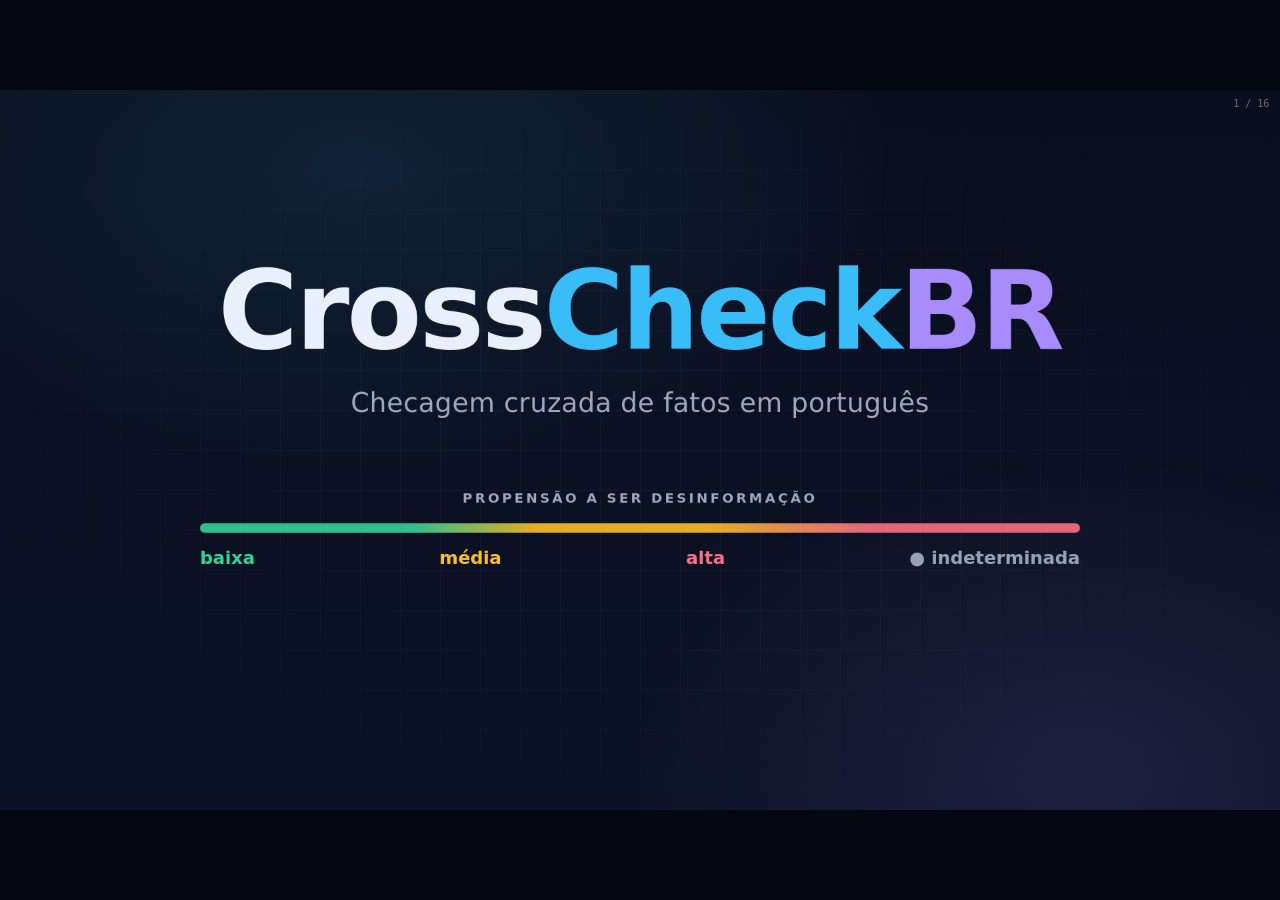
==== brag-output/slides/index.html @ 26b92b14 "feat: apresentação em slides reutilizando as cenas do vídeo brag-output/slides/ abre direto no naveg" ====
<!doctype html>
<html lang="pt-BR">
<head>
<meta charset="utf-8">
<title>CrossCheckBR — apresentação</title>
<meta name="viewport" content="width=1920">
<link rel="stylesheet" href="style.css">
<link rel="stylesheet" href="deck.css">
<style>
/* ===== utilidades locais ===== */
.gl{position:relative}
.gl::after{content:"";position:absolute;inset:0;border-radius:inherit;box-shadow:0 0 46px 6px var(--gc,#a78bfa);opacity:var(--glow,0);pointer-events:none}
.big{font-size:44px;font-weight:700;letter-spacing:-.01em}
.lab{font-size:20px;color:var(--mute);font-weight:600}
.row{display:flex;align-items:center}
.node{position:absolute;border-radius:20px;border:1.8px solid var(--line);background:var(--panel2);padding:18px 20px}
.node .nn{font-size:19px;letter-spacing:.14em;color:var(--mute);font-weight:700}
.node .nt{font-size:30px;font-weight:700;margin-top:6px;line-height:1.1}
.node .nd{font-size:20px;color:var(--mute);margin-top:8px;line-height:1.25}
.node.llm{border-color:rgba(167,139,250,.65);background:linear-gradient(160deg,rgba(167,139,250,.20),rgba(26,38,72,.92))}
.node.code{border-color:rgba(56,189,248,.5);background:linear-gradient(160deg,rgba(56,189,248,.13),rgba(26,38,72,.92))}
.node.llm .nn{color:var(--llm)} .node.code .nn{color:var(--code)}
.arrow-t{font-size:20px;font-weight:650}
.ok{color:var(--baixa)} .warn{color:var(--media)} .bad{color:var(--alta)}
.check{display:inline-block;width:30px;height:30px;border-radius:50%;text-align:center;line-height:30px;font-size:19px;font-weight:800}
.check.y{background:rgba(52,211,153,.18);color:var(--baixa);border:1.5px solid rgba(52,211,153,.6)}
.check.n{background:rgba(251,113,133,.16);color:var(--alta);border:1.5px solid rgba(251,113,133,.55)}
.check.s{background:rgba(148,163,184,.12);color:var(--dim);border:1.5px solid rgba(148,163,184,.3)}
</style>
</head>
<body>
<div id="stage">
<div id="bg"></div><div id="grid"></div>

<svg width="0" height="0" style="position:absolute"><defs>
 <marker id="ah" viewBox="0 0 10 10" refX="8" refY="5" markerWidth="7" markerHeight="7" orient="auto-start-reverse"><path d="M0 0L10 5L0 10z" fill="#9aa8c2"/></marker>
 <marker id="ahv" viewBox="0 0 10 10" refX="8" refY="5" markerWidth="7" markerHeight="7" orient="auto-start-reverse"><path d="M0 0L10 5L0 10z" fill="#a78bfa"/></marker>
 <marker id="ahc" viewBox="0 0 10 10" refX="8" refY="5" markerWidth="7" markerHeight="7" orient="auto-start-reverse"><path d="M0 0L10 5L0 10z" fill="#38bdf8"/></marker>
 <marker id="aha" viewBox="0 0 10 10" refX="8" refY="5" markerWidth="7" markerHeight="7" orient="auto-start-reverse"><path d="M0 0L10 5L0 10z" fill="#fbbf24"/></marker>
</defs></svg>

<!-- ================= 0. HOOK ================= -->
<section class="scene" id="sc-hook">
  <div class="abs rv panel" data-at="0.35" data-d="0.8" data-dy="30" data-out="s3-0.15" data-od="0.45" style="left:560px;top:200px;width:800px;height:420px">
    <div class="row" style="padding:26px 34px;border-bottom:1.5px solid var(--line);gap:18px">
      <div style="width:58px;height:58px;border-radius:50%;background:linear-gradient(135deg,#38bdf8,#a78bfa);display:flex;align-items:center;justify-content:center;font-size:28px;font-weight:700">G</div>
      <div><div style="font-size:28px;font-weight:650">Grupo da família</div><div class="lab" style="font-size:19px">mensagem encaminhada</div></div>
    </div>
    <div style="padding:46px 40px">
      <div class="rv" data-at="1.3" data-d="0.7" data-dy="22" style="display:inline-block;background:rgba(56,189,248,.14);border:1.5px solid rgba(56,189,248,.4);border-radius:22px 22px 22px 6px;padding:26px 38px">
        <div style="font-size:19px;color:var(--mute);margin-bottom:8px;font-style:italic">↪ Encaminhada</div>
        <div style="font-size:64px;font-weight:700;letter-spacing:-.01em">Café cura câncer</div>
      </div>
    </div>
  </div>
  <div class="abs rv" data-at="s2" data-d="0.7" data-out="s3-0.15" data-od="0.45" style="left:0;right:0;top:716px;text-align:center;font-size:68px;font-weight:300;letter-spacing:.01em;color:var(--tx)">Verdade ou mentira<span style="color:var(--media);font-weight:700">?</span></div>

  <div class="abs rv" data-at="s3+0.3" data-d="1.0" data-dy="18" data-s="0.97" style="left:0;right:0;top:250px;text-align:center;font-size:164px;font-weight:700;letter-spacing:-.025em;line-height:1">Cross<span style="color:var(--code)">Check</span><span style="color:var(--llm)">BR</span></div>
  <div class="abs rv" data-at="s3+1.1" data-d="0.9" style="left:0;right:0;top:446px;text-align:center;font-size:40px;color:var(--mute);font-weight:400;letter-spacing:.01em">Checagem cruzada de fatos em português</div>

  <div class="abs rv" data-at="s4" data-d="0.8" style="left:300px;right:300px;top:600px">
    <div class="lab" style="text-align:center;letter-spacing:.2em;text-transform:uppercase;font-size:20px;margin-bottom:26px">propensão a ser desinformação</div>
    <div style="position:relative;height:14px;border-radius:7px;background:linear-gradient(90deg,#34d399 0%,#34d399 24%,#fbbf24 38%,#fbbf24 58%,#fb7185 76%,#fb7185 100%);opacity:.9"></div>
    <div class="row" style="justify-content:space-between;margin-top:22px;font-size:27px;font-weight:650">
      <span class="rv" data-at="s4+0.6" style="color:var(--baixa)">baixa</span>
      <span class="rv" data-at="s4+1.4" style="color:var(--media)">média</span>
      <span class="rv" data-at="s4+2.2" style="color:var(--alta)">alta</span>
      <span class="rv" data-at="s4+3.0" style="color:var(--ind)">● indeterminada</span>
    </div>
  </div>
</section>

<!-- ================= 1. PRINCÍPIO ================= -->
<section class="scene" id="sc-principio">
  <div class="hdr rv" data-at="0.15" data-d="0.8">
    <div class="eyebrow"><span class="n">Princípio de projeto</span><span class="bar"></span><span>saída</span></div>
    <h1>Propensão, não veredito</h1>
  </div>
  <div class="body">
    <div class="row" style="gap:32px;align-items:stretch" id="lvl-cards">
      <div class="panel rv" data-at="s1+0.4" style="width:396px;height:300px;padding:30px;border-color:rgba(52,211,153,.5)">
        <div class="row" style="gap:14px"><span class="dotc" style="background:var(--baixa)"></span><span class="big" style="color:var(--baixa)">Baixa</span></div>
        <div class="mono" style="margin-top:20px;font-size:25px;color:var(--mute)">L ≤ −1,10</div>
        <div style="margin-top:16px;font-size:24px;line-height:1.3">Fontes independentes <b>sustentam</b> a afirmação.</div>
      </div>
      <div class="panel rv" data-at="s1+1.0" style="width:396px;height:300px;padding:30px;border-color:rgba(251,191,36,.5)">
        <div class="row" style="gap:14px"><span class="dotc" style="background:var(--media)"></span><span class="big" style="color:var(--media)">Média</span></div>
        <div class="mono" style="margin-top:20px;font-size:25px;color:var(--mute)">|L| &lt; 1,10</div>
        <div style="margin-top:16px;font-size:24px;line-height:1.3">Evidência insuficiente ou <b>em conflito</b>.</div>
      </div>
      <div class="panel rv" data-at="s1+1.6" style="width:396px;height:300px;padding:30px;border-color:rgba(251,113,133,.5)">
        <div class="row" style="gap:14px"><span class="dotc" style="background:var(--alta)"></span><span class="big" style="color:var(--alta)">Alta</span></div>
        <div class="mono" style="margin-top:20px;font-size:25px;color:var(--mute)">L ≥ +1,10</div>
        <div style="margin-top:16px;font-size:24px;line-height:1.3">Fontes independentes <b>contestam</b> a afirmação.</div>
      </div>
      <div class="panel rv pl gl" data-at="s1+2.4" data-pat="s2" style="width:396px;height:300px;padding:30px;border-color:rgba(148,163,184,.5);--gc:rgba(148,163,184,.55)" id="card-ind">
        <div class="row" style="gap:14px"><span class="dotc" style="background:var(--ind)"></span><span class="big" style="color:var(--ind)">Indeterminada</span></div>
        <div class="mono" style="margin-top:20px;font-size:25px;color:var(--mute)">nenhum voto</div>
        <div style="margin-top:16px;font-size:24px;line-height:1.3">Nenhuma fonte <b>trata do assunto</b>.</div>
      </div>
    </div>
    <div class="panel rv" data-at="s2" style="position:absolute;left:0;top:336px;width:1680px;height:120px;padding:0 44px;display:flex;align-items:center;gap:36px;border-color:rgba(148,163,184,.35)">
      <div style="font-size:50px;font-weight:700;letter-spacing:-.01em;white-space:nowrap">ausência de evidência <span style="color:var(--ind)">≠</span> evidência</div>
      <div style="font-size:24px;color:var(--mute);line-height:1.3">Nada empurra o nível sem uma fonte que tenha tomado posição sobre a afirmação.</div>
    </div>
    <div class="row rv" data-at="s3" style="position:absolute;left:0;top:486px;width:1680px;gap:30px;align-items:stretch">
      <div class="panel llm" style="flex:1;height:196px;padding:26px 32px">
        <span class="tag llm">O modelo de linguagem</span>
        <div style="margin-top:18px;font-size:30px;font-weight:600">extrai · reescreve · classifica</div>
        <div class="mute" style="margin-top:8px;font-size:22px">propõe — mas é sempre conferido pelo código</div>
      </div>
      <div class="panel code" style="flex:1;height:196px;padding:26px 32px">
        <span class="tag code">O código determinístico</span>
        <div style="margin-top:18px;font-size:30px;font-weight:600">pesa · soma · decide · redige</div>
        <div class="mute" style="margin-top:8px;font-size:22px">o nível e o texto final nunca vêm do LLM</div>
      </div>
    </div>
  </div>
</section>

<!-- ================= 2. VISÃO GERAL ================= -->
<section class="scene" id="sc-visao">
  <div class="hdr rv" data-at="0.15" data-d="0.8">
    <div class="eyebrow"><span class="n">Visão geral</span><span class="bar"></span><span>pipeline</span></div>
    <h1>Dez etapas, cada uma com recibo</h1>
  </div>
  <div class="body" id="visao-body"></div>
</section>

<!-- ================= 3. RECEBIMENTO ================= -->
<section class="scene" id="sc-recebimento">
  <div class="hdr rv" data-at="0.15" data-d="0.8">
    <div class="eyebrow"><span class="n">Etapa 1</span><span class="bar"></span><span>recebimento</span></div>
    <h1>Ler o texto antes de buscar</h1>
    <div class="tags"><span class="tag code">código determinístico</span></div>
  </div>
  <div class="body">
    <div class="row rv" data-at="s1" style="gap:16px">
      <span class="chip" style="border-color:rgba(56,189,248,.5);color:#bfe9fd">texto</span>
      <span class="chip" style="border-color:rgba(56,189,248,.5);color:#bfe9fd">título</span>
      <span class="chip" style="border-color:rgba(56,189,248,.5);color:#bfe9fd">link</span>
      <span class="chip" style="border-style:dashed;color:var(--dim)">foto / vídeo → só orientação</span>
    </div>
    <div class="panel rv" data-at="s1+0.8" style="position:absolute;left:0;top:86px;width:1090px;height:190px;padding:26px 34px">
      <div class="ptitle">entrada · exemplo ilustrativo</div>
      <div class="ty" data-at="s1+1.5" data-cps="26" style="margin-top:20px;font-size:35px;line-height:1.35;font-weight:500"><span class="ul" data-at="s2+0.2" style="--ulc:var(--media)">Me passaram que</span> o governo vai bloquear as contas de todo mundo <span class="ul" data-at="s2@3/4" style="--ulc:var(--code)">hoje</span>.</div>
    </div>
    <div class="panel rv" data-at="s2" style="position:absolute;left:1130px;top:0;width:550px;height:360px;padding:24px 30px">
      <div class="ptitle">detectores</div>
      <div class="row rv" data-at="s2@0/4+0.2" style="margin-top:20px;gap:16px"><span class="check y">✓</span><div><div style="font-size:25px;font-weight:600">marcador de tempo</div><div class="mono" style="font-size:19px;color:var(--code)">“hoje” → janela de 2 dias</div></div></div>
      <div class="row rv" data-at="s2@1/4+0.2" style="margin-top:20px;gap:16px"><span class="check y" style="background:rgba(251,191,36,.16);color:var(--media);border-color:rgba(251,191,36,.6)">✓</span><div><div style="font-size:25px;font-weight:600">relato de segunda mão</div><div class="mono" style="font-size:19px;color:var(--media)">“Me passaram que…”</div></div></div>
      <div class="row rv" data-at="s2@2/4+0.2" style="margin-top:20px;gap:16px"><span class="check s">–</span><div style="font-size:25px;color:var(--dim)">opinião ou sátira</div></div>
      <div class="row rv" data-at="s2@3/4+0.2" style="margin-top:20px;gap:16px"><span class="check s">–</span><div style="font-size:25px;color:var(--dim)">afirmação vaga</div></div>
    </div>
    <div class="panel code rv" data-at="s3" style="position:absolute;left:0;top:306px;width:1090px;height:300px;padding:26px 34px">
      <div class="ptitle">janela temporal (regra de data)</div>
      <div style="position:relative;margin-top:14px;height:200px">
        <div style="position:absolute;left:0;right:0;top:110px;height:3px;background:var(--line)"></div>
        <div class="rv" data-at="s3+0.6" style="position:absolute;right:60px;top:64px;width:170px;height:92px;border-radius:12px;background:rgba(56,189,248,.18);border:1.5px solid rgba(56,189,248,.6)"></div>
        <div class="rv" data-at="s3+0.9" style="position:absolute;right:60px;top:20px;width:170px;text-align:center;font-size:22px;color:var(--code);font-weight:700">janela: 2 dias</div>
        <div class="rv" data-at="s3+0.6" style="position:absolute;right:40px;top:100px;width:22px;height:22px;border-radius:50%;background:var(--code);box-shadow:0 0 18px var(--code)"></div>
        <div class="rv" data-at="s3+0.9" style="position:absolute;right:20px;top:136px;font-size:24px;font-weight:700;color:var(--code)">hoje</div>
        <div class="rv" data-at="s3+1.6" style="position:absolute;left:90px;top:100px;width:22px;height:22px;border-radius:50%;background:var(--ind)"></div>
        <div class="rv" data-at="s3+1.9" style="position:absolute;left:36px;top:140px;width:230px;font-size:21px;color:var(--mute);line-height:1.25">fonte de outro período</div>
        <div class="rv" data-at="s3+2.4" style="position:absolute;left:300px;top:86px;width:520px;font-size:23px;line-height:1.35;color:var(--tx)">Fora da janela, o peso da fonte cai: ela provavelmente fala de <b>outro episódio</b>.</div>
      </div>
    </div>
  </div>
</section>

<!-- ================= 4. AFIRMAÇÕES ================= -->
<section class="scene" id="sc-afirmacoes">
  <div class="hdr rv" data-at="0.15" data-d="0.8">
    <div class="eyebrow"><span class="n">Etapa 2</span><span class="bar"></span><span>afirmações</span></div>
    <h1>Quebrar o texto em afirmações atômicas</h1>
    <div class="tags"><span class="tag llm">usa LLM</span></div>
  </div>
  <div class="body">
    <div class="panel rv" data-at="s1" style="position:absolute;left:0;top:0;width:500px;height:210px;padding:24px 28px">
      <div class="ptitle">entrada do usuário</div>
      <div style="margin-top:18px;font-size:34px;line-height:1.28;font-weight:500">“É falso que a vacina altera o DNA.”</div>
    </div>
    <svg class="abs rv" data-at="s1+0.8" width="170" height="120" style="left:510px;top:60px"><path class="dr" data-at="s1+0.8" data-d="0.8" d="M10 60 H150" stroke="#a78bfa" stroke-width="3" fill="none" marker-end="url(#ahv)"/></svg>
    <span class="tag llm abs rv" data-at="s1+1.2" style="left:560px;top:16px">LLM</span>
    <div class="panel llm rv" data-at="s1+1.0" style="position:absolute;left:690px;top:0;width:990px;height:384px;padding:24px 34px">
      <div class="ptitle">saída validada (JSON) · até 3 afirmações</div>
      <div class="ty mono" data-at="s2" data-cps="52" style="margin-top:14px;font-size:29px;line-height:1.5;white-space:pre"><span class="v">{</span>
  <span class="k">"afirmacao"</span>: <span class="s">"A vacina não altera o DNA"</span>,
  <span class="k">"nucleo"</span>: <span class="s">"A vacina altera o DNA"</span>,
  <span class="k">"polaridade"</span>: <span class="s">"nega"</span>,
  <span class="k">"consulta"</span>: <span class="s">"vacina covid altera DNA"</span>,
  <span class="k">"marcadores_tempo"</span>: []
<span class="v">}</span></div>
    </div>
    <div class="row rv" data-at="s3" style="position:absolute;left:0;top:414px;width:1680px;gap:18px;align-items:stretch">
      <div class="panel" style="flex:1.25;height:150px;padding:20px 24px"><div class="ptitle">núcleo avaliado</div><div style="margin-top:12px;font-size:27px;font-weight:600">“A vacina altera o DNA”</div></div>
      <div class="abs" style="position:relative;align-self:center;font-size:36px;color:var(--mute)">→</div>
      <div class="panel llm rv" data-at="s3@1/4" style="flex:1;height:150px;padding:20px 24px"><div class="ptitle">juiz diz</div><div style="margin-top:12px;font-size:27px;font-weight:700"><span class="refuta">REFUTA</span> o núcleo <span class="mono" style="color:var(--mute)">(+1)</span></div></div>
      <div style="align-self:center;font-size:36px;color:var(--mute)">×</div>
      <div class="panel rv" data-at="s3@2/4" style="flex:1;height:150px;padding:20px 24px"><div class="ptitle">polaridade do usuário</div><div style="margin-top:12px;font-size:27px;font-weight:700">nega <span class="mono" style="color:var(--mute)">(−1)</span></div></div>
      <div style="align-self:center;font-size:36px;color:var(--mute)">=</div>
      <div class="panel code rv" data-at="s3@3/4" style="flex:1.25;height:150px;padding:20px 24px"><div class="ptitle">direção do voto</div><div style="margin-top:12px;font-size:27px;font-weight:700"><span class="mono" style="color:var(--baixa)">−1</span> <span class="mute" style="font-size:22px;font-weight:500">a favor do usuário</span></div></div>
    </div>
    <div class="row rv" data-at="s4" style="position:absolute;left:0;top:602px;width:1680px;gap:14px;align-items:center">
      <div class="panel llm" style="padding:16px 22px;font-size:23px;font-weight:600">LLM gera JSON</div>
      <span style="color:var(--mute);font-size:28px">→</span>
      <div class="panel code" style="padding:16px 22px;font-size:23px;font-weight:600">Pydantic valida <span class="ok">✓</span></div>
      <span style="color:var(--mute);font-size:28px">→</span>
      <div class="panel rv" data-at="s4@1/3" style="padding:16px 22px;font-size:23px;font-weight:600"><span class="bad">✗</span> 1 nova tentativa com correção</div>
      <span style="color:var(--mute);font-size:28px">→</span>
      <div class="panel rv" data-at="s4@2/3" style="padding:16px 22px;font-size:23px;font-weight:600;border-color:rgba(251,191,36,.5)"><span class="warn">⚑</span> fallback regex · marcado no recibo</div>
    </div>
  </div>
</section>

<!-- ================= 5. BUSCA ================= -->
<section class="scene" id="sc-busca">
  <div class="hdr rv" data-at="0.15" data-d="0.8">
    <div class="eyebrow"><span class="n">Etapa 3</span><span class="bar"></span><span>busca aberta</span></div>
    <h1>Duas consultas por afirmação</h1>
    <div class="tags"><span class="tag code">SerpAPI · código</span></div>
  </div>
  <div class="body">
    <div class="panel rv" data-at="s1" style="position:absolute;left:0;top:104px;width:330px;height:130px;padding:18px 22px">
      <div class="ptitle">afirmação</div>
      <div class="mono" style="margin-top:12px;font-size:22px;color:#fcd34d;line-height:1.3">vacina covid<br>altera DNA</div>
    </div>
    <svg class="abs" width="80" height="340" style="left:335px;top:0">
      <path class="dr" data-at="s1+0.6" data-d="0.7" d="M6 169 C40 169,40 70,74 70" stroke="#38bdf8" stroke-width="3" fill="none" marker-end="url(#ahc)"/>
      <path class="dr" data-at="s1+0.9" data-d="0.7" d="M6 169 C40 169,40 255,74 255" stroke="#38bdf8" stroke-width="3" fill="none" marker-end="url(#ahc)"/>
    </svg>
    <div class="panel code rv" data-at="s1+0.9" style="position:absolute;left:420px;top:0;width:620px;height:150px;padding:20px 26px">
      <div class="row" style="justify-content:space-between"><span class="ptitle">① consulta pura</span><span class="chip" style="font-size:18px;padding:3px 12px">Google News</span></div>
      <div class="mono" style="margin-top:20px;font-size:25px;color:#e8edf7">vacina covid altera DNA</div>
    </div>
    <div class="panel code rv" data-at="s2" style="position:absolute;left:420px;top:176px;width:620px;height:170px;padding:20px 26px">
      <div class="row" style="justify-content:space-between"><span class="ptitle">② dirigida às agências</span><span class="chip" style="font-size:18px;padding:3px 12px">Google orgânico</span></div>
      <div class="mono" style="margin-top:18px;font-size:23px;line-height:1.35;color:#e8edf7">vacina covid altera DNA <span style="color:var(--media)">(site:agência-1 OR site:agência-2 OR …)</span></div>
    </div>
    <svg class="abs" width="60" height="340" style="left:1046px;top:0">
      <path class="dr" data-at="s2+0.9" data-d="0.6" d="M4 75 H52" stroke="#9aa8c2" stroke-width="3" fill="none" marker-end="url(#ah)"/>
      <path class="dr" data-at="s2+1.1" data-d="0.6" d="M4 262 C28 262,28 200,52 200" stroke="#9aa8c2" stroke-width="3" fill="none" marker-end="url(#ah)"/>
    </svg>
    <div class="panel rv" data-at="s2+0.8" style="position:absolute;left:1110px;top:0;width:570px;height:346px;padding:20px 24px" id="cand-panel">
      <div class="row" style="justify-content:space-between"><span class="ptitle">candidatos</span><span class="mono" style="font-size:19px;color:var(--code)" id="cand-n">0 URLs</span></div>
      <div id="cand-list" style="margin-top:14px"></div>
    </div>
    <div class="row rv" data-at="s2+1.4" style="position:absolute;left:0;top:372px;gap:14px">
      <span class="lab">catálogo curado:</span>
      <span class="chip" style="color:#cbd5e1">23 veículos</span>
      <span class="chip" style="border-color:rgba(94,234,212,.55);color:var(--sustenta)">13 agências de checagem</span>
    </div>
    <div class="row" style="position:absolute;left:0;top:446px;width:1680px;gap:24px;align-items:stretch">
      <div class="panel rv" data-at="s3" style="flex:1;height:226px;padding:22px 26px">
        <div class="ptitle">rodízio de chaves</div>
        <div class="row" style="margin-top:22px;gap:12px">
          <span class="chip mono" style="font-size:19px;border-color:rgba(251,113,133,.5);color:var(--alta);text-decoration:line-through">chave 1 · 429</span>
          <span style="color:var(--mute);font-size:24px" class="rv" data-at="s3+0.8">→</span>
          <span class="chip mono rv" data-at="s3+0.8" style="font-size:19px;border-color:rgba(52,211,153,.55);color:var(--baixa)">chave 2 ✓</span>
        </div>
        <div class="mute" style="margin-top:20px;font-size:21px;line-height:1.3">HTTP 401/403/429: a mesma busca segue na próxima chave.</div>
      </div>
      <div class="panel rv" data-at="s3+1.6" style="flex:1;height:226px;padding:22px 26px">
        <div class="ptitle">planejador de busca</div>
        <div class="mono" style="margin-top:20px;font-size:19px;color:var(--alta);text-decoration:line-through;line-height:1.3">"vacina" covid DNA site:… 0 resultados</div>
        <div class="rv" data-at="s3+2.4" style="margin-top:6px;font-size:22px;color:var(--mute)">↓ relaxa</div>
        <div class="mono rv" data-at="s3+2.4" style="font-size:19px;color:var(--baixa)">vacina covid DNA → 8 resultados</div>
        <div class="mute" style="margin-top:12px;font-size:20px;line-height:1.3">sem operadores, aspas ou ruído</div>
      </div>
      <div class="panel rv" data-at="s4" style="flex:1;height:226px;padding:22px 26px">
        <div class="ptitle">atalho</div>
        <div class="row" style="margin-top:18px;gap:16px"><div style="width:74px;height:38px;border-radius:19px;background:rgba(148,163,184,.25);position:relative"><div style="position:absolute;left:4px;top:4px;width:30px;height:30px;border-radius:50%;background:#64748b"></div></div><span style="font-size:23px;font-weight:700;color:var(--ind)">desligado nas avaliações</span></div>
        <div style="margin-top:16px;font-size:23px;font-weight:600">índice local · BM25</div>
        <div class="mute" style="margin-top:6px;font-size:21px;line-height:1.3">≈ 22 mil checagens históricas · desligado só para medir a busca aberta</div>
      </div>
    </div>
  </div>
</section>

<!-- ================= 6. LEITURA ================= -->
<section class="scene" id="sc-leitura">
  <div class="hdr rv" data-at="0.15" data-d="0.8">
    <div class="eyebrow"><span class="n">Etapa 4</span><span class="bar"></span><span>leitura das páginas</span></div>
    <h1>Provar que o corpo foi lido</h1>
    <div class="tags"><span class="tag code">código determinístico</span></div>
  </div>
  <div class="body">
    <div class="panel rv" data-at="s2" style="position:absolute;left:0;top:0;width:800px;height:300px;padding:22px 28px">
      <div class="ptitle">① deduplicação por URL canônica</div>
      <div class="mono" style="margin-top:22px;font-size:21px;line-height:1.6;word-break:break-all"><span class="rv" data-at="s2+0.4" style="color:var(--dim);text-decoration:line-through;text-decoration-color:rgba(251,113,133,.9)">https://www.</span><span style="color:#e8edf7">exemplo.com.br/noticia/cafe-cura</span><span class="rv" data-at="s2+0.4" style="color:var(--dim);text-decoration:line-through;text-decoration-color:rgba(251,113,133,.9)">?utm_source=zap&amp;amp#fim</span></div>
      <div class="rv" data-at="s2+1.4" style="margin-top:12px;font-size:21px;color:var(--mute)">↓ a mesma peça vinda de dois buscadores vira uma só</div>
      <div class="mono rv" data-at="s2+1.8" style="margin-top:10px;font-size:23px;color:var(--baixa)">exemplo.com.br/noticia/cafe-cura</div>
      <div class="row rv" data-at="s2+2.8" style="margin-top:18px;gap:12px"><span class="chip" style="font-size:19px;color:var(--alta);border-color:rgba(251,113,133,.45)">✗ homepage</span><span class="chip" style="font-size:19px;color:var(--alta);border-color:rgba(251,113,133,.45)">✗ listagem /tag/</span></div>
    </div>
    <div class="panel rv" data-at="s3" style="position:absolute;left:0;top:326px;width:800px;height:230px;padding:22px 28px">
      <div class="ptitle">② download seguro</div>
      <div style="display:grid;grid-template-columns:1fr 1fr;gap:14px;margin-top:20px">
        <span class="chip rv" data-at="s3+0.2" style="font-size:20px">só http/https · 80/443</span>
        <span class="chip rv" data-at="s3+0.5" style="font-size:20px">bloqueia IP privado</span>
        <span class="chip rv" data-at="s3+0.8" style="font-size:20px">redirect revalidado</span>
        <span class="chip rv" data-at="s3+1.1" style="font-size:20px">teto 5 MB · 15 s</span>
      </div>
      <div class="mute rv" data-at="s3+1.6" style="margin-top:16px;font-size:21px;line-height:1.3">Proteção anti-SSRF: a URL nunca leva o servidor à rede interna.</div>
    </div>
    <div class="panel code rv" data-at="s1+0.6" style="position:absolute;left:840px;top:0;width:840px;height:556px;padding:22px 30px">
      <div class="ptitle">③ cascata de extração do texto</div>
      <div class="rv" data-at="s4@0/5" style="margin-top:24px;display:flex;align-items:center;gap:16px"><span class="check n">✗</span><div><div style="font-size:26px;font-weight:600">JSON-LD · articleBody</div><div class="lab" style="font-size:19px">texto do próprio editor — ausente nesta página</div></div></div>
      <div class="rv" data-at="s4@1/5" style="margin-top:22px;display:flex;align-items:center;gap:16px"><span class="check y">✓</span><div><div style="font-size:26px;font-weight:600">trafilatura <span class="ok" style="font-size:20px">≥ 500 caracteres</span></div><div class="lab" style="font-size:19px">primeiro nível que vence encerra a cascata</div></div></div>
      <div class="rv" data-at="s4@2/5" style="margin-top:22px;display:flex;align-items:center;gap:16px;opacity:.6"><span class="check s">–</span><div style="font-size:24px;color:var(--mute)">seletor do catálogo <span class="lab" style="font-size:18px">(não precisou)</span></div></div>
      <div class="rv" data-at="s4@2/5+0.2" style="margin-top:18px;display:flex;align-items:center;gap:16px;opacity:.6"><span class="check s">–</span><div style="font-size:24px;color:var(--mute)">regex de &lt;p&gt; <span class="lab" style="font-size:18px">(não precisou)</span></div></div>
      <div class="rv" data-at="s4@3/5" style="margin-top:34px;padding:18px 22px;border-radius:14px;background:rgba(52,211,153,.12);border:1.5px solid rgba(52,211,153,.5);font-size:26px"><span class="mono ok" style="font-weight:700">corpo_lido = true</span> <span class="mute" style="font-size:21px">→ pode votar</span></div>
      <div class="rv" data-at="s4@4/5" style="margin-top:16px;padding:18px 22px;border-radius:14px;background:rgba(251,191,36,.10);border:1.5px dashed rgba(251,191,36,.55);font-size:23px;line-height:1.3"><span class="warn" style="font-weight:700">Só o título/snippet?</span> <span class="mute">A peça é listada, mas <b style="color:var(--tx)">não vota</b>.</span></div>
    </div>
    <div class="rv" data-at="s1+0.4" style="position:absolute;left:0;top:586px;width:1680px;font-size:25px;color:var(--mute)">Falha na extração é <b style="color:var(--tx)">explícita</b>: nenhum texto parcial finge ser corpo lido.</div>
  </div>
</section>

<!-- ================= 7. CLUSTERS ================= -->
<section class="scene" id="sc-clusters">
  <div class="hdr rv" data-at="0.15" data-d="0.8">
    <div class="eyebrow"><span class="n">Etapa 5</span><span class="bar"></span><span>independência</span></div>
    <h1>Um cluster, um voto</h1>
    <div class="tags"><span class="tag code">código determinístico</span></div>
  </div>
  <div class="body" id="cl-body">
    <div class="rv" data-at="s1" style="position:absolute;left:0;top:0;font-size:30px;font-weight:600"><span class="mute">matérias encontradas:</span> <span class="mono" style="color:var(--tx)">10</span></div>
    <div class="rv" data-at="s3+0.4" style="position:absolute;left:0;top:500px;width:1680px;text-align:center;font-size:58px;font-weight:300"><span class="mute">10 matérias</span> <span style="color:var(--mute)">→</span> <span class="mono cnt" data-at="s3+0.8" data-d="1.2" data-from="10" data-to="4" data-dec="0" data-suf=" votos" style="color:var(--code);font-weight:700">10 votos</span></div>
  </div>
</section>

<!-- ================= 8. JUIZ ================= -->
<section class="scene" id="sc-juiz">
  <div class="hdr rv" data-at="0.15" data-d="0.8">
    <div class="eyebrow"><span class="n">Etapa 6</span><span class="bar"></span><span>juiz de quatro classes</span></div>
    <h1>O LLM classifica — o código confere</h1>
    <div class="tags"><span class="tag llm">usa LLM</span><span class="tag code">+ verificação em código</span></div>
  </div>
  <div class="body">
    <div class="row rv" data-at="s1" style="position:absolute;left:0;top:0;gap:14px"><span class="lab">núcleo da afirmação:</span><span class="chip mono" style="color:#fcd34d;font-size:22px">A vacina altera o DNA</span></div>
    <div class="panel rv" data-at="s1+0.5" style="position:absolute;left:0;top:64px;width:640px;height:450px;padding:22px 28px">
      <div class="ptitle">trecho enviado (≤ 2.500 caracteres)</div>
      <div style="margin-top:16px;font-size:26px;font-weight:700;line-height:1.2">Vacina não altera o DNA, dizem especialistas</div>
      <div style="margin-top:14px;font-size:23px;line-height:1.45;color:#cbd5e6">A vacina de RNA mensageiro entrega instruções temporárias às células. <span class="rv" data-at="s2@3/4" data-dy="0" style="background:rgba(251,113,133,.26);color:#fff;font-weight:600;padding:1px 4px;border-radius:5px;-webkit-box-decoration-break:clone;box-decoration-break:clone">O RNA não entra no núcleo da célula e, portanto, não modifica o DNA.</span> A molécula é degradada em poucos dias.</div>
      <div class="row" style="margin-top:20px;gap:8px;flex-wrap:wrap"><span class="chip rv" data-at="s1+1.3" style="font-size:17px;padding:3px 10px">título</span><span class="chip rv" data-at="s1+1.7" style="font-size:17px;padding:3px 10px">lide</span><span class="chip rv" data-at="s1+2.1" style="font-size:17px;padding:3px 10px">frases de conclusão</span><span class="chip rv" data-at="s1+2.5" style="font-size:17px;padding:3px 10px">frases com os termos</span></div>
    </div>
    <svg class="abs rv" data-at="s1+1.4" width="120" height="60" style="left:650px;top:230px"><path class="dr" data-at="s1+1.4" data-d="0.7" d="M6 30 H104" stroke="#a78bfa" stroke-width="3" fill="none" marker-end="url(#ahv)"/></svg>
    <div class="abs rv panel llm" data-at="s1+1.6" style="left:770px;top:0;width:910px;height:90px;display:flex;align-items:center;justify-content:space-between;padding:0 24px">
      <span class="pill sustenta rv" data-at="s2@0/4">SUSTENTA</span><span class="pill refuta rv gl pl" data-pat="s2@2/4" data-at="s2@1/4" style="--gc:rgba(251,113,133,.6)">REFUTA</span><span class="pill relata rv" data-at="s2@2/4">RELATA_SEM_ENDOSSO</span><span class="pill naotrata rv" data-at="s2@3/4">NAO_TRATA</span>
    </div>
    <div class="panel llm rv" data-at="s2@3/4" style="position:absolute;left:770px;top:112px;width:910px;height:186px;padding:20px 30px">
      <div class="ptitle">saída do juiz</div>
      <div class="mono" style="margin-top:12px;font-size:23px;line-height:1.5;white-space:pre-wrap"><span class="k">"classe"</span>: <span class="s">"REFUTA"</span>,
<span class="k">"citacao"</span>: <span class="s">"não entra no núcleo da célula e, portanto, não modifica o DNA"</span></div>
    </div>
    <div class="panel code rv" data-at="s3" style="position:absolute;left:770px;top:318px;width:910px;height:196px;padding:18px 30px">
      <div class="ptitle">verificação em código · citação ∈ texto visto pelo juiz (≥ 0,90)</div>
      <div class="row rv" data-at="s3+0.5" style="margin-top:18px;gap:18px"><span class="lab" style="width:170px;font-size:19px">citação literal</span><div style="flex:1;height:18px;border-radius:9px;background:rgba(148,163,184,.15);position:relative"><div style="position:absolute;left:0;top:0;bottom:0;width:100%;border-radius:9px;background:var(--baixa)"></div><div style="position:absolute;left:90%;top:-6px;bottom:-6px;width:3px;background:#fff"></div></div><span class="ok" style="font-size:24px;font-weight:700;width:300px">✓ classe mantida</span></div>
      <div class="row rv" data-at="s3+1.8" style="margin-top:20px;gap:18px"><span class="lab" style="width:170px;font-size:19px">citação inventada</span><div style="flex:1;height:18px;border-radius:9px;background:rgba(148,163,184,.15);position:relative"><div style="position:absolute;left:0;top:0;bottom:0;width:34%;border-radius:9px;background:var(--alta)"></div><div style="position:absolute;left:90%;top:-6px;bottom:-6px;width:3px;background:#fff"></div></div><span class="bad" style="font-size:22px;font-weight:700;width:300px">✗ rebaixada → NAO_TRATA</span></div>
    </div>
    <div class="rv" data-at="s4" style="position:absolute;left:0;top:560px;width:1680px;text-align:center;font-size:52px;font-weight:300;letter-spacing:-.005em">O modelo pode <b style="font-weight:700">errar</b>. Não pode <b style="font-weight:700;color:var(--llm)">inventar</b>.</div>
  </div>
</section>

<!-- ================= 9. AGENTE ================= -->
<section class="scene" id="sc-agente">
  <div class="hdr rv" data-at="0.15" data-d="0.8">
    <div class="eyebrow"><span class="n">Etapa 7</span><span class="bar"></span><span>agente crítico</span></div>
    <h1>Parar ou buscar mais?</h1>
    <div class="tags"><span class="tag llm">reescreve com LLM</span><span class="tag code">decide por regras</span></div>
  </div>
  <div class="body">
    <svg class="abs" width="900" height="470" style="left:0;top:0">
      <path class="dr" data-at="s1@0/4+0.9" data-d="0.5" d="M178 150 H214" stroke="#9aa8c2" stroke-width="3" fill="none" marker-end="url(#ah)"/>
      <path class="dr" data-at="s1@1/4+0.9" data-d="0.5" d="M392 150 H428" stroke="#9aa8c2" stroke-width="3" fill="none" marker-end="url(#ah)"/>
      <path class="dr" data-at="s1@2/4+0.9" data-d="0.5" d="M606 150 H642" stroke="#9aa8c2" stroke-width="3" fill="none" marker-end="url(#ah)"/>
      <path class="dr" data-at="s2" data-d="0.7" d="M742 214 V330" stroke="#38bdf8" stroke-width="3" fill="none" marker-end="url(#ahc)"/>
      <path class="dr" data-at="s3" data-d="1.1" d="M742 60 C742 -20, 88 -20, 88 98" stroke="#a78bfa" stroke-width="3" stroke-dasharray="8 8" fill="none" marker-end="url(#ahv)"/>
    </svg>
    <div class="node code rv" data-at="s1@0/4" style="left:0;top:100px;width:170px;height:100px;padding:14px 16px"><div class="nt" style="font-size:26px;margin:0">Busca</div></div>
    <div class="node code rv" data-at="s1@1/4" style="left:218px;top:100px;width:170px;height:100px;padding:14px 16px"><div class="nt" style="font-size:26px;margin:0">Leitura</div></div>
    <div class="node llm rv" data-at="s1@2/4" style="left:436px;top:100px;width:170px;height:100px;padding:14px 16px"><div class="nt" style="font-size:26px;margin:0">Juiz</div></div>
    <div class="node llm rv" data-at="s1@3/4" style="left:654px;top:62px;width:180px;height:152px;padding:14px 16px;border-width:2.5px"><div class="nn">CRÍTICO</div><div class="nt" style="font-size:24px;margin-top:8px">Já basta?</div></div>
    <div class="node code rv" data-at="s2+0.5" style="left:654px;top:340px;width:180px;height:90px;padding:14px 16px"><div class="nt" style="font-size:26px;margin:0">Decisão</div></div>
    <div class="abs rv" data-at="s2+0.3" style="left:764px;top:252px;font-size:22px;font-weight:700;color:var(--code)">parar</div>
    <div class="abs rv" data-at="s3+0.6" style="left:224px;top:18px;font-size:22px;font-weight:700;color:var(--llm);width:420px;text-align:center">nova onda: consulta reescrita</div>

    <div class="panel rv" data-at="s2" style="position:absolute;left:940px;top:0;width:740px;height:226px;padding:20px 28px">
      <div class="ptitle" style="color:var(--code)">para se…</div>
      <div style="margin-top:14px;font-size:23px;line-height:1.5">
        <div class="rv" data-at="s2@0/4+0.3">• há selo de checagem aplicável</div>
        <div class="rv" data-at="s2@1/4+0.3">• ≥ 2 clusters independentes tomaram posição</div>
        <div class="rv" data-at="s2@2/4+0.3">• o juiz está indisponível</div>
        <div class="rv" data-at="s2@3/4+0.3">• o orçamento de buscas acabou <span class="mono mute" style="font-size:19px">(9 por consulta)</span></div>
      </div>
    </div>
    <div class="panel llm rv" data-at="s3" style="position:absolute;left:940px;top:248px;width:740px;height:218px;padding:20px 28px">
      <div class="ptitle" style="color:var(--llm)">senão: o LLM reescreve a consulta</div>
      <div class="mono" style="margin-top:14px;font-size:20px;color:var(--mute)">antes:</div>
      <div class="mono" style="font-size:23px;color:#e8edf7">vacina covid altera DNA</div>
      <div class="mono rv" data-at="s3+1.4" style="margin-top:10px;font-size:20px;color:var(--mute)">depois (sabendo o que foi <span class="naotrata">NAO_TRATA</span>):</div>
      <div class="mono rv" data-at="s3+1.8" style="font-size:23px;color:var(--baixa)">vacina RNA mensageiro material genético</div>
    </div>
    <div class="panel rv" data-at="s4" style="position:absolute;left:0;top:498px;width:1680px;height:190px;padding:18px 32px">
      <div class="ptitle">autoconsistência · se um único julgamento decide, repete 3×</div>
      <div class="row" style="margin-top:18px;gap:40px">
        <div class="row" style="gap:12px;flex:1">
          <span class="pill refuta">REFUTA</span><span class="pill refuta">REFUTA</span><span class="pill refuta">REFUTA</span>
          <span style="font-size:26px;color:var(--mute)">→</span>
          <span class="ok" style="font-size:25px;font-weight:700">unânime · mantém</span>
        </div>
        <div class="row rv" data-at="s4@2/4" style="gap:12px;flex:1.2">
          <span class="pill refuta">REFUTA</span><span class="pill sustenta">SUSTENTA</span><span class="pill refuta">REFUTA</span>
          <span style="font-size:26px;color:var(--mute)">→</span>
          <span class="warn" style="font-size:23px;font-weight:700;line-height:1.2">instável · <span class="pill relata" style="font-size:16px">RELATA_SEM_ENDOSSO</span></span>
        </div>
      </div>
      <div class="mute rv" data-at="s4@3/4" style="margin-top:14px;font-size:21px">Falha segura: a repetição nunca inverte a direção — só perde a posição.</div>
    </div>
  </div>
</section>

<!-- ================= 10. DECISÃO ================= -->
<section class="scene" id="sc-decisao">
  <div class="hdr rv" data-at="0.15" data-d="0.8">
    <div class="eyebrow"><span class="n">Etapa 8</span><span class="bar"></span><span>decisão</span></div>
    <h1>Uma função pura calcula o nível</h1>
    <div class="tags"><span class="tag code">sem LLM · sem rede</span></div>
  </div>
  <div class="body">
    <div class="panel code rv" data-at="s1" style="position:absolute;left:0;top:0;width:790px;height:70px;display:flex;align-items:center;padding:0 26px">
      <span class="mono" style="font-size:25px">decidir(<span style="color:#fcd34d">evidências</span>) → <span style="color:var(--code)">Decisão</span></span>
    </div>
    <div class="rv" data-at="s2" style="position:absolute;left:0;top:92px;width:790px;font-size:23px;line-height:1.5">
      <span class="mono" style="color:var(--refuta)">REFUTA</span> → voto <b>+ peso</b> &nbsp;·&nbsp; <span class="mono" style="color:var(--sustenta)">SUSTENTA</span> → voto <b>− peso</b>
    </div>
    <div class="panel rv" data-at="s3" style="position:absolute;left:0;top:152px;width:790px;height:342px;padding:18px 26px">
      <div class="ptitle">peso do voto por fonte</div>
      <div id="wt-rows" style="margin-top:12px"></div>
    </div>
    <div class="panel rv" data-at="s4" style="position:absolute;left:0;top:512px;width:790px;height:176px;padding:14px 28px">
      <div class="mono" style="font-size:27px;line-height:1.75"><span class="rv" data-at="s4+0.2">L = Σ votos<span style="color:var(--mute);font-size:20px"> (um por cluster)</span></span><br>
      <span class="rv" data-at="s4+1.4">p = σ(L) = 1 / (1 + e<sup>−L</sup>)</span><br>
      <span class="rv" data-at="s5" style="color:#fcd34d">τ = ln 3 ≈ 1,10 <span style="color:var(--mute);font-size:20px">(p = 0,25 / 0,75)</span></span></div>
    </div>

    <!-- eixo -->
    <div class="panel rv" data-at="s2+0.8" style="position:absolute;left:830px;top:0;width:850px;height:430px">
      <div class="ptitle abs" style="left:28px;top:20px">log-odds L</div>
      <div id="axis" class="abs" style="left:45px;top:110px;width:760px;height:200px">
        <div id="band-b" class="abs rv" data-at="s5" style="left:0;top:50px;width:241px;height:70px;background:rgba(52,211,153,.18);border:1.5px solid rgba(52,211,153,.5);border-radius:14px 0 0 14px"></div>
        <div id="band-m" class="abs rv" data-at="s5+0.5" style="left:241px;top:50px;width:278px;height:70px;background:rgba(251,191,36,.12);border-top:1.5px solid rgba(251,191,36,.45);border-bottom:1.5px solid rgba(251,191,36,.45)"></div>
        <div id="band-a" class="abs rv" data-at="s5+1.0" style="left:519px;top:50px;width:241px;height:70px;background:rgba(251,113,133,.18);border:1.5px solid rgba(251,113,133,.5);border-radius:0 14px 14px 0"></div>
        <div class="abs rv" data-at="s5+0.2" style="left:0;top:150px;width:241px;text-align:center;font-size:24px;font-weight:700;color:var(--baixa)">BAIXA</div>
        <div class="abs rv" data-at="s5+0.7" style="left:241px;top:150px;width:278px;text-align:center;font-size:24px;font-weight:700;color:var(--media)">MÉDIA</div>
        <div class="abs rv" data-at="s5+1.2" style="left:519px;top:150px;width:241px;text-align:center;font-size:24px;font-weight:700;color:var(--alta)">ALTA</div>
        <div class="abs" style="left:0;right:0;top:84px;height:3px;background:rgba(148,163,184,.5)"></div>
        <div id="ticks"></div>
        <div class="abs rv" data-at="s5+1.4" style="left:221px;top:188px;width:40px;text-align:center;font-size:22px;font-weight:700;color:#fcd34d">−τ</div>
        <div class="abs rv" data-at="s5+1.4" style="left:499px;top:188px;width:40px;text-align:center;font-size:22px;font-weight:700;color:#fcd34d">+τ</div>
        <div class="abs rv" data-at="s2+1.2" style="left:0;top:6px;font-size:20px;color:var(--sustenta)">← sustenta</div>
        <div class="abs rv" data-at="s2+1.2" style="right:0;top:6px;font-size:20px;color:var(--refuta)">refuta →</div>
        <div id="marker" class="abs" style="left:380px;top:62px;width:0;height:0;opacity:0">
          <div style="position:absolute;left:-18px;top:-52px;width:36px;height:36px;border-radius:50%;background:#fff;box-shadow:0 0 24px rgba(255,255,255,.8)"></div>
          <div style="position:absolute;left:-2px;top:-20px;width:4px;height:78px;background:#fff"></div>
        </div>
      </div>
      <div id="readout" class="abs mono" style="left:28px;right:28px;top:350px;font-size:28px;text-align:center;opacity:0"></div>
    </div>
    <div class="abs" style="left:830px;top:452px;width:850px">
      <div class="panel rv" data-at="s6@1/10" style="padding:14px 24px;display:flex;align-items:center;justify-content:space-between"><span style="font-size:23px">Cluster 1 · agência curada · <span class="refuta" style="font-weight:700">REFUTA</span></span><span class="mono" style="font-size:26px;color:var(--refuta)">+1,0</span></div>
      <div class="panel rv" data-at="s6@5/10" style="padding:14px 24px;margin-top:14px;display:flex;align-items:center;justify-content:space-between"><span style="font-size:23px">Cluster 2 · outra fonte independente · <span class="refuta" style="font-weight:700">REFUTA</span></span><span class="mono" style="font-size:26px;color:var(--refuta)">+1,0</span></div>
    </div>
  </div>
</section>

<!-- ================= 11. TRAVAS ================= -->
<section class="scene" id="sc-travas">
  <div class="hdr rv" data-at="0.15" data-d="0.8">
    <div class="eyebrow"><span class="n">Etapa 9</span><span class="bar"></span><span>travas de segurança</span></div>
    <h1>Só podem deixar o sistema mais cauteloso</h1>
    <div class="tags"><span class="tag code">código determinístico</span></div>
  </div>
  <div class="body">
    <div class="row" style="gap:20px;align-items:stretch">
      <div class="panel rv" data-at="s2" style="width:316px;height:410px;padding:24px 22px">
        <div class="ptitle" style="color:var(--code)">confiabilidade</div>
        <div style="margin-top:14px;font-size:25px;line-height:1.28;font-weight:650">Rede social ou site pouco acessado não crava sozinho</div>
        <div style="margin-top:34px;position:relative;height:86px">
          <div class="abs" style="left:0;top:34px;width:100%;height:18px;border-radius:9px;background:rgba(148,163,184,.15)"></div>
          <div class="abs" style="left:0;top:34px;width:30%;height:18px;border-radius:9px;background:var(--media)"></div>
          <div class="abs" style="left:73%;top:22px;width:3px;height:42px;background:#fff"></div>
          <div class="abs" style="left:58%;top:70px;font-size:18px;color:#fcd34d;font-weight:700">τ = 1,10</div>
          <div class="abs mono" style="left:0;top:0;font-size:18px;color:var(--media)">0,45</div>
        </div>
        <div class="mute" style="margin-top:18px;font-size:20px;line-height:1.3">|L| fica abaixo de τ sem uma fonte confiável atual → <b style="color:var(--media)">média</b></div>
      </div>
      <div class="panel rv" data-at="s3" style="width:316px;height:410px;padding:24px 22px">
        <div class="ptitle" style="color:var(--code)">tempo</div>
        <div style="margin-top:14px;font-size:25px;line-height:1.28;font-weight:650">Fonte de outro período perde peso</div>
        <div style="margin-top:34px;position:relative;height:90px">
          <div class="abs" style="left:0;right:0;top:44px;height:3px;background:var(--line)"></div>
          <div class="abs" style="right:14px;top:30px;width:88px;height:30px;border-radius:8px;background:rgba(56,189,248,.2);border:1.5px solid rgba(56,189,248,.6)"></div>
          <div class="abs" style="right:36px;top:38px;width:14px;height:14px;border-radius:50%;background:var(--code)"></div>
          <div class="abs" style="left:18px;top:38px;width:14px;height:14px;border-radius:50%;background:var(--ind);opacity:.55"></div>
          <div class="abs" style="left:0;top:62px;font-size:18px;color:var(--mute)">peso × r</div>
          <div class="abs" style="right:6px;top:62px;font-size:18px;color:var(--code);font-weight:700">hoje</div>
        </div>
        <div class="mute" style="margin-top:18px;font-size:20px;line-height:1.3">Nunca sustenta sozinha um nível extremo.</div>
      </div>
      <div class="panel rv" data-at="s4" style="width:316px;height:410px;padding:24px 22px">
        <div class="ptitle" style="color:var(--code)">conjunção</div>
        <div style="margin-top:14px;font-size:25px;line-height:1.28;font-weight:650">Parte confirmada não apaga parte contestada</div>
        <div style="margin-top:26px;font-size:20px;line-height:1.4">
          <div class="row" style="gap:10px"><span class="pill refuta" style="font-size:15px">parte A</span><span class="mono refuta">contestada</span></div>
          <div class="row" style="gap:10px;margin-top:10px"><span class="pill sustenta" style="font-size:15px">parte B</span><span class="mono sustenta">confirmada</span></div>
          <div style="margin-top:16px;font-size:22px;font-weight:700">→ <span class="refuta">ALTA</span></div>
        </div>
        <div class="mute" style="margin-top:12px;font-size:20px;line-height:1.3">p = 1 − Π(1 − σ(L<sub>a</sub>)) só das partes contestadas.</div>
      </div>
      <div class="panel rv" data-at="s5" style="width:316px;height:410px;padding:24px 22px">
        <div class="ptitle" style="color:var(--code)">similaridade</div>
        <div style="margin-top:14px;font-size:25px;line-height:1.28;font-weight:650">Selo do índice precisa checar a mesma alegação</div>
        <div style="margin-top:34px;position:relative;height:86px">
          <div class="abs" style="left:0;top:34px;width:100%;height:18px;border-radius:9px;background:rgba(148,163,184,.15)"></div>
          <div class="abs" style="left:0;top:34px;width:35%;height:18px;border-radius:9px;background:var(--alta)"></div>
          <div class="abs" style="left:60%;top:22px;width:3px;height:42px;background:#fff"></div>
          <div class="abs" style="left:45%;top:70px;font-size:18px;color:#fcd34d;font-weight:700">Dice ≥ 0,6</div>
        </div>
        <div class="mute" style="margin-top:18px;font-size:20px;line-height:1.3">Abaixo do limiar o selo não crava: teto <b style="color:var(--media)">média</b>.</div>
      </div>
      <div class="panel llm rv" data-at="s6" style="width:316px;height:410px;padding:24px 22px">
        <div class="ptitle" style="color:var(--llm)">sintetizador</div>
        <div style="margin-top:14px;font-size:25px;line-height:1.28;font-weight:650">Relê o conjunto e só pode rebaixar</div>
        <div style="margin-top:22px;text-align:center;font-size:21px;font-weight:700;line-height:1">
          <div class="pill pillx" style="background:rgba(251,113,133,.14);border:1.5px solid rgba(251,113,133,.5);color:var(--alta)">ALTA / BAIXA</div>
          <div style="margin:8px 0;color:var(--mute)">↓</div>
          <div class="pill" style="background:rgba(251,191,36,.14);border:1.5px solid rgba(251,191,36,.5);color:var(--media)">MÉDIA</div>
          <div style="margin:8px 0;color:var(--mute)">↓</div>
          <div class="pill" style="background:rgba(148,163,184,.14);border:1.5px solid rgba(148,163,184,.5);color:var(--ind)">INDETERMINADA</div>
        </div>
        <div class="bad" style="margin-top:14px;font-size:20px;font-weight:700;text-align:center">↑ nunca sobe</div>
      </div>
    </div>
    <div class="rv" data-at="s6+1.2" style="position:absolute;left:0;top:470px;width:1680px;text-align:center;font-size:44px;font-weight:300">Cada trava só <b style="font-weight:700;color:var(--code)">corta</b> — nenhuma aumenta a certeza.</div>
  </div>
</section>

<!-- ================= 12. RELATÓRIO ================= -->
<section class="scene" id="sc-relatorio">
  <div class="hdr rv" data-at="0.15" data-d="0.8">
    <div class="eyebrow"><span class="n">Etapa 10</span><span class="bar"></span><span>relatório</span></div>
    <h1>A resposta mostra o caminho</h1>
    <div class="tags"><span class="tag code">templates neutros</span></div>
  </div>
  <div class="body">
    <div class="panel rv" data-at="s1" style="position:absolute;left:0;top:0;width:960px;height:530px;padding:24px 32px">
      <div class="ptitle">exemplo ilustrativo de resposta</div>
      <div class="row" style="margin-top:16px;gap:16px"><span class="dotc" style="background:var(--media);width:24px;height:24px"></span><span style="font-size:36px;font-weight:700">Propensão média de ser fake news</span></div>
      <div style="margin-top:14px;font-size:22px;line-height:1.4;color:#cbd5e6">1 fonte independente contesta o que o texto afirma e 1 a confirma. <b style="color:var(--tx)">Isso não é um veredito:</b> compare as fontes abaixo e tire sua própria conclusão.</div>
      <div class="rv" data-at="s2" style="margin-top:18px">
        <div class="row" style="gap:12px;padding:10px 0;border-top:1.5px solid var(--line)"><span class="pill refuta" style="font-size:15px;width:106px;text-align:center">REFUTA</span><div style="font-size:21px;flex:1">Agência de checagem <span class="mute">(curada)</span> · corpo lido · <span class="mono mute" style="font-size:18px">12/10</span></div><span class="mono" style="color:var(--mute);font-size:18px">“…citação verificada…”</span></div>
        <div class="row" style="gap:12px;padding:10px 0;border-top:1.5px solid var(--line)"><span class="pill sustenta" style="font-size:15px;width:106px;text-align:center">SUSTENTA</span><div style="font-size:21px;flex:1">Portal de notícias · corpo lido · <span class="mono mute" style="font-size:18px">11/10</span></div><span class="mono" style="color:var(--mute);font-size:18px">“…citação verificada…”</span></div>
        <div class="row" style="gap:12px;padding:10px 0;border-top:1.5px solid var(--line)"><span class="pill naotrata" style="font-size:15px;width:106px;text-align:center">NAO_TRATA</span><div style="font-size:21px;flex:1;color:var(--dim)">Resto auditável · não decide</div></div>
      </div>
      <div class="rv" data-at="s2@2/3" style="margin-top:14px;padding:12px 16px;border-radius:12px;border:1.5px dashed rgba(148,163,184,.4);font-size:20px;color:var(--mute)">Sinais de estilo do texto <span class="mono" style="font-size:17px">(modelo · padrões)</span> — exibidos, <b style="color:var(--tx)">fora do nível</b></div>
      <div class="rv" data-at="s2@2/3+1" style="margin-top:12px;font-size:19px;color:var(--mute)">Para avaliar você mesmo: ① compare datas ② quem assina? ③ aparece em +1 veículo independente?</div>
    </div>
    <div class="panel rv" data-at="s3" style="position:absolute;left:1000px;top:0;width:680px;height:530px;padding:22px 30px">
      <div class="ptitle">recibo por etapa</div>
      <div id="rec-rows" style="margin-top:10px"></div>
    </div>
    <div class="rv" data-at="s1+1.5" style="position:absolute;left:0;top:560px;width:960px">
      <div class="lab" style="font-size:17px;letter-spacing:.14em;text-transform:uppercase">varredura bloqueia na saída</div>
      <div class="row" style="gap:12px;margin-top:10px;flex-wrap:wrap">
        <span class="chip mono" style="font-size:19px;color:var(--alta);border-color:rgba(251,113,133,.45);text-decoration:line-through">“é falso”</span>
        <span class="chip mono" style="font-size:19px;color:var(--alta);border-color:rgba(251,113,133,.45);text-decoration:line-through">“fake news confirmada”</span>
        <span class="chip mono" style="font-size:19px;color:var(--alta);border-color:rgba(251,113,133,.45);text-decoration:line-through">“sem dúvida”</span>
        <span class="chip mono" style="font-size:19px;color:var(--alta);border-color:rgba(251,113,133,.45);text-decoration:line-through">“com certeza”</span>
      </div>
    </div>
  </div>
</section>

<!-- ================= 13. REPRODUTIBILIDADE ================= -->
<section class="scene" id="sc-repro">
  <div class="hdr rv" data-at="0.15" data-d="0.8">
    <div class="eyebrow"><span class="n">Método</span><span class="bar"></span><span>telemetria · replay · avaliação</span></div>
    <h1>Para ser ciência, precisa ser reproduzível</h1>
  </div>
  <div class="body">
    <div class="panel rv" data-at="s1" style="position:absolute;left:0;top:0;width:900px;height:340px;padding:18px 26px;background:rgba(7,11,24,.9)">
      <div class="row" style="justify-content:space-between"><span class="ptitle" style="text-transform:none;letter-spacing:.04em;font-family:var(--mono);font-size:17px">runs/&lt;run_id&gt;/trace.jsonl</span><span class="lab" style="font-size:16px">resumo ilustrativo do formato</span></div>
      <div class="ty mono" data-at="s1+0.5" data-cps="95" style="margin-top:12px;font-size:19px;line-height:1.68;white-space:pre;color:#cbd5e6"><span class="mute">    12 ms</span>  <span class="v">run_inicio</span>  entrada="Café cura câncer"
<span class="mute">   131 ms</span>  <span class="k">etapa     </span>  recebimento · <span class="ok">ok</span>
<span class="mute">  6491 ms</span>  <span class="v">llm       </span>  finalidade=afirmacoes · 2,2 s
<span class="mute">  6524 ms</span>  <span class="k">http      </span>  200 · cache=hit
<span class="mute">  9012 ms</span>  <span class="k">fonte     </span>  descartada · motivo=homepage
<span class="mute">  9400 ms</span>  <span class="warn">fallback  </span>  onde=juiz · motivo=…
<span class="mute">  9812 ms</span>  <span class="k">decisao   </span>  nivel=media</div>
    </div>
    <div class="panel rv" data-at="s2" style="position:absolute;left:940px;top:0;width:740px;height:340px;padding:20px 28px">
      <div class="ptitle">camada de cassetes · todo I/O externo</div>
      <div style="margin-top:16px">
        <div class="row rv" data-at="s2@0/3" style="gap:16px;padding:10px 0"><span class="chip mono" style="width:150px;justify-content:center;color:var(--mute);white-space:nowrap">live</span><span style="font-size:22px">rede de verdade, nada gravado</span></div>
        <div class="row rv" data-at="s2@1/3" style="gap:16px;padding:10px 0"><span class="chip mono" style="width:150px;justify-content:center;color:var(--alta);border-color:rgba(251,113,133,.5);white-space:nowrap">● record</span><span style="font-size:22px">rede + grava web e LLM em cassete</span></div>
        <div class="row rv" data-at="s2@2/3" style="gap:16px;padding:10px 0"><span class="chip mono" style="width:150px;justify-content:center;color:var(--baixa);border-color:rgba(52,211,153,.5);white-space:nowrap">▶ replay</span><span style="font-size:22px">só lê cassetes · determinístico · sem rede</span></div>
      </div>
      <div class="mute rv" data-at="s2@2/3+0.8" style="margin-top:10px;font-size:19px;line-height:1.3">Prompt novo = cassete novo. Faltou gravar? <span class="mono" style="color:var(--media)">ReplayMiss</span>.</div>
    </div>
    <div class="row rv" data-at="s3" style="position:absolute;left:0;top:372px;width:900px;gap:12px;align-items:stretch">
      <div class="panel" style="flex:1.1;padding:14px 16px;height:150px"><div class="ptitle" style="font-size:15px">casos rotulados</div><div style="margin-top:10px;font-size:21px;font-weight:600;line-height:1.25">dev <span class="mute">·</span> holdout</div></div>
      <span style="align-self:center;color:var(--mute);font-size:26px">→</span>
      <div class="panel" style="flex:1;padding:14px 16px;height:150px"><div class="ptitle" style="font-size:15px">pipeline</div><div style="margin-top:10px;font-size:21px;font-weight:600;line-height:1.25">em replay</div></div>
      <span style="align-self:center;color:var(--mute);font-size:26px">→</span>
      <div class="panel" style="flex:1.2;padding:14px 16px;height:150px"><div class="ptitle" style="font-size:15px">métricas</div><div style="margin-top:10px;font-size:19px;font-weight:600;line-height:1.3">acerto · <span class="bad">erro grave</span> · indeterminada</div></div>
      <span style="align-self:center;color:var(--mute);font-size:26px">→</span>
      <div class="panel" style="flex:1;padding:14px 16px;height:150px"><div class="ptitle" style="font-size:15px">linha de base</div><div style="margin-top:10px;font-size:21px;font-weight:600;line-height:1.25">delta + gate</div></div>
    </div>
    <div class="panel rv" data-at="s4" style="position:absolute;left:940px;top:372px;width:740px;height:300px;padding:20px 28px">
      <div class="ptitle">erro grave</div>
      <div class="row" style="margin-top:18px;gap:14px;font-size:22px;font-weight:600"><span class="pill refuta">falso</span><span class="mute">esperado</span><span style="color:var(--alta)">ALTA</span><span class="bad rv" data-at="s4+1.0" style="margin-left:auto">grave: <b>BAIXA</b></span></div>
      <div class="row" style="margin-top:20px;gap:14px;font-size:22px;font-weight:600"><span class="pill sustenta">verdadeiro</span><span class="mute">esperado</span><span style="color:var(--baixa)">BAIXA</span><span class="bad rv" data-at="s4+1.6" style="margin-left:auto">grave: <b>ALTA</b></span></div>
      <div class="row rv" data-at="s4+2.2" style="margin-top:20px;gap:14px;font-size:22px;font-weight:600"><span class="pill naotrata">sem evidência</span><span class="mute">esperado</span><span style="color:var(--ind)">INDETERMINADA</span></div>
      <div class="mute rv" data-at="s4+2.8" style="margin-top:20px;font-size:20px;line-height:1.3">Erro grave pesa mais do que acerto.</div>
    </div>
    <div class="rv" data-at="s3+1.2" style="position:absolute;left:0;top:546px;width:900px;font-size:21px;line-height:1.35;color:var(--mute)">Itera-se só no <b style="color:var(--tx)">dev</b>; o <b style="color:var(--tx)">holdout</b> só é aberto no fim de cada rodada. Rótulos e baseline nunca são editados para “passar”.</div>
  </div>
</section>

<!-- ================= 14. RESULTADOS ================= -->
<section class="scene" id="sc-resultados">
  <div class="hdr rv" data-at="0.15" data-d="0.8">
    <div class="eyebrow"><span class="n">Resultados</span><span class="bar"></span><span>simulação · 50 frases</span></div>
    <h1>E funciona? Com cautela — e sem erro grave</h1>
  </div>
  <div class="body">
    <div class="panel rv" data-at="s1" style="position:absolute;left:0;top:0;width:1000px;height:470px;padding:22px 32px">
      <div class="ptitle">acerto · variantes do sistema</div>
      <div id="bars" style="margin-top:18px"></div>
    </div>
    <div class="panel rv" data-at="s2" style="position:absolute;left:1040px;top:0;width:640px;height:470px;padding:22px 32px">
      <div class="ptitle">os 18 erros do controle</div>
      <div style="margin-top:26px;height:54px;border-radius:12px;overflow:hidden;display:flex">
        <div class="abs" id="seg-i" style="position:relative;height:100%;background:var(--ind);width:0"></div>
        <div id="seg-m" style="position:relative;height:100%;background:var(--media);width:0"></div>
      </div>
      <div style="margin-top:22px;font-size:25px;line-height:1.5">
        <div class="rv" data-at="s2+0.8"><span class="dotc" style="background:var(--ind)"></span>&nbsp; <b>15</b> indeterminada</div>
        <div class="rv" data-at="s2+1.2"><span class="dotc" style="background:var(--media)"></span>&nbsp; <b>3</b> média</div>
        <div class="rv" data-at="s2+1.6"><span class="dotc" style="background:var(--alta)"></span>&nbsp; <b class="bad">0</b> na direção errada</div>
      </div>
      <div class="rv" data-at="s2+2.4" style="margin-top:22px;font-size:22px;line-height:1.35;color:var(--mute)">O sistema prefere dizer <b style="color:var(--tx)">“não sei”</b> a errar de lado.</div>
    </div>
    <div class="rv" data-at="s3" style="position:absolute;left:0;top:498px;width:1680px;text-align:center;font-size:44px;font-weight:300">O gargalo não é <b style="font-weight:700">julgar</b> — é <b style="font-weight:700;color:var(--code)">recuperar evidência</b>.</div>
    <div class="rv" data-at="s3+0.8" style="position:absolute;left:0;top:586px;width:1680px;text-align:center;font-size:20px;line-height:1.4;color:var(--mute)">n ≈ 44–45 casos avaliáveis · IC 95% do controle 44–72% · diferenças entre variantes não são estatisticamente comprovadas (McNemar, p = 1,0) · 1.226 testes automatizados</div>
  </div>
</section>

<!-- ================= 15. FIM ================= -->
<section class="scene" id="sc-fim">
  <div class="abs rv" data-at="0.5" data-d="1.0" data-dy="20" data-s="0.97" style="left:0;right:0;top:170px;text-align:center;font-size:150px;font-weight:700;letter-spacing:-.025em;line-height:1">Cross<span style="color:var(--code)">Check</span><span style="color:var(--llm)">BR</span></div>
  <div class="abs rv" data-at="s1+0.4" style="left:0;right:0;top:350px;text-align:center;font-size:44px;font-weight:300;color:var(--tx)">não decide por você.</div>
  <div class="row abs" style="left:200px;right:200px;top:470px;justify-content:space-between">
    <div class="panel rv" data-at="s2@0/3" style="width:480px;padding:26px 30px;text-align:center"><div class="big" style="font-size:36px;color:var(--code)">as fontes</div><div class="mute" style="margin-top:8px;font-size:22px">com postura e citação</div></div>
    <div class="panel rv" data-at="s2@1/3" style="width:480px;padding:26px 30px;text-align:center"><div class="big" style="font-size:36px;color:var(--media)">os pesos</div><div class="mute" style="margin-top:8px;font-size:22px">cada voto, cada trava</div></div>
    <div class="panel rv" data-at="s2@2/3" style="width:480px;padding:26px 30px;text-align:center"><div class="big" style="font-size:36px;color:var(--llm)">o caminho</div><div class="mute" style="margin-top:8px;font-size:22px">recibo de cada etapa</div></div>
  </div>
  <div class="abs rv" data-at="s3" style="left:0;right:0;top:668px;text-align:center;font-size:34px;font-weight:600;letter-spacing:.01em">Checagem cruzada, auditável, em português.</div>
  <div class="abs rv" data-at="s3+0.8" style="left:0;right:0;top:742px;text-align:center"><span class="chip mono" style="font-size:20px;color:var(--mute)">Python</span> <span class="chip mono" style="font-size:20px;color:var(--mute)">FastAPI</span> <span class="chip mono" style="font-size:20px;color:var(--mute)">Telegram</span> <span class="chip mono" style="font-size:20px;color:var(--mute)">Pydantic</span> <span class="chip mono" style="font-size:20px;color:var(--mute)">BM25</span> <span class="chip mono" style="font-size:20px;color:var(--mute)">SerpAPI</span> <span class="chip mono" style="font-size:20px;color:var(--mute)">trafilatura</span></div>
  <div class="abs rv mono" data-at="s3+1.4" style="left:0;right:0;top:812px;text-align:center;font-size:24px;color:var(--dim)">mariadenis.github.io/crosscheckbr-site</div>
</section>

<div id="sub"><div id="subtxt"></div></div>
<div id="barwrap"><div id="bar"></div></div>
<div id="notes"></div>
<div id="hud"><span id="count"></span></div>
</div>
<script src="timing.js"></script>
<script src="build.js"></script>
<script src="engine.js"></script>
<script src="scenes.js"></script>
<script src="notes.js"></script>
<script src="deck.js"></script>
</body>
</html>
---- brag-output/slides/style.css ----
:root{
  --bg:#0a0f1e; --panel:rgba(18,27,52,.78); --panel2:rgba(26,38,72,.9); --line:rgba(148,163,184,.22);
  --tx:#eaf0fb; --mute:#9aa8c2; --dim:#6b7a97;
  --code:#38bdf8; --llm:#a78bfa;
  --baixa:#34d399; --media:#fbbf24; --alta:#fb7185; --ind:#94a3b8;
  --sustenta:#5eead4; --refuta:#fb7185; --relata:#fbbf24; --naotrata:#94a3b8;
  --mono:'Cascadia Mono','Cascadia Code',Consolas,monospace;
}
*{box-sizing:border-box;margin:0;padding:0}
html,body{width:1920px;height:1080px;overflow:hidden;background:var(--bg);color:var(--tx);
  font-family:'Segoe UI Variable Display','Segoe UI',system-ui,sans-serif;-webkit-font-smoothing:antialiased}
#stage{position:relative;width:1920px;height:1080px;overflow:hidden}
#bg{position:absolute;inset:0;background:
  radial-gradient(1300px 760px at var(--bx1,20%) var(--by1,10%),rgba(56,189,248,.11),transparent 62%),
  radial-gradient(1100px 760px at var(--bx2,85%) var(--by2,90%),rgba(167,139,250,.12),transparent 62%),
  linear-gradient(180deg,#0a0f1e,#0b1226)}
#grid{position:absolute;inset:0;background-image:linear-gradient(rgba(148,163,184,.05) 1px,transparent 1px),linear-gradient(90deg,rgba(148,163,184,.05) 1px,transparent 1px);
  background-size:60px 60px;-webkit-mask-image:radial-gradient(ellipse at center,#000 28%,transparent 78%);mask-image:radial-gradient(ellipse at center,#000 28%,transparent 78%)}
.scene{position:absolute;inset:0;display:none}
.rv{opacity:0;will-change:opacity,transform}
.abs{position:absolute}

/* cabeçalho de etapa */
.hdr{position:absolute;left:120px;right:120px;top:54px}
.eyebrow{display:flex;gap:16px;align-items:center;font-size:21px;letter-spacing:.2em;text-transform:uppercase;color:var(--mute);font-weight:650}
.eyebrow .n{color:var(--code);font-variant-numeric:tabular-nums}
.eyebrow .bar{width:44px;height:2px;background:var(--line)}
h1{font-size:58px;line-height:1.1;font-weight:680;letter-spacing:-.012em;margin-top:12px;max-width:1500px}
.hdr .tags{position:absolute;right:0;top:4px;display:flex;gap:12px}
.tag{display:inline-flex;align-items:center;gap:9px;padding:7px 16px;border-radius:999px;font-size:19px;font-weight:650;border:1.5px solid;letter-spacing:.02em}
.tag::before{content:"";width:10px;height:10px;border-radius:50%;background:currentColor}
.tag.llm{color:var(--llm);border-color:rgba(167,139,250,.55);background:rgba(167,139,250,.11)}
.tag.code{color:var(--code);border-color:rgba(56,189,248,.55);background:rgba(56,189,248,.10)}
.body{position:absolute;left:120px;right:120px;top:222px;height:690px}

/* painéis */
.panel{background:var(--panel);border:1.5px solid var(--line);border-radius:22px;box-shadow:0 18px 50px rgba(0,0,0,.28)}
.panel.llm{border-color:rgba(167,139,250,.5)}
.panel.code{border-color:rgba(56,189,248,.45)}
.ptitle{font-size:18px;letter-spacing:.16em;text-transform:uppercase;color:var(--mute);font-weight:650}
.mono{font-family:var(--mono)}
.mute{color:var(--mute)}
.chip{display:inline-flex;align-items:center;gap:8px;padding:6px 14px;border-radius:10px;font-size:21px;font-weight:600;border:1.5px solid var(--line);background:rgba(148,163,184,.08)}
.pill{display:inline-block;padding:4px 12px;border-radius:999px;font-size:18px;font-weight:700;letter-spacing:.04em}
.sustenta{color:var(--sustenta)} .refuta{color:var(--refuta)} .relata{color:var(--relata)} .naotrata{color:var(--naotrata)}
.pill.sustenta{background:rgba(94,234,212,.14);border:1.5px solid rgba(94,234,212,.5)}
.pill.refuta{background:rgba(251,113,133,.14);border:1.5px solid rgba(251,113,133,.5)}
.pill.relata{background:rgba(251,191,36,.14);border:1.5px solid rgba(251,191,36,.5)}
.pill.naotrata{background:rgba(148,163,184,.14);border:1.5px solid rgba(148,163,184,.5)}
.dotc{display:inline-block;width:16px;height:16px;border-radius:50%}
.c.cur{box-shadow:-2px 0 0 var(--tx)}
.c{white-space:pre-wrap}
.glowbox{box-shadow:0 0 calc(40px*var(--glow,0)) rgba(167,139,250,calc(.65*var(--glow,0))),0 18px 50px rgba(0,0,0,.28)}
.ul{position:relative;--p:0}
.ul::after{content:"";position:absolute;left:0;bottom:-5px;height:4px;border-radius:2px;width:calc(100%*var(--p));background:var(--ulc,var(--warn))}
.k{color:#7dd3fc}.s{color:#fcd34d}.v{color:#c4b5fd}.n_{color:#86efac}

/* legenda e progresso */
#sub{position:absolute;left:0;right:0;bottom:46px;display:flex;justify-content:center;pointer-events:none;transition:none}
#subtxt{max-width:1620px;text-align:center;font-size:33px;line-height:1.3;font-weight:520;padding:14px 30px;border-radius:16px;
  background:rgba(6,10,22,.78);border:1px solid rgba(148,163,184,.18);color:#f3f6fd;text-wrap:balance}
#subtxt:empty{display:none}
#barwrap{position:absolute;left:0;right:0;bottom:0;height:5px;background:rgba(148,163,184,.10)}
#bar{height:100%;background:linear-gradient(90deg,var(--code),var(--llm))}
.brandmark{position:absolute;left:120px;bottom:104px;font-size:17px;letter-spacing:.2em;color:var(--dim);font-weight:650;text-transform:uppercase}
---- brag-output/slides/deck.css ----
/* Apresentação: sobrepõe o style.css do vídeo para caber em qualquer tela 16:9 (ou letterbox). */
html,body{width:100%;height:100%;overflow:hidden;background:#04070f}
#stage{position:absolute;left:0;top:0;transform-origin:0 0}
#sub,#barwrap{display:none}

#notes{position:fixed;left:0;right:0;bottom:0;z-index:1;display:none;padding:22px 64px 26px;
  background:rgba(6,10,22,.94);border-top:1.5px solid rgba(148,163,184,.25);
  font-size:25px;line-height:1.4;font-weight:500;color:#e6ecf8;text-wrap:pretty}
#notes.on{display:block}
#notes::before{content:"notas do apresentador · N oculta";display:block;margin-bottom:8px;
  font-size:15px;letter-spacing:.16em;text-transform:uppercase;color:var(--mute);font-weight:650}

#hud{position:fixed;top:12px;right:16px;z-index:2;font-family:var(--mono);font-size:15px;
  color:var(--mute);opacity:.6;pointer-events:none}
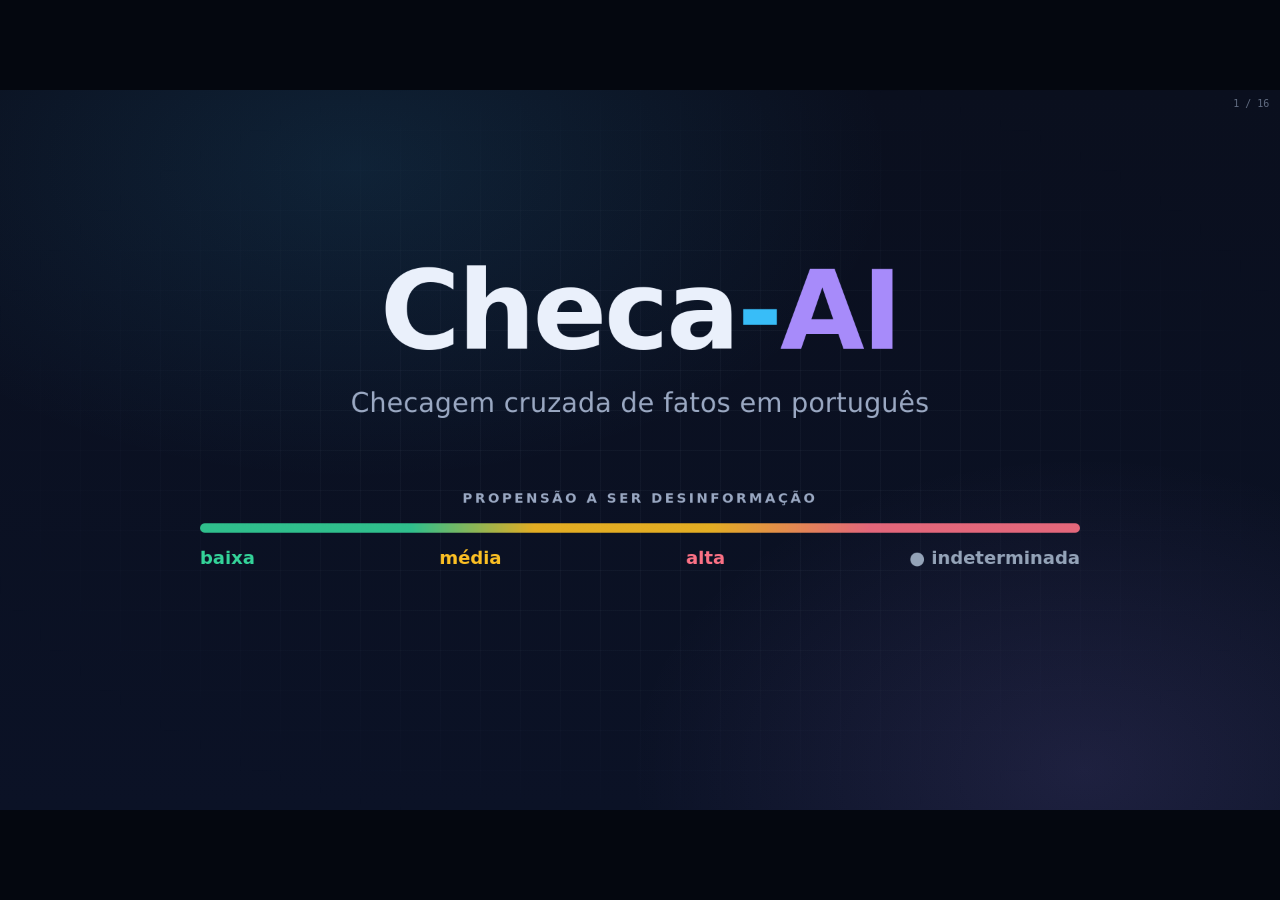
==== commit 5d3e76f6: "chore: renomear referências ao projeto de CrossCheckBR para Checa-AI e atualizar o layout dos slides" ====
--- a/brag-output/slides/index.html
+++ b/brag-output/slides/index.html
@@ -1,685 +1,1250 @@
 <!doctype html>
 <html lang="pt-BR">
+
 <head>
-<meta charset="utf-8">
-<title>CrossCheckBR — apresentação</title>
-<meta name="viewport" content="width=1920">
-<link rel="stylesheet" href="style.css">
-<link rel="stylesheet" href="deck.css">
-<style>
-/* ===== utilidades locais ===== */
-.gl{position:relative}
-.gl::after{content:"";position:absolute;inset:0;border-radius:inherit;box-shadow:0 0 46px 6px var(--gc,#a78bfa);opacity:var(--glow,0);pointer-events:none}
-.big{font-size:44px;font-weight:700;letter-spacing:-.01em}
-.lab{font-size:20px;color:var(--mute);font-weight:600}
-.row{display:flex;align-items:center}
-.node{position:absolute;border-radius:20px;border:1.8px solid var(--line);background:var(--panel2);padding:18px 20px}
-.node .nn{font-size:19px;letter-spacing:.14em;color:var(--mute);font-weight:700}
-.node .nt{font-size:30px;font-weight:700;margin-top:6px;line-height:1.1}
-.node .nd{font-size:20px;color:var(--mute);margin-top:8px;line-height:1.25}
-.node.llm{border-color:rgba(167,139,250,.65);background:linear-gradient(160deg,rgba(167,139,250,.20),rgba(26,38,72,.92))}
-.node.code{border-color:rgba(56,189,248,.5);background:linear-gradient(160deg,rgba(56,189,248,.13),rgba(26,38,72,.92))}
-.node.llm .nn{color:var(--llm)} .node.code .nn{color:var(--code)}
-.arrow-t{font-size:20px;font-weight:650}
-.ok{color:var(--baixa)} .warn{color:var(--media)} .bad{color:var(--alta)}
-.check{display:inline-block;width:30px;height:30px;border-radius:50%;text-align:center;line-height:30px;font-size:19px;font-weight:800}
-.check.y{background:rgba(52,211,153,.18);color:var(--baixa);border:1.5px solid rgba(52,211,153,.6)}
-.check.n{background:rgba(251,113,133,.16);color:var(--alta);border:1.5px solid rgba(251,113,133,.55)}
-.check.s{background:rgba(148,163,184,.12);color:var(--dim);border:1.5px solid rgba(148,163,184,.3)}
-</style>
+  <meta charset="utf-8">
+  <title>Checa-AI — apresentação</title>
+  <meta name="viewport" content="width=1920">
+  <link rel="stylesheet" href="style.css">
+  <link rel="stylesheet" href="deck.css">
+  <style>
+    /* ===== utilidades locais ===== */
+    .gl {
+      position: relative
+    }
+
+    .gl::after {
+      content: "";
+      position: absolute;
+      inset: 0;
+      border-radius: inherit;
+      box-shadow: 0 0 46px 6px var(--gc, #a78bfa);
+      opacity: var(--glow, 0);
+      pointer-events: none
+    }
+
+    .big {
+      font-size: 44px;
+      font-weight: 700;
+      letter-spacing: -.01em
+    }
+
+    .lab {
+      font-size: 20px;
+      color: var(--mute);
+      font-weight: 600
+    }
+
+    .row {
+      display: flex;
+      align-items: center
+    }
+
+    .node {
+      position: absolute;
+      border-radius: 20px;
+      border: 1.8px solid var(--line);
+      background: var(--panel2);
+      padding: 18px 20px
+    }
+
+    .node .nn {
+      font-size: 19px;
+      letter-spacing: .14em;
+      color: var(--mute);
+      font-weight: 700
+    }
+
+    .node .nt {
+      font-size: 30px;
+      font-weight: 700;
+      margin-top: 6px;
+      line-height: 1.1
+    }
+
+    .node .nd {
+      font-size: 20px;
+      color: var(--mute);
+      margin-top: 8px;
+      line-height: 1.25
+    }
+
+    .node.llm {
+      border-color: rgba(167, 139, 250, .65);
+      background: linear-gradient(160deg, rgba(167, 139, 250, .20), rgba(26, 38, 72, .92))
+    }
+
+    .node.code {
+      border-color: rgba(56, 189, 248, .5);
+      background: linear-gradient(160deg, rgba(56, 189, 248, .13), rgba(26, 38, 72, .92))
+    }
+
+    .node.llm .nn {
+      color: var(--llm)
+    }
+
+    .node.code .nn {
+      color: var(--code)
+    }
+
+    .arrow-t {
+      font-size: 20px;
+      font-weight: 650
+    }
+
+    .ok {
+      color: var(--baixa)
+    }
+
+    .warn {
+      color: var(--media)
+    }
+
+    .bad {
+      color: var(--alta)
+    }
+
+    .check {
+      display: inline-block;
+      width: 30px;
+      height: 30px;
+      border-radius: 50%;
+      text-align: center;
+      line-height: 30px;
+      font-size: 19px;
+      font-weight: 800
+    }
+
+    .check.y {
+      background: rgba(52, 211, 153, .18);
+      color: var(--baixa);
+      border: 1.5px solid rgba(52, 211, 153, .6)
+    }
+
+    .check.n {
+      background: rgba(251, 113, 133, .16);
+      color: var(--alta);
+      border: 1.5px solid rgba(251, 113, 133, .55)
+    }
+
+    .check.s {
+      background: rgba(148, 163, 184, .12);
+      color: var(--dim);
+      border: 1.5px solid rgba(148, 163, 184, .3)
+    }
+  </style>
 </head>
+
 <body>
-<div id="stage">
-<div id="bg"></div><div id="grid"></div>
-
-<svg width="0" height="0" style="position:absolute"><defs>
- <marker id="ah" viewBox="0 0 10 10" refX="8" refY="5" markerWidth="7" markerHeight="7" orient="auto-start-reverse"><path d="M0 0L10 5L0 10z" fill="#9aa8c2"/></marker>
- <marker id="ahv" viewBox="0 0 10 10" refX="8" refY="5" markerWidth="7" markerHeight="7" orient="auto-start-reverse"><path d="M0 0L10 5L0 10z" fill="#a78bfa"/></marker>
- <marker id="ahc" viewBox="0 0 10 10" refX="8" refY="5" markerWidth="7" markerHeight="7" orient="auto-start-reverse"><path d="M0 0L10 5L0 10z" fill="#38bdf8"/></marker>
- <marker id="aha" viewBox="0 0 10 10" refX="8" refY="5" markerWidth="7" markerHeight="7" orient="auto-start-reverse"><path d="M0 0L10 5L0 10z" fill="#fbbf24"/></marker>
-</defs></svg>
-
-<!-- ================= 0. HOOK ================= -->
-<section class="scene" id="sc-hook">
-  <div class="abs rv panel" data-at="0.35" data-d="0.8" data-dy="30" data-out="s3-0.15" data-od="0.45" style="left:560px;top:200px;width:800px;height:420px">
-    <div class="row" style="padding:26px 34px;border-bottom:1.5px solid var(--line);gap:18px">
-      <div style="width:58px;height:58px;border-radius:50%;background:linear-gradient(135deg,#38bdf8,#a78bfa);display:flex;align-items:center;justify-content:center;font-size:28px;font-weight:700">G</div>
-      <div><div style="font-size:28px;font-weight:650">Grupo da família</div><div class="lab" style="font-size:19px">mensagem encaminhada</div></div>
+  <div id="stage">
+    <div id="bg"></div>
+    <div id="grid"></div>
+
+    <svg width="0" height="0" style="position:absolute">
+      <defs>
+        <marker id="ah" viewBox="0 0 10 10" refX="8" refY="5" markerWidth="7" markerHeight="7"
+          orient="auto-start-reverse">
+          <path d="M0 0L10 5L0 10z" fill="#9aa8c2" />
+        </marker>
+        <marker id="ahv" viewBox="0 0 10 10" refX="8" refY="5" markerWidth="7" markerHeight="7"
+          orient="auto-start-reverse">
+          <path d="M0 0L10 5L0 10z" fill="#a78bfa" />
+        </marker>
+        <marker id="ahc" viewBox="0 0 10 10" refX="8" refY="5" markerWidth="7" markerHeight="7"
+          orient="auto-start-reverse">
+          <path d="M0 0L10 5L0 10z" fill="#38bdf8" />
+        </marker>
+        <marker id="aha" viewBox="0 0 10 10" refX="8" refY="5" markerWidth="7" markerHeight="7"
+          orient="auto-start-reverse">
+          <path d="M0 0L10 5L0 10z" fill="#fbbf24" />
+        </marker>
+      </defs>
+    </svg>
+
+    <!-- ================= 0. HOOK ================= -->
+    <section class="scene" id="sc-hook">
+      <div class="abs rv panel" data-at="0.35" data-d="0.8" data-dy="30" data-out="s3-0.15" data-od="0.45"
+        style="left:560px;top:200px;width:800px;height:420px">
+        <div class="row" style="padding:26px 34px;border-bottom:1.5px solid var(--line);gap:18px">
+          <div
+            style="width:58px;height:58px;border-radius:50%;background:linear-gradient(135deg,#38bdf8,#a78bfa);display:flex;align-items:center;justify-content:center;font-size:28px;font-weight:700">
+            G</div>
+          <div>
+            <div style="font-size:28px;font-weight:650">Grupo da família</div>
+            <div class="lab" style="font-size:19px">mensagem encaminhada</div>
+          </div>
+        </div>
+        <div style="padding:46px 40px">
+          <div class="rv" data-at="1.3" data-d="0.7" data-dy="22"
+            style="display:inline-block;background:rgba(56,189,248,.14);border:1.5px solid rgba(56,189,248,.4);border-radius:22px 22px 22px 6px;padding:26px 38px">
+            <div style="font-size:19px;color:var(--mute);margin-bottom:8px;font-style:italic">↪ Encaminhada</div>
+            <div style="font-size:64px;font-weight:700;letter-spacing:-.01em">Café cura câncer</div>
+          </div>
+        </div>
+      </div>
+      <div class="abs rv" data-at="s2" data-d="0.7" data-out="s3-0.15" data-od="0.45"
+        style="left:0;right:0;top:716px;text-align:center;font-size:68px;font-weight:300;letter-spacing:.01em;color:var(--tx)">
+        Verdade ou mentira<span style="color:var(--media);font-weight:700">?</span></div>
+
+      <div class="abs rv" data-at="s3+0.3" data-d="1.0" data-dy="18" data-s="0.97"
+        style="left:0;right:0;top:250px;text-align:center;font-size:164px;font-weight:700;letter-spacing:-.025em;line-height:1">
+        Checa<span style="color:var(--code)">-</span><span style="color:var(--llm)">AI</span></div>
+      <div class="abs rv" data-at="s3+1.1" data-d="0.9"
+        style="left:0;right:0;top:446px;text-align:center;font-size:40px;color:var(--mute);font-weight:400;letter-spacing:.01em">
+        Checagem cruzada de fatos em português</div>
+
+      <div class="abs rv" data-at="s4" data-d="0.8" style="left:300px;right:300px;top:600px">
+        <div class="lab"
+          style="text-align:center;letter-spacing:.2em;text-transform:uppercase;font-size:20px;margin-bottom:26px">
+          propensão a ser desinformação</div>
+        <div
+          style="position:relative;height:14px;border-radius:7px;background:linear-gradient(90deg,#34d399 0%,#34d399 24%,#fbbf24 38%,#fbbf24 58%,#fb7185 76%,#fb7185 100%);opacity:.9">
+        </div>
+        <div class="row" style="justify-content:space-between;margin-top:22px;font-size:27px;font-weight:650">
+          <span class="rv" data-at="s4+0.6" style="color:var(--baixa)">baixa</span>
+          <span class="rv" data-at="s4+1.4" style="color:var(--media)">média</span>
+          <span class="rv" data-at="s4+2.2" style="color:var(--alta)">alta</span>
+          <span class="rv" data-at="s4+3.0" style="color:var(--ind)">● indeterminada</span>
+        </div>
+      </div>
+    </section>
+
+    <!-- ================= 1. PRINCÍPIO ================= -->
+    <section class="scene" id="sc-principio">
+      <div class="hdr rv" data-at="0.15" data-d="0.8">
+        <div class="eyebrow"><span class="n">Princípio de projeto</span><span class="bar"></span><span>saída</span>
+        </div>
+        <h1>Propensão, não veredito</h1>
+      </div>
+      <div class="body">
+        <div class="row" style="gap:32px;align-items:stretch" id="lvl-cards">
+          <div class="panel rv" data-at="s1+0.4"
+            style="width:396px;height:300px;padding:30px;border-color:rgba(52,211,153,.5)">
+            <div class="row" style="gap:14px"><span class="dotc" style="background:var(--baixa)"></span><span
+                class="big" style="color:var(--baixa)">Baixa</span></div>
+            <div class="mono" style="margin-top:20px;font-size:25px;color:var(--mute)">L ≤ −1,10</div>
+            <div style="margin-top:16px;font-size:24px;line-height:1.3">Fontes independentes <b>sustentam</b> a
+              afirmação.</div>
+          </div>
+          <div class="panel rv" data-at="s1+1.0"
+            style="width:396px;height:300px;padding:30px;border-color:rgba(251,191,36,.5)">
+            <div class="row" style="gap:14px"><span class="dotc" style="background:var(--media)"></span><span
+                class="big" style="color:var(--media)">Média</span></div>
+            <div class="mono" style="margin-top:20px;font-size:25px;color:var(--mute)">|L| &lt; 1,10</div>
+            <div style="margin-top:16px;font-size:24px;line-height:1.3">Evidência insuficiente ou <b>em conflito</b>.
+            </div>
+          </div>
+          <div class="panel rv" data-at="s1+1.6"
+            style="width:396px;height:300px;padding:30px;border-color:rgba(251,113,133,.5)">
+            <div class="row" style="gap:14px"><span class="dotc" style="background:var(--alta)"></span><span class="big"
+                style="color:var(--alta)">Alta</span></div>
+            <div class="mono" style="margin-top:20px;font-size:25px;color:var(--mute)">L ≥ +1,10</div>
+            <div style="margin-top:16px;font-size:24px;line-height:1.3">Fontes independentes <b>contestam</b> a
+              afirmação.</div>
+          </div>
+          <div class="panel rv pl gl" data-at="s1+2.4" data-pat="s2"
+            style="width:396px;height:300px;padding:30px;border-color:rgba(148,163,184,.5);--gc:rgba(148,163,184,.55)"
+            id="card-ind">
+            <div class="row" style="gap:14px"><span class="dotc" style="background:var(--ind)"></span><span class="big"
+                style="color:var(--ind)">Indeterminada</span></div>
+            <div class="mono" style="margin-top:20px;font-size:25px;color:var(--mute)">nenhum voto</div>
+            <div style="margin-top:16px;font-size:24px;line-height:1.3">Nenhuma fonte <b>trata do assunto</b>.</div>
+          </div>
+        </div>
+        <div class="panel rv" data-at="s2"
+          style="position:absolute;left:0;top:336px;width:1680px;height:120px;padding:0 44px;display:flex;align-items:center;gap:36px;border-color:rgba(148,163,184,.35)">
+          <div style="font-size:50px;font-weight:700;letter-spacing:-.01em;white-space:nowrap">ausência de evidência
+            <span style="color:var(--ind)">≠</span> evidência
+          </div>
+          <div style="font-size:24px;color:var(--mute);line-height:1.3">Nada empurra o nível sem uma fonte que tenha
+            tomado posição sobre a afirmação.</div>
+        </div>
+        <div class="row rv" data-at="s3"
+          style="position:absolute;left:0;top:486px;width:1680px;gap:30px;align-items:stretch">
+          <div class="panel llm" style="flex:1;height:196px;padding:26px 32px">
+            <span class="tag llm">O modelo de linguagem</span>
+            <div style="margin-top:18px;font-size:30px;font-weight:600">extrai · reescreve · classifica</div>
+            <div class="mute" style="margin-top:8px;font-size:22px">propõe — mas é sempre conferido pelo código</div>
+          </div>
+          <div class="panel code" style="flex:1;height:196px;padding:26px 32px">
+            <span class="tag code">O código determinístico</span>
+            <div style="margin-top:18px;font-size:30px;font-weight:600">pesa · soma · decide · redige</div>
+            <div class="mute" style="margin-top:8px;font-size:22px">o nível e o texto final nunca vêm do LLM</div>
+          </div>
+        </div>
+      </div>
+    </section>
+
+    <!-- ================= 2. VISÃO GERAL ================= -->
+    <section class="scene" id="sc-visao">
+      <div class="hdr rv" data-at="0.15" data-d="0.8">
+        <div class="eyebrow"><span class="n">Visão geral</span><span class="bar"></span><span>pipeline</span></div>
+        <h1>Dez etapas, cada uma com recibo</h1>
+      </div>
+      <div class="body" id="visao-body"></div>
+    </section>
+
+    <!-- ================= 3. RECEBIMENTO ================= -->
+    <section class="scene" id="sc-recebimento">
+      <div class="hdr rv" data-at="0.15" data-d="0.8">
+        <div class="eyebrow"><span class="n">Etapa 1</span><span class="bar"></span><span>recebimento</span></div>
+        <h1>Ler o texto antes de buscar</h1>
+        <div class="tags"><span class="tag code">código determinístico</span></div>
+      </div>
+      <div class="body">
+        <div class="row rv" data-at="s1" style="gap:16px">
+          <span class="chip" style="border-color:rgba(56,189,248,.5);color:#bfe9fd">texto</span>
+          <span class="chip" style="border-color:rgba(56,189,248,.5);color:#bfe9fd">título</span>
+          <span class="chip" style="border-color:rgba(56,189,248,.5);color:#bfe9fd">link</span>
+          <span class="chip" style="border-style:dashed;color:var(--dim)">foto / vídeo → só orientação</span>
+        </div>
+        <div class="panel rv" data-at="s1+0.8"
+          style="position:absolute;left:0;top:86px;width:1090px;height:190px;padding:26px 34px">
+          <div class="ptitle">entrada · exemplo ilustrativo</div>
+          <div class="ty" data-at="s1+1.5" data-cps="26"
+            style="margin-top:20px;font-size:35px;line-height:1.35;font-weight:500"><span class="ul" data-at="s2+0.2"
+              style="--ulc:var(--media)">Me passaram que</span> o governo vai bloquear as contas de todo mundo <span
+              class="ul" data-at="s2@3/4" style="--ulc:var(--code)">hoje</span>.</div>
+        </div>
+        <div class="panel rv" data-at="s2"
+          style="position:absolute;left:1130px;top:0;width:550px;height:360px;padding:24px 30px">
+          <div class="ptitle">detectores</div>
+          <div class="row rv" data-at="s2@0/4+0.2" style="margin-top:20px;gap:16px"><span class="check y">✓</span>
+            <div>
+              <div style="font-size:25px;font-weight:600">marcador de tempo</div>
+              <div class="mono" style="font-size:19px;color:var(--code)">“hoje” → janela de 2 dias</div>
+            </div>
+          </div>
+          <div class="row rv" data-at="s2@1/4+0.2" style="margin-top:20px;gap:16px"><span class="check y"
+              style="background:rgba(251,191,36,.16);color:var(--media);border-color:rgba(251,191,36,.6)">✓</span>
+            <div>
+              <div style="font-size:25px;font-weight:600">relato de segunda mão</div>
+              <div class="mono" style="font-size:19px;color:var(--media)">“Me passaram que…”</div>
+            </div>
+          </div>
+          <div class="row rv" data-at="s2@2/4+0.2" style="margin-top:20px;gap:16px"><span class="check s">–</span>
+            <div style="font-size:25px;color:var(--dim)">opinião ou sátira</div>
+          </div>
+          <div class="row rv" data-at="s2@3/4+0.2" style="margin-top:20px;gap:16px"><span class="check s">–</span>
+            <div style="font-size:25px;color:var(--dim)">afirmação vaga</div>
+          </div>
+        </div>
+        <div class="panel code rv" data-at="s3"
+          style="position:absolute;left:0;top:306px;width:1090px;height:300px;padding:26px 34px">
+          <div class="ptitle">janela temporal (regra de data)</div>
+          <div style="position:relative;margin-top:14px;height:200px">
+            <div style="position:absolute;left:0;right:0;top:110px;height:3px;background:var(--line)"></div>
+            <div class="rv" data-at="s3+0.6"
+              style="position:absolute;right:60px;top:64px;width:170px;height:92px;border-radius:12px;background:rgba(56,189,248,.18);border:1.5px solid rgba(56,189,248,.6)">
+            </div>
+            <div class="rv" data-at="s3+0.9"
+              style="position:absolute;right:60px;top:20px;width:170px;text-align:center;font-size:22px;color:var(--code);font-weight:700">
+              janela: 2 dias</div>
+            <div class="rv" data-at="s3+0.6"
+              style="position:absolute;right:40px;top:100px;width:22px;height:22px;border-radius:50%;background:var(--code);box-shadow:0 0 18px var(--code)">
+            </div>
+            <div class="rv" data-at="s3+0.9"
+              style="position:absolute;right:20px;top:136px;font-size:24px;font-weight:700;color:var(--code)">hoje</div>
+            <div class="rv" data-at="s3+1.6"
+              style="position:absolute;left:90px;top:100px;width:22px;height:22px;border-radius:50%;background:var(--ind)">
+            </div>
+            <div class="rv" data-at="s3+1.9"
+              style="position:absolute;left:36px;top:140px;width:230px;font-size:21px;color:var(--mute);line-height:1.25">
+              fonte de outro período</div>
+            <div class="rv" data-at="s3+2.4"
+              style="position:absolute;left:300px;top:86px;width:520px;font-size:23px;line-height:1.35;color:var(--tx)">
+              Fora da janela, o peso da fonte cai: ela provavelmente fala de <b>outro episódio</b>.</div>
+          </div>
+        </div>
+      </div>
+    </section>
+
+    <!-- ================= 4. AFIRMAÇÕES ================= -->
+    <section class="scene" id="sc-afirmacoes">
+      <div class="hdr rv" data-at="0.15" data-d="0.8">
+        <div class="eyebrow"><span class="n">Etapa 2</span><span class="bar"></span><span>afirmações</span></div>
+        <h1>Quebrar o texto em afirmações atômicas</h1>
+        <div class="tags"><span class="tag llm">usa LLM</span></div>
+      </div>
+      <div class="body">
+        <div class="panel rv" data-at="s1"
+          style="position:absolute;left:0;top:0;width:500px;height:210px;padding:24px 28px">
+          <div class="ptitle">entrada do usuário</div>
+          <div style="margin-top:18px;font-size:34px;line-height:1.28;font-weight:500">“É falso que a vacina altera o
+            DNA.”</div>
+        </div>
+        <svg class="abs rv" data-at="s1+0.8" width="170" height="120" style="left:510px;top:60px">
+          <path class="dr" data-at="s1+0.8" data-d="0.8" d="M10 60 H150" stroke="#a78bfa" stroke-width="3" fill="none"
+            marker-end="url(#ahv)" />
+        </svg>
+        <span class="tag llm abs rv" data-at="s1+1.2" style="left:560px;top:16px">LLM</span>
+        <div class="panel llm rv" data-at="s1+1.0"
+          style="position:absolute;left:690px;top:0;width:990px;height:384px;padding:24px 34px">
+          <div class="ptitle">saída validada (JSON) · até 3 afirmações</div>
+          <div class="ty mono" data-at="s2" data-cps="52"
+            style="margin-top:14px;font-size:29px;line-height:1.5;white-space:pre"><span class="v">{</span>
+            <span class="k">"afirmacao"</span>: <span class="s">"A vacina não altera o DNA"</span>,
+            <span class="k">"nucleo"</span>: <span class="s">"A vacina altera o DNA"</span>,
+            <span class="k">"polaridade"</span>: <span class="s">"nega"</span>,
+            <span class="k">"consulta"</span>: <span class="s">"vacina covid altera DNA"</span>,
+            <span class="k">"marcadores_tempo"</span>: []
+            <span class="v">}</span>
+          </div>
+        </div>
+        <div class="row rv" data-at="s3"
+          style="position:absolute;left:0;top:414px;width:1680px;gap:18px;align-items:stretch">
+          <div class="panel" style="flex:1.25;height:150px;padding:20px 24px">
+            <div class="ptitle">núcleo avaliado</div>
+            <div style="margin-top:12px;font-size:27px;font-weight:600">“A vacina altera o DNA”</div>
+          </div>
+          <div class="abs" style="position:relative;align-self:center;font-size:36px;color:var(--mute)">→</div>
+          <div class="panel llm rv" data-at="s3@1/4" style="flex:1;height:150px;padding:20px 24px">
+            <div class="ptitle">juiz diz</div>
+            <div style="margin-top:12px;font-size:27px;font-weight:700"><span class="refuta">REFUTA</span> o núcleo
+              <span class="mono" style="color:var(--mute)">(+1)</span>
+            </div>
+          </div>
+          <div style="align-self:center;font-size:36px;color:var(--mute)">×</div>
+          <div class="panel rv" data-at="s3@2/4" style="flex:1;height:150px;padding:20px 24px">
+            <div class="ptitle">polaridade do usuário</div>
+            <div style="margin-top:12px;font-size:27px;font-weight:700">nega <span class="mono"
+                style="color:var(--mute)">(−1)</span></div>
+          </div>
+          <div style="align-self:center;font-size:36px;color:var(--mute)">=</div>
+          <div class="panel code rv" data-at="s3@3/4" style="flex:1.25;height:150px;padding:20px 24px">
+            <div class="ptitle">direção do voto</div>
+            <div style="margin-top:12px;font-size:27px;font-weight:700"><span class="mono"
+                style="color:var(--baixa)">−1</span> <span class="mute" style="font-size:22px;font-weight:500">a favor
+                do usuário</span></div>
+          </div>
+        </div>
+        <div class="row rv" data-at="s4"
+          style="position:absolute;left:0;top:602px;width:1680px;gap:14px;align-items:center">
+          <div class="panel llm" style="padding:16px 22px;font-size:23px;font-weight:600">LLM gera JSON</div>
+          <span style="color:var(--mute);font-size:28px">→</span>
+          <div class="panel code" style="padding:16px 22px;font-size:23px;font-weight:600">Pydantic valida <span
+              class="ok">✓</span></div>
+          <span style="color:var(--mute);font-size:28px">→</span>
+          <div class="panel rv" data-at="s4@1/3" style="padding:16px 22px;font-size:23px;font-weight:600"><span
+              class="bad">✗</span> 1 nova tentativa com correção</div>
+          <span style="color:var(--mute);font-size:28px">→</span>
+          <div class="panel rv" data-at="s4@2/3"
+            style="padding:16px 22px;font-size:23px;font-weight:600;border-color:rgba(251,191,36,.5)"><span
+              class="warn">⚑</span> fallback regex · marcado no recibo</div>
+        </div>
+      </div>
+    </section>
+
+    <!-- ================= 5. BUSCA ================= -->
+    <section class="scene" id="sc-busca">
+      <div class="hdr rv" data-at="0.15" data-d="0.8">
+        <div class="eyebrow"><span class="n">Etapa 3</span><span class="bar"></span><span>busca aberta</span></div>
+        <h1>Duas consultas por afirmação</h1>
+        <div class="tags"><span class="tag code">SerpAPI · código</span></div>
+      </div>
+      <div class="body">
+        <div class="panel rv" data-at="s1"
+          style="position:absolute;left:0;top:104px;width:330px;height:130px;padding:18px 22px">
+          <div class="ptitle">afirmação</div>
+          <div class="mono" style="margin-top:12px;font-size:22px;color:#fcd34d;line-height:1.3">vacina covid<br>altera
+            DNA</div>
+        </div>
+        <svg class="abs" width="80" height="340" style="left:335px;top:0">
+          <path class="dr" data-at="s1+0.6" data-d="0.7" d="M6 169 C40 169,40 70,74 70" stroke="#38bdf8"
+            stroke-width="3" fill="none" marker-end="url(#ahc)" />
+          <path class="dr" data-at="s1+0.9" data-d="0.7" d="M6 169 C40 169,40 255,74 255" stroke="#38bdf8"
+            stroke-width="3" fill="none" marker-end="url(#ahc)" />
+        </svg>
+        <div class="panel code rv" data-at="s1+0.9"
+          style="position:absolute;left:420px;top:0;width:620px;height:150px;padding:20px 26px">
+          <div class="row" style="justify-content:space-between"><span class="ptitle">① consulta pura</span><span
+              class="chip" style="font-size:18px;padding:3px 12px">Google News</span></div>
+          <div class="mono" style="margin-top:20px;font-size:25px;color:#e8edf7">vacina covid altera DNA</div>
+        </div>
+        <div class="panel code rv" data-at="s2"
+          style="position:absolute;left:420px;top:176px;width:620px;height:170px;padding:20px 26px">
+          <div class="row" style="justify-content:space-between"><span class="ptitle">② dirigida às agências</span><span
+              class="chip" style="font-size:18px;padding:3px 12px">Google orgânico</span></div>
+          <div class="mono" style="margin-top:18px;font-size:23px;line-height:1.35;color:#e8edf7">vacina covid altera
+            DNA <span style="color:var(--media)">(site:agência-1 OR site:agência-2 OR …)</span></div>
+        </div>
+        <svg class="abs" width="60" height="340" style="left:1046px;top:0">
+          <path class="dr" data-at="s2+0.9" data-d="0.6" d="M4 75 H52" stroke="#9aa8c2" stroke-width="3" fill="none"
+            marker-end="url(#ah)" />
+          <path class="dr" data-at="s2+1.1" data-d="0.6" d="M4 262 C28 262,28 200,52 200" stroke="#9aa8c2"
+            stroke-width="3" fill="none" marker-end="url(#ah)" />
+        </svg>
+        <div class="panel rv" data-at="s2+0.8"
+          style="position:absolute;left:1110px;top:0;width:570px;height:346px;padding:20px 24px" id="cand-panel">
+          <div class="row" style="justify-content:space-between"><span class="ptitle">candidatos</span><span
+              class="mono" style="font-size:19px;color:var(--code)" id="cand-n">0 URLs</span></div>
+          <div id="cand-list" style="margin-top:14px"></div>
+        </div>
+        <div class="row rv" data-at="s2+1.4" style="position:absolute;left:0;top:372px;gap:14px">
+          <span class="lab">catálogo curado:</span>
+          <span class="chip" style="color:#cbd5e1">23 veículos</span>
+          <span class="chip" style="border-color:rgba(94,234,212,.55);color:var(--sustenta)">13 agências de
+            checagem</span>
+        </div>
+        <div class="row" style="position:absolute;left:0;top:446px;width:1680px;gap:24px;align-items:stretch">
+          <div class="panel rv" data-at="s3" style="flex:1;height:226px;padding:22px 26px">
+            <div class="ptitle">rodízio de chaves</div>
+            <div class="row" style="margin-top:22px;gap:12px">
+              <span class="chip mono"
+                style="font-size:19px;border-color:rgba(251,113,133,.5);color:var(--alta);text-decoration:line-through">chave
+                1 · 429</span>
+              <span style="color:var(--mute);font-size:24px" class="rv" data-at="s3+0.8">→</span>
+              <span class="chip mono rv" data-at="s3+0.8"
+                style="font-size:19px;border-color:rgba(52,211,153,.55);color:var(--baixa)">chave 2 ✓</span>
+            </div>
+            <div class="mute" style="margin-top:20px;font-size:21px;line-height:1.3">HTTP 401/403/429: a mesma busca
+              segue na próxima chave.</div>
+          </div>
+          <div class="panel rv" data-at="s3+1.6" style="flex:1;height:226px;padding:22px 26px">
+            <div class="ptitle">planejador de busca</div>
+            <div class="mono"
+              style="margin-top:20px;font-size:19px;color:var(--alta);text-decoration:line-through;line-height:1.3">
+              "vacina" covid DNA site:… 0 resultados</div>
+            <div class="rv" data-at="s3+2.4" style="margin-top:6px;font-size:22px;color:var(--mute)">↓ relaxa</div>
+            <div class="mono rv" data-at="s3+2.4" style="font-size:19px;color:var(--baixa)">vacina covid DNA → 8
+              resultados</div>
+            <div class="mute" style="margin-top:12px;font-size:20px;line-height:1.3">sem operadores, aspas ou ruído
+            </div>
+          </div>
+          <div class="panel rv" data-at="s4" style="flex:1;height:226px;padding:22px 26px">
+            <div class="ptitle">atalho</div>
+            <div class="row" style="margin-top:18px;gap:16px">
+              <div style="width:74px;height:38px;border-radius:19px;background:rgba(148,163,184,.25);position:relative">
+                <div
+                  style="position:absolute;left:4px;top:4px;width:30px;height:30px;border-radius:50%;background:#64748b">
+                </div>
+              </div><span style="font-size:23px;font-weight:700;color:var(--ind)">desligado nas avaliações</span>
+            </div>
+            <div style="margin-top:16px;font-size:23px;font-weight:600">índice local · BM25</div>
+            <div class="mute" style="margin-top:6px;font-size:21px;line-height:1.3">≈ 22 mil checagens históricas ·
+              desligado só para medir a busca aberta</div>
+          </div>
+        </div>
+      </div>
+    </section>
+
+    <!-- ================= 6. LEITURA ================= -->
+    <section class="scene" id="sc-leitura">
+      <div class="hdr rv" data-at="0.15" data-d="0.8">
+        <div class="eyebrow"><span class="n">Etapa 4</span><span class="bar"></span><span>leitura das páginas</span>
+        </div>
+        <h1>Provar que o corpo foi lido</h1>
+        <div class="tags"><span class="tag code">código determinístico</span></div>
+      </div>
+      <div class="body">
+        <div class="panel rv" data-at="s2"
+          style="position:absolute;left:0;top:0;width:800px;height:300px;padding:22px 28px">
+          <div class="ptitle">① deduplicação por URL canônica</div>
+          <div class="mono" style="margin-top:22px;font-size:21px;line-height:1.6;word-break:break-all"><span class="rv"
+              data-at="s2+0.4"
+              style="color:var(--dim);text-decoration:line-through;text-decoration-color:rgba(251,113,133,.9)">https://www.</span><span
+              style="color:#e8edf7">exemplo.com.br/noticia/cafe-cura</span><span class="rv" data-at="s2+0.4"
+              style="color:var(--dim);text-decoration:line-through;text-decoration-color:rgba(251,113,133,.9)">?utm_source=zap&amp;amp#fim</span>
+          </div>
+          <div class="rv" data-at="s2+1.4" style="margin-top:12px;font-size:21px;color:var(--mute)">↓ a mesma peça vinda
+            de dois buscadores vira uma só</div>
+          <div class="mono rv" data-at="s2+1.8" style="margin-top:10px;font-size:23px;color:var(--baixa)">
+            exemplo.com.br/noticia/cafe-cura</div>
+          <div class="row rv" data-at="s2+2.8" style="margin-top:18px;gap:12px"><span class="chip"
+              style="font-size:19px;color:var(--alta);border-color:rgba(251,113,133,.45)">✗ homepage</span><span
+              class="chip" style="font-size:19px;color:var(--alta);border-color:rgba(251,113,133,.45)">✗ listagem
+              /tag/</span></div>
+        </div>
+        <div class="panel rv" data-at="s3"
+          style="position:absolute;left:0;top:326px;width:800px;height:230px;padding:22px 28px">
+          <div class="ptitle">② download seguro</div>
+          <div style="display:grid;grid-template-columns:1fr 1fr;gap:14px;margin-top:20px">
+            <span class="chip rv" data-at="s3+0.2" style="font-size:20px">só http/https · 80/443</span>
+            <span class="chip rv" data-at="s3+0.5" style="font-size:20px">bloqueia IP privado</span>
+            <span class="chip rv" data-at="s3+0.8" style="font-size:20px">redirect revalidado</span>
+            <span class="chip rv" data-at="s3+1.1" style="font-size:20px">teto 5 MB · 15 s</span>
+          </div>
+          <div class="mute rv" data-at="s3+1.6" style="margin-top:16px;font-size:21px;line-height:1.3">Proteção
+            anti-SSRF: a URL nunca leva o servidor à rede interna.</div>
+        </div>
+        <div class="panel code rv" data-at="s1+0.6"
+          style="position:absolute;left:840px;top:0;width:840px;height:556px;padding:22px 30px">
+          <div class="ptitle">③ cascata de extração do texto</div>
+          <div class="rv" data-at="s4@0/5" style="margin-top:24px;display:flex;align-items:center;gap:16px"><span
+              class="check n">✗</span>
+            <div>
+              <div style="font-size:26px;font-weight:600">JSON-LD · articleBody</div>
+              <div class="lab" style="font-size:19px">texto do próprio editor — ausente nesta página</div>
+            </div>
+          </div>
+          <div class="rv" data-at="s4@1/5" style="margin-top:22px;display:flex;align-items:center;gap:16px"><span
+              class="check y">✓</span>
+            <div>
+              <div style="font-size:26px;font-weight:600">trafilatura <span class="ok" style="font-size:20px">≥ 500
+                  caracteres</span></div>
+              <div class="lab" style="font-size:19px">primeiro nível que vence encerra a cascata</div>
+            </div>
+          </div>
+          <div class="rv" data-at="s4@2/5" style="margin-top:22px;display:flex;align-items:center;gap:16px;opacity:.6">
+            <span class="check s">–</span>
+            <div style="font-size:24px;color:var(--mute)">seletor do catálogo <span class="lab"
+                style="font-size:18px">(não precisou)</span></div>
+          </div>
+          <div class="rv" data-at="s4@2/5+0.2"
+            style="margin-top:18px;display:flex;align-items:center;gap:16px;opacity:.6"><span class="check s">–</span>
+            <div style="font-size:24px;color:var(--mute)">regex de &lt;p&gt; <span class="lab"
+                style="font-size:18px">(não precisou)</span></div>
+          </div>
+          <div class="rv" data-at="s4@3/5"
+            style="margin-top:34px;padding:18px 22px;border-radius:14px;background:rgba(52,211,153,.12);border:1.5px solid rgba(52,211,153,.5);font-size:26px">
+            <span class="mono ok" style="font-weight:700">corpo_lido = true</span> <span class="mute"
+              style="font-size:21px">→ pode votar</span>
+          </div>
+          <div class="rv" data-at="s4@4/5"
+            style="margin-top:16px;padding:18px 22px;border-radius:14px;background:rgba(251,191,36,.10);border:1.5px dashed rgba(251,191,36,.55);font-size:23px;line-height:1.3">
+            <span class="warn" style="font-weight:700">Só o título/snippet?</span> <span class="mute">A peça é listada,
+              mas <b style="color:var(--tx)">não vota</b>.</span>
+          </div>
+        </div>
+        <div class="rv" data-at="s1+0.4"
+          style="position:absolute;left:0;top:586px;width:1680px;font-size:25px;color:var(--mute)">Falha na extração é
+          <b style="color:var(--tx)">explícita</b>: nenhum texto parcial finge ser corpo lido.
+        </div>
+      </div>
+    </section>
+
+    <!-- ================= 7. CLUSTERS ================= -->
+    <section class="scene" id="sc-clusters">
+      <div class="hdr rv" data-at="0.15" data-d="0.8">
+        <div class="eyebrow"><span class="n">Etapa 5</span><span class="bar"></span><span>independência</span></div>
+        <h1>Um cluster, um voto</h1>
+        <div class="tags"><span class="tag code">código determinístico</span></div>
+      </div>
+      <div class="body" id="cl-body">
+        <div class="rv" data-at="s1" style="position:absolute;left:0;top:0;font-size:30px;font-weight:600"><span
+            class="mute">matérias encontradas:</span> <span class="mono" style="color:var(--tx)">10</span></div>
+        <div class="rv" data-at="s3+0.4"
+          style="position:absolute;left:0;top:500px;width:1680px;text-align:center;font-size:58px;font-weight:300"><span
+            class="mute">10 matérias</span> <span style="color:var(--mute)">→</span> <span class="mono cnt"
+            data-at="s3+0.8" data-d="1.2" data-from="10" data-to="4" data-dec="0" data-suf=" votos"
+            style="color:var(--code);font-weight:700">10 votos</span></div>
+      </div>
+    </section>
+
+    <!-- ================= 8. JUIZ ================= -->
+    <section class="scene" id="sc-juiz">
+      <div class="hdr rv" data-at="0.15" data-d="0.8">
+        <div class="eyebrow"><span class="n">Etapa 6</span><span class="bar"></span><span>juiz de quatro classes</span>
+        </div>
+        <h1>O LLM classifica — o código confere</h1>
+        <div class="tags"><span class="tag llm">usa LLM</span><span class="tag code">+ verificação em código</span>
+        </div>
+      </div>
+      <div class="body">
+        <div class="row rv" data-at="s1" style="position:absolute;left:0;top:0;gap:14px"><span class="lab">núcleo da
+            afirmação:</span><span class="chip mono" style="color:#fcd34d;font-size:22px">A vacina altera o DNA</span>
+        </div>
+        <div class="panel rv" data-at="s1+0.5"
+          style="position:absolute;left:0;top:64px;width:640px;height:450px;padding:22px 28px">
+          <div class="ptitle">trecho enviado (≤ 2.500 caracteres)</div>
+          <div style="margin-top:16px;font-size:26px;font-weight:700;line-height:1.2">Vacina não altera o DNA, dizem
+            especialistas</div>
+          <div style="margin-top:14px;font-size:23px;line-height:1.45;color:#cbd5e6">A vacina de RNA mensageiro entrega
+            instruções temporárias às células. <span class="rv" data-at="s2@3/4" data-dy="0"
+              style="background:rgba(251,113,133,.26);color:#fff;font-weight:600;padding:1px 4px;border-radius:5px;-webkit-box-decoration-break:clone;box-decoration-break:clone">O
+              RNA não entra no núcleo da célula e, portanto, não modifica o DNA.</span> A molécula é degradada em poucos
+            dias.</div>
+          <div class="row" style="margin-top:20px;gap:8px;flex-wrap:wrap"><span class="chip rv" data-at="s1+1.3"
+              style="font-size:17px;padding:3px 10px">título</span><span class="chip rv" data-at="s1+1.7"
+              style="font-size:17px;padding:3px 10px">lide</span><span class="chip rv" data-at="s1+2.1"
+              style="font-size:17px;padding:3px 10px">frases de conclusão</span><span class="chip rv" data-at="s1+2.5"
+              style="font-size:17px;padding:3px 10px">frases com os termos</span></div>
+        </div>
+        <svg class="abs rv" data-at="s1+1.4" width="120" height="60" style="left:650px;top:230px">
+          <path class="dr" data-at="s1+1.4" data-d="0.7" d="M6 30 H104" stroke="#a78bfa" stroke-width="3" fill="none"
+            marker-end="url(#ahv)" />
+        </svg>
+        <div class="abs rv panel llm" data-at="s1+1.6"
+          style="left:770px;top:0;width:910px;height:90px;display:flex;align-items:center;justify-content:space-between;padding:0 24px">
+          <span class="pill sustenta rv" data-at="s2@0/4">SUSTENTA</span><span class="pill refuta rv gl pl"
+            data-pat="s2@2/4" data-at="s2@1/4" style="--gc:rgba(251,113,133,.6)">REFUTA</span><span
+            class="pill relata rv" data-at="s2@2/4">RELATA_SEM_ENDOSSO</span><span class="pill naotrata rv"
+            data-at="s2@3/4">NAO_TRATA</span>
+        </div>
+        <div class="panel llm rv" data-at="s2@3/4"
+          style="position:absolute;left:770px;top:112px;width:910px;height:186px;padding:20px 30px">
+          <div class="ptitle">saída do juiz</div>
+          <div class="mono" style="margin-top:12px;font-size:23px;line-height:1.5;white-space:pre-wrap"><span
+              class="k">"classe"</span>: <span class="s">"REFUTA"</span>,
+            <span class="k">"citacao"</span>: <span class="s">"não entra no núcleo da célula e, portanto, não modifica o
+              DNA"</span>
+          </div>
+        </div>
+        <div class="panel code rv" data-at="s3"
+          style="position:absolute;left:770px;top:318px;width:910px;height:196px;padding:18px 30px">
+          <div class="ptitle">verificação em código · citação ∈ texto visto pelo juiz (≥ 0,90)</div>
+          <div class="row rv" data-at="s3+0.5" style="margin-top:18px;gap:18px"><span class="lab"
+              style="width:170px;font-size:19px">citação literal</span>
+            <div style="flex:1;height:18px;border-radius:9px;background:rgba(148,163,184,.15);position:relative">
+              <div style="position:absolute;left:0;top:0;bottom:0;width:100%;border-radius:9px;background:var(--baixa)">
+              </div>
+              <div style="position:absolute;left:90%;top:-6px;bottom:-6px;width:3px;background:#fff"></div>
+            </div><span class="ok" style="font-size:24px;font-weight:700;width:300px">✓ classe mantida</span>
+          </div>
+          <div class="row rv" data-at="s3+1.8" style="margin-top:20px;gap:18px"><span class="lab"
+              style="width:170px;font-size:19px">citação inventada</span>
+            <div style="flex:1;height:18px;border-radius:9px;background:rgba(148,163,184,.15);position:relative">
+              <div style="position:absolute;left:0;top:0;bottom:0;width:34%;border-radius:9px;background:var(--alta)">
+              </div>
+              <div style="position:absolute;left:90%;top:-6px;bottom:-6px;width:3px;background:#fff"></div>
+            </div><span class="bad" style="font-size:22px;font-weight:700;width:300px">✗ rebaixada → NAO_TRATA</span>
+          </div>
+        </div>
+        <div class="rv" data-at="s4"
+          style="position:absolute;left:0;top:560px;width:1680px;text-align:center;font-size:52px;font-weight:300;letter-spacing:-.005em">
+          O modelo pode <b style="font-weight:700">errar</b>. Não pode <b
+            style="font-weight:700;color:var(--llm)">inventar</b>.</div>
+      </div>
+    </section>
+
+    <!-- ================= 9. AGENTE ================= -->
+    <section class="scene" id="sc-agente">
+      <div class="hdr rv" data-at="0.15" data-d="0.8">
+        <div class="eyebrow"><span class="n">Etapa 7</span><span class="bar"></span><span>agente crítico</span></div>
+        <h1>Parar ou buscar mais?</h1>
+        <div class="tags"><span class="tag llm">reescreve com LLM</span><span class="tag code">decide por regras</span>
+        </div>
+      </div>
+      <div class="body">
+        <svg class="abs" width="900" height="470" style="left:0;top:0">
+          <path class="dr" data-at="s1@0/4+0.9" data-d="0.5" d="M178 150 H214" stroke="#9aa8c2" stroke-width="3"
+            fill="none" marker-end="url(#ah)" />
+          <path class="dr" data-at="s1@1/4+0.9" data-d="0.5" d="M392 150 H428" stroke="#9aa8c2" stroke-width="3"
+            fill="none" marker-end="url(#ah)" />
+          <path class="dr" data-at="s1@2/4+0.9" data-d="0.5" d="M606 150 H642" stroke="#9aa8c2" stroke-width="3"
+            fill="none" marker-end="url(#ah)" />
+          <path class="dr" data-at="s2" data-d="0.7" d="M742 214 V330" stroke="#38bdf8" stroke-width="3" fill="none"
+            marker-end="url(#ahc)" />
+          <path class="dr" data-at="s3" data-d="1.1" d="M742 60 C742 -20, 88 -20, 88 98" stroke="#a78bfa"
+            stroke-width="3" stroke-dasharray="8 8" fill="none" marker-end="url(#ahv)" />
+        </svg>
+        <div class="node code rv" data-at="s1@0/4" style="left:0;top:100px;width:170px;height:100px;padding:14px 16px">
+          <div class="nt" style="font-size:26px;margin:0">Busca</div>
+        </div>
+        <div class="node code rv" data-at="s1@1/4"
+          style="left:218px;top:100px;width:170px;height:100px;padding:14px 16px">
+          <div class="nt" style="font-size:26px;margin:0">Leitura</div>
+        </div>
+        <div class="node llm rv" data-at="s1@2/4"
+          style="left:436px;top:100px;width:170px;height:100px;padding:14px 16px">
+          <div class="nt" style="font-size:26px;margin:0">Juiz</div>
+        </div>
+        <div class="node llm rv" data-at="s1@3/4"
+          style="left:654px;top:62px;width:180px;height:152px;padding:14px 16px;border-width:2.5px">
+          <div class="nn">CRÍTICO</div>
+          <div class="nt" style="font-size:24px;margin-top:8px">Já basta?</div>
+        </div>
+        <div class="node code rv" data-at="s2+0.5"
+          style="left:654px;top:340px;width:180px;height:90px;padding:14px 16px">
+          <div class="nt" style="font-size:26px;margin:0">Decisão</div>
+        </div>
+        <div class="abs rv" data-at="s2+0.3"
+          style="left:764px;top:252px;font-size:22px;font-weight:700;color:var(--code)">parar</div>
+        <div class="abs rv" data-at="s3+0.6"
+          style="left:224px;top:18px;font-size:22px;font-weight:700;color:var(--llm);width:420px;text-align:center">nova
+          onda: consulta reescrita</div>
+
+        <div class="panel rv" data-at="s2"
+          style="position:absolute;left:940px;top:0;width:740px;height:226px;padding:20px 28px">
+          <div class="ptitle" style="color:var(--code)">para se…</div>
+          <div style="margin-top:14px;font-size:23px;line-height:1.5">
+            <div class="rv" data-at="s2@0/4+0.3">• há selo de checagem aplicável</div>
+            <div class="rv" data-at="s2@1/4+0.3">• ≥ 2 clusters independentes tomaram posição</div>
+            <div class="rv" data-at="s2@2/4+0.3">• o juiz está indisponível</div>
+            <div class="rv" data-at="s2@3/4+0.3">• o orçamento de buscas acabou <span class="mono mute"
+                style="font-size:19px">(9 por consulta)</span></div>
+          </div>
+        </div>
+        <div class="panel llm rv" data-at="s3"
+          style="position:absolute;left:940px;top:248px;width:740px;height:218px;padding:20px 28px">
+          <div class="ptitle" style="color:var(--llm)">senão: o LLM reescreve a consulta</div>
+          <div class="mono" style="margin-top:14px;font-size:20px;color:var(--mute)">antes:</div>
+          <div class="mono" style="font-size:23px;color:#e8edf7">vacina covid altera DNA</div>
+          <div class="mono rv" data-at="s3+1.4" style="margin-top:10px;font-size:20px;color:var(--mute)">depois (sabendo
+            o que foi <span class="naotrata">NAO_TRATA</span>):</div>
+          <div class="mono rv" data-at="s3+1.8" style="font-size:23px;color:var(--baixa)">vacina RNA mensageiro material
+            genético</div>
+        </div>
+        <div class="panel rv" data-at="s4"
+          style="position:absolute;left:0;top:498px;width:1680px;height:190px;padding:18px 32px">
+          <div class="ptitle">autoconsistência · se um único julgamento decide, repete 3×</div>
+          <div class="row" style="margin-top:18px;gap:40px">
+            <div class="row" style="gap:12px;flex:1">
+              <span class="pill refuta">REFUTA</span><span class="pill refuta">REFUTA</span><span
+                class="pill refuta">REFUTA</span>
+              <span style="font-size:26px;color:var(--mute)">→</span>
+              <span class="ok" style="font-size:25px;font-weight:700">unânime · mantém</span>
+            </div>
+            <div class="row rv" data-at="s4@2/4" style="gap:12px;flex:1.2">
+              <span class="pill refuta">REFUTA</span><span class="pill sustenta">SUSTENTA</span><span
+                class="pill refuta">REFUTA</span>
+              <span style="font-size:26px;color:var(--mute)">→</span>
+              <span class="warn" style="font-size:23px;font-weight:700;line-height:1.2">instável · <span
+                  class="pill relata" style="font-size:16px">RELATA_SEM_ENDOSSO</span></span>
+            </div>
+          </div>
+          <div class="mute rv" data-at="s4@3/4" style="margin-top:14px;font-size:21px">Falha segura: a repetição nunca
+            inverte a direção — só perde a posição.</div>
+        </div>
+      </div>
+    </section>
+
+    <!-- ================= 10. DECISÃO ================= -->
+    <section class="scene" id="sc-decisao">
+      <div class="hdr rv" data-at="0.15" data-d="0.8">
+        <div class="eyebrow"><span class="n">Etapa 8</span><span class="bar"></span><span>decisão</span></div>
+        <h1>Uma função pura calcula o nível</h1>
+        <div class="tags"><span class="tag code">sem LLM · sem rede</span></div>
+      </div>
+      <div class="body">
+        <div class="panel code rv" data-at="s1"
+          style="position:absolute;left:0;top:0;width:790px;height:70px;display:flex;align-items:center;padding:0 26px">
+          <span class="mono" style="font-size:25px">decidir(<span style="color:#fcd34d">evidências</span>) → <span
+              style="color:var(--code)">Decisão</span></span>
+        </div>
+        <div class="rv" data-at="s2"
+          style="position:absolute;left:0;top:92px;width:790px;font-size:23px;line-height:1.5">
+          <span class="mono" style="color:var(--refuta)">REFUTA</span> → voto <b>+ peso</b> &nbsp;·&nbsp; <span
+            class="mono" style="color:var(--sustenta)">SUSTENTA</span> → voto <b>− peso</b>
+        </div>
+        <div class="panel rv" data-at="s3"
+          style="position:absolute;left:0;top:152px;width:790px;height:342px;padding:18px 26px">
+          <div class="ptitle">peso do voto por fonte</div>
+          <div id="wt-rows" style="margin-top:12px"></div>
+        </div>
+        <div class="panel rv" data-at="s4"
+          style="position:absolute;left:0;top:512px;width:790px;height:176px;padding:14px 28px">
+          <div class="mono" style="font-size:27px;line-height:1.75"><span class="rv" data-at="s4+0.2">L = Σ votos<span
+                style="color:var(--mute);font-size:20px"> (um por cluster)</span></span><br>
+            <span class="rv" data-at="s4+1.4">p = σ(L) = 1 / (1 + e<sup>−L</sup>)</span><br>
+            <span class="rv" data-at="s5" style="color:#fcd34d">τ = ln 3 ≈ 1,10 <span
+                style="color:var(--mute);font-size:20px">(p = 0,25 / 0,75)</span></span>
+          </div>
+        </div>
+
+        <!-- eixo -->
+        <div class="panel rv" data-at="s2+0.8" style="position:absolute;left:830px;top:0;width:850px;height:430px">
+          <div class="ptitle abs" style="left:28px;top:20px">log-odds L</div>
+          <div id="axis" class="abs" style="left:45px;top:110px;width:760px;height:200px">
+            <div id="band-b" class="abs rv" data-at="s5"
+              style="left:0;top:50px;width:241px;height:70px;background:rgba(52,211,153,.18);border:1.5px solid rgba(52,211,153,.5);border-radius:14px 0 0 14px">
+            </div>
+            <div id="band-m" class="abs rv" data-at="s5+0.5"
+              style="left:241px;top:50px;width:278px;height:70px;background:rgba(251,191,36,.12);border-top:1.5px solid rgba(251,191,36,.45);border-bottom:1.5px solid rgba(251,191,36,.45)">
+            </div>
+            <div id="band-a" class="abs rv" data-at="s5+1.0"
+              style="left:519px;top:50px;width:241px;height:70px;background:rgba(251,113,133,.18);border:1.5px solid rgba(251,113,133,.5);border-radius:0 14px 14px 0">
+            </div>
+            <div class="abs rv" data-at="s5+0.2"
+              style="left:0;top:150px;width:241px;text-align:center;font-size:24px;font-weight:700;color:var(--baixa)">
+              BAIXA</div>
+            <div class="abs rv" data-at="s5+0.7"
+              style="left:241px;top:150px;width:278px;text-align:center;font-size:24px;font-weight:700;color:var(--media)">
+              MÉDIA</div>
+            <div class="abs rv" data-at="s5+1.2"
+              style="left:519px;top:150px;width:241px;text-align:center;font-size:24px;font-weight:700;color:var(--alta)">
+              ALTA</div>
+            <div class="abs" style="left:0;right:0;top:84px;height:3px;background:rgba(148,163,184,.5)"></div>
+            <div id="ticks"></div>
+            <div class="abs rv" data-at="s5+1.4"
+              style="left:221px;top:188px;width:40px;text-align:center;font-size:22px;font-weight:700;color:#fcd34d">−τ
+            </div>
+            <div class="abs rv" data-at="s5+1.4"
+              style="left:499px;top:188px;width:40px;text-align:center;font-size:22px;font-weight:700;color:#fcd34d">+τ
+            </div>
+            <div class="abs rv" data-at="s2+1.2" style="left:0;top:6px;font-size:20px;color:var(--sustenta)">← sustenta
+            </div>
+            <div class="abs rv" data-at="s2+1.2" style="right:0;top:6px;font-size:20px;color:var(--refuta)">refuta →
+            </div>
+            <div id="marker" class="abs" style="left:380px;top:62px;width:0;height:0;opacity:0">
+              <div
+                style="position:absolute;left:-18px;top:-52px;width:36px;height:36px;border-radius:50%;background:#fff;box-shadow:0 0 24px rgba(255,255,255,.8)">
+              </div>
+              <div style="position:absolute;left:-2px;top:-20px;width:4px;height:78px;background:#fff"></div>
+            </div>
+          </div>
+          <div id="readout" class="abs mono"
+            style="left:28px;right:28px;top:350px;font-size:28px;text-align:center;opacity:0"></div>
+        </div>
+        <div class="abs" style="left:830px;top:452px;width:850px">
+          <div class="panel rv" data-at="s6@1/10"
+            style="padding:14px 24px;display:flex;align-items:center;justify-content:space-between"><span
+              style="font-size:23px">Cluster 1 · agência curada · <span class="refuta"
+                style="font-weight:700">REFUTA</span></span><span class="mono"
+              style="font-size:26px;color:var(--refuta)">+1,0</span></div>
+          <div class="panel rv" data-at="s6@5/10"
+            style="padding:14px 24px;margin-top:14px;display:flex;align-items:center;justify-content:space-between">
+            <span style="font-size:23px">Cluster 2 · outra fonte independente · <span class="refuta"
+                style="font-weight:700">REFUTA</span></span><span class="mono"
+              style="font-size:26px;color:var(--refuta)">+1,0</span>
+          </div>
+        </div>
+      </div>
+    </section>
+
+    <!-- ================= 11. TRAVAS ================= -->
+    <section class="scene" id="sc-travas">
+      <div class="hdr rv" data-at="0.15" data-d="0.8">
+        <div class="eyebrow"><span class="n">Etapa 9</span><span class="bar"></span><span>travas de segurança</span>
+        </div>
+        <h1>Só podem deixar o sistema mais cauteloso</h1>
+        <div class="tags"><span class="tag code">código determinístico</span></div>
+      </div>
+      <div class="body">
+        <div class="row" style="gap:20px;align-items:stretch">
+          <div class="panel rv" data-at="s2" style="width:316px;height:410px;padding:24px 22px">
+            <div class="ptitle" style="color:var(--code)">confiabilidade</div>
+            <div style="margin-top:14px;font-size:25px;line-height:1.28;font-weight:650">Rede social ou site pouco
+              acessado não crava sozinho</div>
+            <div style="margin-top:34px;position:relative;height:86px">
+              <div class="abs"
+                style="left:0;top:34px;width:100%;height:18px;border-radius:9px;background:rgba(148,163,184,.15)"></div>
+              <div class="abs" style="left:0;top:34px;width:30%;height:18px;border-radius:9px;background:var(--media)">
+              </div>
+              <div class="abs" style="left:73%;top:22px;width:3px;height:42px;background:#fff"></div>
+              <div class="abs" style="left:58%;top:70px;font-size:18px;color:#fcd34d;font-weight:700">τ = 1,10</div>
+              <div class="abs mono" style="left:0;top:0;font-size:18px;color:var(--media)">0,45</div>
+            </div>
+            <div class="mute" style="margin-top:18px;font-size:20px;line-height:1.3">|L| fica abaixo de τ sem uma fonte
+              confiável atual → <b style="color:var(--media)">média</b></div>
+          </div>
+          <div class="panel rv" data-at="s3" style="width:316px;height:410px;padding:24px 22px">
+            <div class="ptitle" style="color:var(--code)">tempo</div>
+            <div style="margin-top:14px;font-size:25px;line-height:1.28;font-weight:650">Fonte de outro período perde
+              peso</div>
+            <div style="margin-top:34px;position:relative;height:90px">
+              <div class="abs" style="left:0;right:0;top:44px;height:3px;background:var(--line)"></div>
+              <div class="abs"
+                style="right:14px;top:30px;width:88px;height:30px;border-radius:8px;background:rgba(56,189,248,.2);border:1.5px solid rgba(56,189,248,.6)">
+              </div>
+              <div class="abs"
+                style="right:36px;top:38px;width:14px;height:14px;border-radius:50%;background:var(--code)"></div>
+              <div class="abs"
+                style="left:18px;top:38px;width:14px;height:14px;border-radius:50%;background:var(--ind);opacity:.55">
+              </div>
+              <div class="abs" style="left:0;top:62px;font-size:18px;color:var(--mute)">peso × r</div>
+              <div class="abs" style="right:6px;top:62px;font-size:18px;color:var(--code);font-weight:700">hoje</div>
+            </div>
+            <div class="mute" style="margin-top:18px;font-size:20px;line-height:1.3">Nunca sustenta sozinha um nível
+              extremo.</div>
+          </div>
+          <div class="panel rv" data-at="s4" style="width:316px;height:410px;padding:24px 22px">
+            <div class="ptitle" style="color:var(--code)">conjunção</div>
+            <div style="margin-top:14px;font-size:25px;line-height:1.28;font-weight:650">Parte confirmada não apaga
+              parte contestada</div>
+            <div style="margin-top:26px;font-size:20px;line-height:1.4">
+              <div class="row" style="gap:10px"><span class="pill refuta" style="font-size:15px">parte A</span><span
+                  class="mono refuta">contestada</span></div>
+              <div class="row" style="gap:10px;margin-top:10px"><span class="pill sustenta" style="font-size:15px">parte
+                  B</span><span class="mono sustenta">confirmada</span></div>
+              <div style="margin-top:16px;font-size:22px;font-weight:700">→ <span class="refuta">ALTA</span></div>
+            </div>
+            <div class="mute" style="margin-top:12px;font-size:20px;line-height:1.3">p = 1 − Π(1 − σ(L<sub>a</sub>)) só
+              das partes contestadas.</div>
+          </div>
+          <div class="panel rv" data-at="s5" style="width:316px;height:410px;padding:24px 22px">
+            <div class="ptitle" style="color:var(--code)">similaridade</div>
+            <div style="margin-top:14px;font-size:25px;line-height:1.28;font-weight:650">Selo do índice precisa checar a
+              mesma alegação</div>
+            <div style="margin-top:34px;position:relative;height:86px">
+              <div class="abs"
+                style="left:0;top:34px;width:100%;height:18px;border-radius:9px;background:rgba(148,163,184,.15)"></div>
+              <div class="abs" style="left:0;top:34px;width:35%;height:18px;border-radius:9px;background:var(--alta)">
+              </div>
+              <div class="abs" style="left:60%;top:22px;width:3px;height:42px;background:#fff"></div>
+              <div class="abs" style="left:45%;top:70px;font-size:18px;color:#fcd34d;font-weight:700">Dice ≥ 0,6</div>
+            </div>
+            <div class="mute" style="margin-top:18px;font-size:20px;line-height:1.3">Abaixo do limiar o selo não crava:
+              teto <b style="color:var(--media)">média</b>.</div>
+          </div>
+          <div class="panel llm rv" data-at="s6" style="width:316px;height:410px;padding:24px 22px">
+            <div class="ptitle" style="color:var(--llm)">sintetizador</div>
+            <div style="margin-top:14px;font-size:25px;line-height:1.28;font-weight:650">Relê o conjunto e só pode
+              rebaixar</div>
+            <div style="margin-top:22px;text-align:center;font-size:21px;font-weight:700;line-height:1">
+              <div class="pill pillx"
+                style="background:rgba(251,113,133,.14);border:1.5px solid rgba(251,113,133,.5);color:var(--alta)">ALTA
+                / BAIXA</div>
+              <div style="margin:8px 0;color:var(--mute)">↓</div>
+              <div class="pill"
+                style="background:rgba(251,191,36,.14);border:1.5px solid rgba(251,191,36,.5);color:var(--media)">MÉDIA
+              </div>
+              <div style="margin:8px 0;color:var(--mute)">↓</div>
+              <div class="pill"
+                style="background:rgba(148,163,184,.14);border:1.5px solid rgba(148,163,184,.5);color:var(--ind)">
+                INDETERMINADA</div>
+            </div>
+            <div class="bad" style="margin-top:14px;font-size:20px;font-weight:700;text-align:center">↑ nunca sobe</div>
+          </div>
+        </div>
+        <div class="rv" data-at="s6+1.2"
+          style="position:absolute;left:0;top:470px;width:1680px;text-align:center;font-size:44px;font-weight:300">Cada
+          trava só <b style="font-weight:700;color:var(--code)">corta</b> — nenhuma aumenta a certeza.</div>
+      </div>
+    </section>
+
+    <!-- ================= 12. RELATÓRIO ================= -->
+    <section class="scene" id="sc-relatorio">
+      <div class="hdr rv" data-at="0.15" data-d="0.8">
+        <div class="eyebrow"><span class="n">Etapa 10</span><span class="bar"></span><span>relatório</span></div>
+        <h1>A resposta mostra o caminho</h1>
+        <div class="tags"><span class="tag code">templates neutros</span></div>
+      </div>
+      <div class="body">
+        <div class="panel rv" data-at="s1"
+          style="position:absolute;left:0;top:0;width:960px;height:530px;padding:24px 32px">
+          <div class="ptitle">exemplo ilustrativo de resposta</div>
+          <div class="row" style="margin-top:16px;gap:16px"><span class="dotc"
+              style="background:var(--media);width:24px;height:24px"></span><span
+              style="font-size:36px;font-weight:700">Propensão média de ser fake news</span></div>
+          <div style="margin-top:14px;font-size:22px;line-height:1.4;color:#cbd5e6">1 fonte independente contesta o que
+            o texto afirma e 1 a confirma. <b style="color:var(--tx)">Isso não é um veredito:</b> compare as fontes
+            abaixo e tire sua própria conclusão.</div>
+          <div class="rv" data-at="s2" style="margin-top:18px">
+            <div class="row" style="gap:12px;padding:10px 0;border-top:1.5px solid var(--line)"><span
+                class="pill refuta" style="font-size:15px;width:106px;text-align:center">REFUTA</span>
+              <div style="font-size:21px;flex:1">Agência de checagem <span class="mute">(curada)</span> · corpo lido ·
+                <span class="mono mute" style="font-size:18px">12/10</span>
+              </div><span class="mono" style="color:var(--mute);font-size:18px">“…citação verificada…”</span>
+            </div>
+            <div class="row" style="gap:12px;padding:10px 0;border-top:1.5px solid var(--line)"><span
+                class="pill sustenta" style="font-size:15px;width:106px;text-align:center">SUSTENTA</span>
+              <div style="font-size:21px;flex:1">Portal de notícias · corpo lido · <span class="mono mute"
+                  style="font-size:18px">11/10</span></div><span class="mono"
+                style="color:var(--mute);font-size:18px">“…citação verificada…”</span>
+            </div>
+            <div class="row" style="gap:12px;padding:10px 0;border-top:1.5px solid var(--line)"><span
+                class="pill naotrata" style="font-size:15px;width:106px;text-align:center">NAO_TRATA</span>
+              <div style="font-size:21px;flex:1;color:var(--dim)">Resto auditável · não decide</div>
+            </div>
+          </div>
+          <div class="rv" data-at="s2@2/3"
+            style="margin-top:14px;padding:12px 16px;border-radius:12px;border:1.5px dashed rgba(148,163,184,.4);font-size:20px;color:var(--mute)">
+            Sinais de estilo do texto <span class="mono" style="font-size:17px">(modelo · padrões)</span> — exibidos, <b
+              style="color:var(--tx)">fora do nível</b></div>
+          <div class="rv" data-at="s2@2/3+1" style="margin-top:12px;font-size:19px;color:var(--mute)">Para avaliar você
+            mesmo: ① compare datas ② quem assina? ③ aparece em +1 veículo independente?</div>
+        </div>
+        <div class="panel rv" data-at="s3"
+          style="position:absolute;left:1000px;top:0;width:680px;height:530px;padding:22px 30px">
+          <div class="ptitle">recibo por etapa</div>
+          <div id="rec-rows" style="margin-top:10px"></div>
+        </div>
+        <div class="rv" data-at="s1+1.5" style="position:absolute;left:0;top:560px;width:960px">
+          <div class="lab" style="font-size:17px;letter-spacing:.14em;text-transform:uppercase">varredura bloqueia na
+            saída</div>
+          <div class="row" style="gap:12px;margin-top:10px;flex-wrap:wrap">
+            <span class="chip mono"
+              style="font-size:19px;color:var(--alta);border-color:rgba(251,113,133,.45);text-decoration:line-through">“é
+              falso”</span>
+            <span class="chip mono"
+              style="font-size:19px;color:var(--alta);border-color:rgba(251,113,133,.45);text-decoration:line-through">“fake
+              news confirmada”</span>
+            <span class="chip mono"
+              style="font-size:19px;color:var(--alta);border-color:rgba(251,113,133,.45);text-decoration:line-through">“sem
+              dúvida”</span>
+            <span class="chip mono"
+              style="font-size:19px;color:var(--alta);border-color:rgba(251,113,133,.45);text-decoration:line-through">“com
+              certeza”</span>
+          </div>
+        </div>
+      </div>
+    </section>
+
+    <!-- ================= 13. REPRODUTIBILIDADE ================= -->
+    <section class="scene" id="sc-repro">
+      <div class="hdr rv" data-at="0.15" data-d="0.8">
+        <div class="eyebrow"><span class="n">Método</span><span class="bar"></span><span>telemetria · replay ·
+            avaliação</span></div>
+        <h1>Para ser ciência, precisa ser reproduzível</h1>
+      </div>
+      <div class="body">
+        <div class="panel rv" data-at="s1"
+          style="position:absolute;left:0;top:0;width:900px;height:340px;padding:18px 26px;background:rgba(7,11,24,.9)">
+          <div class="row" style="justify-content:space-between"><span class="ptitle"
+              style="text-transform:none;letter-spacing:.04em;font-family:var(--mono);font-size:17px">runs/&lt;run_id&gt;/trace.jsonl</span><span
+              class="lab" style="font-size:16px">resumo ilustrativo do formato</span></div>
+          <div class="ty mono" data-at="s1+0.5" data-cps="95"
+            style="margin-top:12px;font-size:19px;line-height:1.68;white-space:pre;color:#cbd5e6"><span class="mute"> 12
+              ms</span> <span class="v">run_inicio</span> entrada="Café cura câncer"
+            <span class="mute"> 131 ms</span> <span class="k">etapa </span> recebimento · <span class="ok">ok</span>
+            <span class="mute"> 6491 ms</span> <span class="v">llm </span> finalidade=afirmacoes · 2,2 s
+            <span class="mute"> 6524 ms</span> <span class="k">http </span> 200 · cache=hit
+            <span class="mute"> 9012 ms</span> <span class="k">fonte </span> descartada · motivo=homepage
+            <span class="mute"> 9400 ms</span> <span class="warn">fallback </span> onde=juiz · motivo=…
+            <span class="mute"> 9812 ms</span> <span class="k">decisao </span> nivel=media
+          </div>
+        </div>
+        <div class="panel rv" data-at="s2"
+          style="position:absolute;left:940px;top:0;width:740px;height:340px;padding:20px 28px">
+          <div class="ptitle">camada de cassetes · todo I/O externo</div>
+          <div style="margin-top:16px">
+            <div class="row rv" data-at="s2@0/3" style="gap:16px;padding:10px 0"><span class="chip mono"
+                style="width:150px;justify-content:center;color:var(--mute);white-space:nowrap">live</span><span
+                style="font-size:22px">rede de verdade, nada gravado</span></div>
+            <div class="row rv" data-at="s2@1/3" style="gap:16px;padding:10px 0"><span class="chip mono"
+                style="width:150px;justify-content:center;color:var(--alta);border-color:rgba(251,113,133,.5);white-space:nowrap">●
+                record</span><span style="font-size:22px">rede + grava web e LLM em cassete</span></div>
+            <div class="row rv" data-at="s2@2/3" style="gap:16px;padding:10px 0"><span class="chip mono"
+                style="width:150px;justify-content:center;color:var(--baixa);border-color:rgba(52,211,153,.5);white-space:nowrap">▶
+                replay</span><span style="font-size:22px">só lê cassetes · determinístico · sem rede</span></div>
+          </div>
+          <div class="mute rv" data-at="s2@2/3+0.8" style="margin-top:10px;font-size:19px;line-height:1.3">Prompt novo =
+            cassete novo. Faltou gravar? <span class="mono" style="color:var(--media)">ReplayMiss</span>.</div>
+        </div>
+        <div class="row rv" data-at="s3"
+          style="position:absolute;left:0;top:372px;width:900px;gap:12px;align-items:stretch">
+          <div class="panel" style="flex:1.1;padding:14px 16px;height:150px">
+            <div class="ptitle" style="font-size:15px">casos rotulados</div>
+            <div style="margin-top:10px;font-size:21px;font-weight:600;line-height:1.25">dev <span class="mute">·</span>
+              holdout</div>
+          </div>
+          <span style="align-self:center;color:var(--mute);font-size:26px">→</span>
+          <div class="panel" style="flex:1;padding:14px 16px;height:150px">
+            <div class="ptitle" style="font-size:15px">pipeline</div>
+            <div style="margin-top:10px;font-size:21px;font-weight:600;line-height:1.25">em replay</div>
+          </div>
+          <span style="align-self:center;color:var(--mute);font-size:26px">→</span>
+          <div class="panel" style="flex:1.2;padding:14px 16px;height:150px">
+            <div class="ptitle" style="font-size:15px">métricas</div>
+            <div style="margin-top:10px;font-size:19px;font-weight:600;line-height:1.3">acerto · <span class="bad">erro
+                grave</span> · indeterminada</div>
+          </div>
+          <span style="align-self:center;color:var(--mute);font-size:26px">→</span>
+          <div class="panel" style="flex:1;padding:14px 16px;height:150px">
+            <div class="ptitle" style="font-size:15px">linha de base</div>
+            <div style="margin-top:10px;font-size:21px;font-weight:600;line-height:1.25">delta + gate</div>
+          </div>
+        </div>
+        <div class="panel rv" data-at="s4"
+          style="position:absolute;left:940px;top:372px;width:740px;height:300px;padding:20px 28px">
+          <div class="ptitle">erro grave</div>
+          <div class="row" style="margin-top:18px;gap:14px;font-size:22px;font-weight:600"><span
+              class="pill refuta">falso</span><span class="mute">esperado</span><span
+              style="color:var(--alta)">ALTA</span><span class="bad rv" data-at="s4+1.0" style="margin-left:auto">grave:
+              <b>BAIXA</b></span></div>
+          <div class="row" style="margin-top:20px;gap:14px;font-size:22px;font-weight:600"><span
+              class="pill sustenta">verdadeiro</span><span class="mute">esperado</span><span
+              style="color:var(--baixa)">BAIXA</span><span class="bad rv" data-at="s4+1.6"
+              style="margin-left:auto">grave: <b>ALTA</b></span></div>
+          <div class="row rv" data-at="s4+2.2" style="margin-top:20px;gap:14px;font-size:22px;font-weight:600"><span
+              class="pill naotrata">sem evidência</span><span class="mute">esperado</span><span
+              style="color:var(--ind)">INDETERMINADA</span></div>
+          <div class="mute rv" data-at="s4+2.8" style="margin-top:20px;font-size:20px;line-height:1.3">Erro grave pesa
+            mais do que acerto.</div>
+        </div>
+        <div class="rv" data-at="s3+1.2"
+          style="position:absolute;left:0;top:546px;width:900px;font-size:21px;line-height:1.35;color:var(--mute)">
+          Itera-se só no <b style="color:var(--tx)">dev</b>; o <b style="color:var(--tx)">holdout</b> só é aberto no fim
+          de cada rodada. Rótulos e baseline nunca são editados para “passar”.</div>
+      </div>
+    </section>
+
+    <!-- ================= 14. RESULTADOS ================= -->
+    <section class="scene" id="sc-resultados">
+      <div class="hdr rv" data-at="0.15" data-d="0.8">
+        <div class="eyebrow"><span class="n">Resultados</span><span class="bar"></span><span>simulação · 50
+            frases</span></div>
+        <h1>E funciona? Com cautela — e sem erro grave</h1>
+      </div>
+      <div class="body">
+        <div class="panel rv" data-at="s1"
+          style="position:absolute;left:0;top:0;width:1000px;height:470px;padding:22px 32px">
+          <div class="ptitle">acerto · variantes do sistema</div>
+          <div id="bars" style="margin-top:18px"></div>
+        </div>
+        <div class="panel rv" data-at="s2"
+          style="position:absolute;left:1040px;top:0;width:640px;height:470px;padding:22px 32px">
+          <div class="ptitle">os 18 erros do controle</div>
+          <div style="margin-top:26px;height:54px;border-radius:12px;overflow:hidden;display:flex">
+            <div class="abs" id="seg-i" style="position:relative;height:100%;background:var(--ind);width:0"></div>
+            <div id="seg-m" style="position:relative;height:100%;background:var(--media);width:0"></div>
+          </div>
+          <div style="margin-top:22px;font-size:25px;line-height:1.5">
+            <div class="rv" data-at="s2+0.8"><span class="dotc" style="background:var(--ind)"></span>&nbsp; <b>15</b>
+              indeterminada</div>
+            <div class="rv" data-at="s2+1.2"><span class="dotc" style="background:var(--media)"></span>&nbsp; <b>3</b>
+              média</div>
+            <div class="rv" data-at="s2+1.6"><span class="dotc" style="background:var(--alta)"></span>&nbsp; <b
+                class="bad">0</b> na direção errada</div>
+          </div>
+          <div class="rv" data-at="s2+2.4" style="margin-top:22px;font-size:22px;line-height:1.35;color:var(--mute)">O
+            sistema prefere dizer <b style="color:var(--tx)">“não sei”</b> a errar de lado.</div>
+        </div>
+        <div class="rv" data-at="s3"
+          style="position:absolute;left:0;top:498px;width:1680px;text-align:center;font-size:44px;font-weight:300">O
+          gargalo não é <b style="font-weight:700">julgar</b> — é <b style="font-weight:700;color:var(--code)">recuperar
+            evidência</b>.</div>
+        <div class="rv" data-at="s3+0.8"
+          style="position:absolute;left:0;top:586px;width:1680px;text-align:center;font-size:20px;line-height:1.4;color:var(--mute)">
+          n ≈ 44–45 casos avaliáveis · IC 95% do controle 44–72% · diferenças entre variantes não são estatisticamente
+          comprovadas (McNemar, p = 1,0) · 1.226 testes automatizados</div>
+      </div>
+    </section>
+
+    <!-- ================= 15. FIM ================= -->
+    <section class="scene" id="sc-fim">
+      <div class="abs rv" data-at="0.5" data-d="1.0" data-dy="20" data-s="0.97"
+        style="left:0;right:0;top:170px;text-align:center;font-size:150px;font-weight:700;letter-spacing:-.025em;line-height:1">
+        Checa<span style="color:var(--code)">-</span><span style="color:var(--llm)">AI</span></div>
+      <div class="abs rv" data-at="s1+0.4"
+        style="left:0;right:0;top:350px;text-align:center;font-size:44px;font-weight:300;color:var(--tx)">não decide por
+        você.</div>
+      <div class="row abs" style="left:200px;right:200px;top:470px;justify-content:space-between">
+        <div class="panel rv" data-at="s2@0/3" style="width:480px;padding:26px 30px;text-align:center">
+          <div class="big" style="font-size:36px;color:var(--code)">as fontes</div>
+          <div class="mute" style="margin-top:8px;font-size:22px">com postura e citação</div>
+        </div>
+        <div class="panel rv" data-at="s2@1/3" style="width:480px;padding:26px 30px;text-align:center">
+          <div class="big" style="font-size:36px;color:var(--media)">os pesos</div>
+          <div class="mute" style="margin-top:8px;font-size:22px">cada voto, cada trava</div>
+        </div>
+        <div class="panel rv" data-at="s2@2/3" style="width:480px;padding:26px 30px;text-align:center">
+          <div class="big" style="font-size:36px;color:var(--llm)">o caminho</div>
+          <div class="mute" style="margin-top:8px;font-size:22px">recibo de cada etapa</div>
+        </div>
+      </div>
+      <div class="abs rv" data-at="s3"
+        style="left:0;right:0;top:668px;text-align:center;font-size:34px;font-weight:600;letter-spacing:.01em">Checagem
+        cruzada, auditável, em português.</div>
+      <div class="abs rv" data-at="s3+0.8" style="left:0;right:0;top:742px;text-align:center"><span class="chip mono"
+          style="font-size:20px;color:var(--mute)">Python</span> <span class="chip mono"
+          style="font-size:20px;color:var(--mute)">FastAPI</span> <span class="chip mono"
+          style="font-size:20px;color:var(--mute)">Telegram</span> <span class="chip mono"
+          style="font-size:20px;color:var(--mute)">Pydantic</span> <span class="chip mono"
+          style="font-size:20px;color:var(--mute)">BM25</span> <span class="chip mono"
+          style="font-size:20px;color:var(--mute)">SerpAPI</span> <span class="chip mono"
+          style="font-size:20px;color:var(--mute)">trafilatura</span></div>
+      <div class="abs rv mono" data-at="s3+1.4"
+        style="left:0;right:0;top:812px;text-align:center;font-size:24px;color:var(--dim)">
+        mariadenis.github.io/crosscheckbr-site</div>
+    </section>
+
+    <div id="sub">
+      <div id="subtxt"></div>
     </div>
-    <div style="padding:46px 40px">
-      <div class="rv" data-at="1.3" data-d="0.7" data-dy="22" style="display:inline-block;background:rgba(56,189,248,.14);border:1.5px solid rgba(56,189,248,.4);border-radius:22px 22px 22px 6px;padding:26px 38px">
-        <div style="font-size:19px;color:var(--mute);margin-bottom:8px;font-style:italic">↪ Encaminhada</div>
-        <div style="font-size:64px;font-weight:700;letter-spacing:-.01em">Café cura câncer</div>
-      </div>
+    <div id="barwrap">
+      <div id="bar"></div>
     </div>
+    <div id="notes"></div>
+    <div id="hud"><span id="count"></span></div>
   </div>
-  <div class="abs rv" data-at="s2" data-d="0.7" data-out="s3-0.15" data-od="0.45" style="left:0;right:0;top:716px;text-align:center;font-size:68px;font-weight:300;letter-spacing:.01em;color:var(--tx)">Verdade ou mentira<span style="color:var(--media);font-weight:700">?</span></div>
-
-  <div class="abs rv" data-at="s3+0.3" data-d="1.0" data-dy="18" data-s="0.97" style="left:0;right:0;top:250px;text-align:center;font-size:164px;font-weight:700;letter-spacing:-.025em;line-height:1">Cross<span style="color:var(--code)">Check</span><span style="color:var(--llm)">BR</span></div>
-  <div class="abs rv" data-at="s3+1.1" data-d="0.9" style="left:0;right:0;top:446px;text-align:center;font-size:40px;color:var(--mute);font-weight:400;letter-spacing:.01em">Checagem cruzada de fatos em português</div>
-
-  <div class="abs rv" data-at="s4" data-d="0.8" style="left:300px;right:300px;top:600px">
-    <div class="lab" style="text-align:center;letter-spacing:.2em;text-transform:uppercase;font-size:20px;margin-bottom:26px">propensão a ser desinformação</div>
-    <div style="position:relative;height:14px;border-radius:7px;background:linear-gradient(90deg,#34d399 0%,#34d399 24%,#fbbf24 38%,#fbbf24 58%,#fb7185 76%,#fb7185 100%);opacity:.9"></div>
-    <div class="row" style="justify-content:space-between;margin-top:22px;font-size:27px;font-weight:650">
-      <span class="rv" data-at="s4+0.6" style="color:var(--baixa)">baixa</span>
-      <span class="rv" data-at="s4+1.4" style="color:var(--media)">média</span>
-      <span class="rv" data-at="s4+2.2" style="color:var(--alta)">alta</span>
-      <span class="rv" data-at="s4+3.0" style="color:var(--ind)">● indeterminada</span>
-    </div>
-  </div>
-</section>
-
-<!-- ================= 1. PRINCÍPIO ================= -->
-<section class="scene" id="sc-principio">
-  <div class="hdr rv" data-at="0.15" data-d="0.8">
-    <div class="eyebrow"><span class="n">Princípio de projeto</span><span class="bar"></span><span>saída</span></div>
-    <h1>Propensão, não veredito</h1>
-  </div>
-  <div class="body">
-    <div class="row" style="gap:32px;align-items:stretch" id="lvl-cards">
-      <div class="panel rv" data-at="s1+0.4" style="width:396px;height:300px;padding:30px;border-color:rgba(52,211,153,.5)">
-        <div class="row" style="gap:14px"><span class="dotc" style="background:var(--baixa)"></span><span class="big" style="color:var(--baixa)">Baixa</span></div>
-        <div class="mono" style="margin-top:20px;font-size:25px;color:var(--mute)">L ≤ −1,10</div>
-        <div style="margin-top:16px;font-size:24px;line-height:1.3">Fontes independentes <b>sustentam</b> a afirmação.</div>
-      </div>
-      <div class="panel rv" data-at="s1+1.0" style="width:396px;height:300px;padding:30px;border-color:rgba(251,191,36,.5)">
-        <div class="row" style="gap:14px"><span class="dotc" style="background:var(--media)"></span><span class="big" style="color:var(--media)">Média</span></div>
-        <div class="mono" style="margin-top:20px;font-size:25px;color:var(--mute)">|L| &lt; 1,10</div>
-        <div style="margin-top:16px;font-size:24px;line-height:1.3">Evidência insuficiente ou <b>em conflito</b>.</div>
-      </div>
-      <div class="panel rv" data-at="s1+1.6" style="width:396px;height:300px;padding:30px;border-color:rgba(251,113,133,.5)">
-        <div class="row" style="gap:14px"><span class="dotc" style="background:var(--alta)"></span><span class="big" style="color:var(--alta)">Alta</span></div>
-        <div class="mono" style="margin-top:20px;font-size:25px;color:var(--mute)">L ≥ +1,10</div>
-        <div style="margin-top:16px;font-size:24px;line-height:1.3">Fontes independentes <b>contestam</b> a afirmação.</div>
-      </div>
-      <div class="panel rv pl gl" data-at="s1+2.4" data-pat="s2" style="width:396px;height:300px;padding:30px;border-color:rgba(148,163,184,.5);--gc:rgba(148,163,184,.55)" id="card-ind">
-        <div class="row" style="gap:14px"><span class="dotc" style="background:var(--ind)"></span><span class="big" style="color:var(--ind)">Indeterminada</span></div>
-        <div class="mono" style="margin-top:20px;font-size:25px;color:var(--mute)">nenhum voto</div>
-        <div style="margin-top:16px;font-size:24px;line-height:1.3">Nenhuma fonte <b>trata do assunto</b>.</div>
-      </div>
-    </div>
-    <div class="panel rv" data-at="s2" style="position:absolute;left:0;top:336px;width:1680px;height:120px;padding:0 44px;display:flex;align-items:center;gap:36px;border-color:rgba(148,163,184,.35)">
-      <div style="font-size:50px;font-weight:700;letter-spacing:-.01em;white-space:nowrap">ausência de evidência <span style="color:var(--ind)">≠</span> evidência</div>
-      <div style="font-size:24px;color:var(--mute);line-height:1.3">Nada empurra o nível sem uma fonte que tenha tomado posição sobre a afirmação.</div>
-    </div>
-    <div class="row rv" data-at="s3" style="position:absolute;left:0;top:486px;width:1680px;gap:30px;align-items:stretch">
-      <div class="panel llm" style="flex:1;height:196px;padding:26px 32px">
-        <span class="tag llm">O modelo de linguagem</span>
-        <div style="margin-top:18px;font-size:30px;font-weight:600">extrai · reescreve · classifica</div>
-        <div class="mute" style="margin-top:8px;font-size:22px">propõe — mas é sempre conferido pelo código</div>
-      </div>
-      <div class="panel code" style="flex:1;height:196px;padding:26px 32px">
-        <span class="tag code">O código determinístico</span>
-        <div style="margin-top:18px;font-size:30px;font-weight:600">pesa · soma · decide · redige</div>
-        <div class="mute" style="margin-top:8px;font-size:22px">o nível e o texto final nunca vêm do LLM</div>
-      </div>
-    </div>
-  </div>
-</section>
-
-<!-- ================= 2. VISÃO GERAL ================= -->
-<section class="scene" id="sc-visao">
-  <div class="hdr rv" data-at="0.15" data-d="0.8">
-    <div class="eyebrow"><span class="n">Visão geral</span><span class="bar"></span><span>pipeline</span></div>
-    <h1>Dez etapas, cada uma com recibo</h1>
-  </div>
-  <div class="body" id="visao-body"></div>
-</section>
-
-<!-- ================= 3. RECEBIMENTO ================= -->
-<section class="scene" id="sc-recebimento">
-  <div class="hdr rv" data-at="0.15" data-d="0.8">
-    <div class="eyebrow"><span class="n">Etapa 1</span><span class="bar"></span><span>recebimento</span></div>
-    <h1>Ler o texto antes de buscar</h1>
-    <div class="tags"><span class="tag code">código determinístico</span></div>
-  </div>
-  <div class="body">
-    <div class="row rv" data-at="s1" style="gap:16px">
-      <span class="chip" style="border-color:rgba(56,189,248,.5);color:#bfe9fd">texto</span>
-      <span class="chip" style="border-color:rgba(56,189,248,.5);color:#bfe9fd">título</span>
-      <span class="chip" style="border-color:rgba(56,189,248,.5);color:#bfe9fd">link</span>
-      <span class="chip" style="border-style:dashed;color:var(--dim)">foto / vídeo → só orientação</span>
-    </div>
-    <div class="panel rv" data-at="s1+0.8" style="position:absolute;left:0;top:86px;width:1090px;height:190px;padding:26px 34px">
-      <div class="ptitle">entrada · exemplo ilustrativo</div>
-      <div class="ty" data-at="s1+1.5" data-cps="26" style="margin-top:20px;font-size:35px;line-height:1.35;font-weight:500"><span class="ul" data-at="s2+0.2" style="--ulc:var(--media)">Me passaram que</span> o governo vai bloquear as contas de todo mundo <span class="ul" data-at="s2@3/4" style="--ulc:var(--code)">hoje</span>.</div>
-    </div>
-    <div class="panel rv" data-at="s2" style="position:absolute;left:1130px;top:0;width:550px;height:360px;padding:24px 30px">
-      <div class="ptitle">detectores</div>
-      <div class="row rv" data-at="s2@0/4+0.2" style="margin-top:20px;gap:16px"><span class="check y">✓</span><div><div style="font-size:25px;font-weight:600">marcador de tempo</div><div class="mono" style="font-size:19px;color:var(--code)">“hoje” → janela de 2 dias</div></div></div>
-      <div class="row rv" data-at="s2@1/4+0.2" style="margin-top:20px;gap:16px"><span class="check y" style="background:rgba(251,191,36,.16);color:var(--media);border-color:rgba(251,191,36,.6)">✓</span><div><div style="font-size:25px;font-weight:600">relato de segunda mão</div><div class="mono" style="font-size:19px;color:var(--media)">“Me passaram que…”</div></div></div>
-      <div class="row rv" data-at="s2@2/4+0.2" style="margin-top:20px;gap:16px"><span class="check s">–</span><div style="font-size:25px;color:var(--dim)">opinião ou sátira</div></div>
-      <div class="row rv" data-at="s2@3/4+0.2" style="margin-top:20px;gap:16px"><span class="check s">–</span><div style="font-size:25px;color:var(--dim)">afirmação vaga</div></div>
-    </div>
-    <div class="panel code rv" data-at="s3" style="position:absolute;left:0;top:306px;width:1090px;height:300px;padding:26px 34px">
-      <div class="ptitle">janela temporal (regra de data)</div>
-      <div style="position:relative;margin-top:14px;height:200px">
-        <div style="position:absolute;left:0;right:0;top:110px;height:3px;background:var(--line)"></div>
-        <div class="rv" data-at="s3+0.6" style="position:absolute;right:60px;top:64px;width:170px;height:92px;border-radius:12px;background:rgba(56,189,248,.18);border:1.5px solid rgba(56,189,248,.6)"></div>
-        <div class="rv" data-at="s3+0.9" style="position:absolute;right:60px;top:20px;width:170px;text-align:center;font-size:22px;color:var(--code);font-weight:700">janela: 2 dias</div>
-        <div class="rv" data-at="s3+0.6" style="position:absolute;right:40px;top:100px;width:22px;height:22px;border-radius:50%;background:var(--code);box-shadow:0 0 18px var(--code)"></div>
-        <div class="rv" data-at="s3+0.9" style="position:absolute;right:20px;top:136px;font-size:24px;font-weight:700;color:var(--code)">hoje</div>
-        <div class="rv" data-at="s3+1.6" style="position:absolute;left:90px;top:100px;width:22px;height:22px;border-radius:50%;background:var(--ind)"></div>
-        <div class="rv" data-at="s3+1.9" style="position:absolute;left:36px;top:140px;width:230px;font-size:21px;color:var(--mute);line-height:1.25">fonte de outro período</div>
-        <div class="rv" data-at="s3+2.4" style="position:absolute;left:300px;top:86px;width:520px;font-size:23px;line-height:1.35;color:var(--tx)">Fora da janela, o peso da fonte cai: ela provavelmente fala de <b>outro episódio</b>.</div>
-      </div>
-    </div>
-  </div>
-</section>
-
-<!-- ================= 4. AFIRMAÇÕES ================= -->
-<section class="scene" id="sc-afirmacoes">
-  <div class="hdr rv" data-at="0.15" data-d="0.8">
-    <div class="eyebrow"><span class="n">Etapa 2</span><span class="bar"></span><span>afirmações</span></div>
-    <h1>Quebrar o texto em afirmações atômicas</h1>
-    <div class="tags"><span class="tag llm">usa LLM</span></div>
-  </div>
-  <div class="body">
-    <div class="panel rv" data-at="s1" style="position:absolute;left:0;top:0;width:500px;height:210px;padding:24px 28px">
-      <div class="ptitle">entrada do usuário</div>
-      <div style="margin-top:18px;font-size:34px;line-height:1.28;font-weight:500">“É falso que a vacina altera o DNA.”</div>
-    </div>
-    <svg class="abs rv" data-at="s1+0.8" width="170" height="120" style="left:510px;top:60px"><path class="dr" data-at="s1+0.8" data-d="0.8" d="M10 60 H150" stroke="#a78bfa" stroke-width="3" fill="none" marker-end="url(#ahv)"/></svg>
-    <span class="tag llm abs rv" data-at="s1+1.2" style="left:560px;top:16px">LLM</span>
-    <div class="panel llm rv" data-at="s1+1.0" style="position:absolute;left:690px;top:0;width:990px;height:384px;padding:24px 34px">
-      <div class="ptitle">saída validada (JSON) · até 3 afirmações</div>
-      <div class="ty mono" data-at="s2" data-cps="52" style="margin-top:14px;font-size:29px;line-height:1.5;white-space:pre"><span class="v">{</span>
-  <span class="k">"afirmacao"</span>: <span class="s">"A vacina não altera o DNA"</span>,
-  <span class="k">"nucleo"</span>: <span class="s">"A vacina altera o DNA"</span>,
-  <span class="k">"polaridade"</span>: <span class="s">"nega"</span>,
-  <span class="k">"consulta"</span>: <span class="s">"vacina covid altera DNA"</span>,
-  <span class="k">"marcadores_tempo"</span>: []
-<span class="v">}</span></div>
-    </div>
-    <div class="row rv" data-at="s3" style="position:absolute;left:0;top:414px;width:1680px;gap:18px;align-items:stretch">
-      <div class="panel" style="flex:1.25;height:150px;padding:20px 24px"><div class="ptitle">núcleo avaliado</div><div style="margin-top:12px;font-size:27px;font-weight:600">“A vacina altera o DNA”</div></div>
-      <div class="abs" style="position:relative;align-self:center;font-size:36px;color:var(--mute)">→</div>
-      <div class="panel llm rv" data-at="s3@1/4" style="flex:1;height:150px;padding:20px 24px"><div class="ptitle">juiz diz</div><div style="margin-top:12px;font-size:27px;font-weight:700"><span class="refuta">REFUTA</span> o núcleo <span class="mono" style="color:var(--mute)">(+1)</span></div></div>
-      <div style="align-self:center;font-size:36px;color:var(--mute)">×</div>
-      <div class="panel rv" data-at="s3@2/4" style="flex:1;height:150px;padding:20px 24px"><div class="ptitle">polaridade do usuário</div><div style="margin-top:12px;font-size:27px;font-weight:700">nega <span class="mono" style="color:var(--mute)">(−1)</span></div></div>
-      <div style="align-self:center;font-size:36px;color:var(--mute)">=</div>
-      <div class="panel code rv" data-at="s3@3/4" style="flex:1.25;height:150px;padding:20px 24px"><div class="ptitle">direção do voto</div><div style="margin-top:12px;font-size:27px;font-weight:700"><span class="mono" style="color:var(--baixa)">−1</span> <span class="mute" style="font-size:22px;font-weight:500">a favor do usuário</span></div></div>
-    </div>
-    <div class="row rv" data-at="s4" style="position:absolute;left:0;top:602px;width:1680px;gap:14px;align-items:center">
-      <div class="panel llm" style="padding:16px 22px;font-size:23px;font-weight:600">LLM gera JSON</div>
-      <span style="color:var(--mute);font-size:28px">→</span>
-      <div class="panel code" style="padding:16px 22px;font-size:23px;font-weight:600">Pydantic valida <span class="ok">✓</span></div>
-      <span style="color:var(--mute);font-size:28px">→</span>
-      <div class="panel rv" data-at="s4@1/3" style="padding:16px 22px;font-size:23px;font-weight:600"><span class="bad">✗</span> 1 nova tentativa com correção</div>
-      <span style="color:var(--mute);font-size:28px">→</span>
-      <div class="panel rv" data-at="s4@2/3" style="padding:16px 22px;font-size:23px;font-weight:600;border-color:rgba(251,191,36,.5)"><span class="warn">⚑</span> fallback regex · marcado no recibo</div>
-    </div>
-  </div>
-</section>
-
-<!-- ================= 5. BUSCA ================= -->
-<section class="scene" id="sc-busca">
-  <div class="hdr rv" data-at="0.15" data-d="0.8">
-    <div class="eyebrow"><span class="n">Etapa 3</span><span class="bar"></span><span>busca aberta</span></div>
-    <h1>Duas consultas por afirmação</h1>
-    <div class="tags"><span class="tag code">SerpAPI · código</span></div>
-  </div>
-  <div class="body">
-    <div class="panel rv" data-at="s1" style="position:absolute;left:0;top:104px;width:330px;height:130px;padding:18px 22px">
-      <div class="ptitle">afirmação</div>
-      <div class="mono" style="margin-top:12px;font-size:22px;color:#fcd34d;line-height:1.3">vacina covid<br>altera DNA</div>
-    </div>
-    <svg class="abs" width="80" height="340" style="left:335px;top:0">
-      <path class="dr" data-at="s1+0.6" data-d="0.7" d="M6 169 C40 169,40 70,74 70" stroke="#38bdf8" stroke-width="3" fill="none" marker-end="url(#ahc)"/>
-      <path class="dr" data-at="s1+0.9" data-d="0.7" d="M6 169 C40 169,40 255,74 255" stroke="#38bdf8" stroke-width="3" fill="none" marker-end="url(#ahc)"/>
-    </svg>
-    <div class="panel code rv" data-at="s1+0.9" style="position:absolute;left:420px;top:0;width:620px;height:150px;padding:20px 26px">
-      <div class="row" style="justify-content:space-between"><span class="ptitle">① consulta pura</span><span class="chip" style="font-size:18px;padding:3px 12px">Google News</span></div>
-      <div class="mono" style="margin-top:20px;font-size:25px;color:#e8edf7">vacina covid altera DNA</div>
-    </div>
-    <div class="panel code rv" data-at="s2" style="position:absolute;left:420px;top:176px;width:620px;height:170px;padding:20px 26px">
-      <div class="row" style="justify-content:space-between"><span class="ptitle">② dirigida às agências</span><span class="chip" style="font-size:18px;padding:3px 12px">Google orgânico</span></div>
-      <div class="mono" style="margin-top:18px;font-size:23px;line-height:1.35;color:#e8edf7">vacina covid altera DNA <span style="color:var(--media)">(site:agência-1 OR site:agência-2 OR …)</span></div>
-    </div>
-    <svg class="abs" width="60" height="340" style="left:1046px;top:0">
-      <path class="dr" data-at="s2+0.9" data-d="0.6" d="M4 75 H52" stroke="#9aa8c2" stroke-width="3" fill="none" marker-end="url(#ah)"/>
-      <path class="dr" data-at="s2+1.1" data-d="0.6" d="M4 262 C28 262,28 200,52 200" stroke="#9aa8c2" stroke-width="3" fill="none" marker-end="url(#ah)"/>
-    </svg>
-    <div class="panel rv" data-at="s2+0.8" style="position:absolute;left:1110px;top:0;width:570px;height:346px;padding:20px 24px" id="cand-panel">
-      <div class="row" style="justify-content:space-between"><span class="ptitle">candidatos</span><span class="mono" style="font-size:19px;color:var(--code)" id="cand-n">0 URLs</span></div>
-      <div id="cand-list" style="margin-top:14px"></div>
-    </div>
-    <div class="row rv" data-at="s2+1.4" style="position:absolute;left:0;top:372px;gap:14px">
-      <span class="lab">catálogo curado:</span>
-      <span class="chip" style="color:#cbd5e1">23 veículos</span>
-      <span class="chip" style="border-color:rgba(94,234,212,.55);color:var(--sustenta)">13 agências de checagem</span>
-    </div>
-    <div class="row" style="position:absolute;left:0;top:446px;width:1680px;gap:24px;align-items:stretch">
-      <div class="panel rv" data-at="s3" style="flex:1;height:226px;padding:22px 26px">
-        <div class="ptitle">rodízio de chaves</div>
-        <div class="row" style="margin-top:22px;gap:12px">
-          <span class="chip mono" style="font-size:19px;border-color:rgba(251,113,133,.5);color:var(--alta);text-decoration:line-through">chave 1 · 429</span>
-          <span style="color:var(--mute);font-size:24px" class="rv" data-at="s3+0.8">→</span>
-          <span class="chip mono rv" data-at="s3+0.8" style="font-size:19px;border-color:rgba(52,211,153,.55);color:var(--baixa)">chave 2 ✓</span>
-        </div>
-        <div class="mute" style="margin-top:20px;font-size:21px;line-height:1.3">HTTP 401/403/429: a mesma busca segue na próxima chave.</div>
-      </div>
-      <div class="panel rv" data-at="s3+1.6" style="flex:1;height:226px;padding:22px 26px">
-        <div class="ptitle">planejador de busca</div>
-        <div class="mono" style="margin-top:20px;font-size:19px;color:var(--alta);text-decoration:line-through;line-height:1.3">"vacina" covid DNA site:… 0 resultados</div>
-        <div class="rv" data-at="s3+2.4" style="margin-top:6px;font-size:22px;color:var(--mute)">↓ relaxa</div>
-        <div class="mono rv" data-at="s3+2.4" style="font-size:19px;color:var(--baixa)">vacina covid DNA → 8 resultados</div>
-        <div class="mute" style="margin-top:12px;font-size:20px;line-height:1.3">sem operadores, aspas ou ruído</div>
-      </div>
-      <div class="panel rv" data-at="s4" style="flex:1;height:226px;padding:22px 26px">
-        <div class="ptitle">atalho</div>
-        <div class="row" style="margin-top:18px;gap:16px"><div style="width:74px;height:38px;border-radius:19px;background:rgba(148,163,184,.25);position:relative"><div style="position:absolute;left:4px;top:4px;width:30px;height:30px;border-radius:50%;background:#64748b"></div></div><span style="font-size:23px;font-weight:700;color:var(--ind)">desligado nas avaliações</span></div>
-        <div style="margin-top:16px;font-size:23px;font-weight:600">índice local · BM25</div>
-        <div class="mute" style="margin-top:6px;font-size:21px;line-height:1.3">≈ 22 mil checagens históricas · desligado só para medir a busca aberta</div>
-      </div>
-    </div>
-  </div>
-</section>
-
-<!-- ================= 6. LEITURA ================= -->
-<section class="scene" id="sc-leitura">
-  <div class="hdr rv" data-at="0.15" data-d="0.8">
-    <div class="eyebrow"><span class="n">Etapa 4</span><span class="bar"></span><span>leitura das páginas</span></div>
-    <h1>Provar que o corpo foi lido</h1>
-    <div class="tags"><span class="tag code">código determinístico</span></div>
-  </div>
-  <div class="body">
-    <div class="panel rv" data-at="s2" style="position:absolute;left:0;top:0;width:800px;height:300px;padding:22px 28px">
-      <div class="ptitle">① deduplicação por URL canônica</div>
-      <div class="mono" style="margin-top:22px;font-size:21px;line-height:1.6;word-break:break-all"><span class="rv" data-at="s2+0.4" style="color:var(--dim);text-decoration:line-through;text-decoration-color:rgba(251,113,133,.9)">https://www.</span><span style="color:#e8edf7">exemplo.com.br/noticia/cafe-cura</span><span class="rv" data-at="s2+0.4" style="color:var(--dim);text-decoration:line-through;text-decoration-color:rgba(251,113,133,.9)">?utm_source=zap&amp;amp#fim</span></div>
-      <div class="rv" data-at="s2+1.4" style="margin-top:12px;font-size:21px;color:var(--mute)">↓ a mesma peça vinda de dois buscadores vira uma só</div>
-      <div class="mono rv" data-at="s2+1.8" style="margin-top:10px;font-size:23px;color:var(--baixa)">exemplo.com.br/noticia/cafe-cura</div>
-      <div class="row rv" data-at="s2+2.8" style="margin-top:18px;gap:12px"><span class="chip" style="font-size:19px;color:var(--alta);border-color:rgba(251,113,133,.45)">✗ homepage</span><span class="chip" style="font-size:19px;color:var(--alta);border-color:rgba(251,113,133,.45)">✗ listagem /tag/</span></div>
-    </div>
-    <div class="panel rv" data-at="s3" style="position:absolute;left:0;top:326px;width:800px;height:230px;padding:22px 28px">
-      <div class="ptitle">② download seguro</div>
-      <div style="display:grid;grid-template-columns:1fr 1fr;gap:14px;margin-top:20px">
-        <span class="chip rv" data-at="s3+0.2" style="font-size:20px">só http/https · 80/443</span>
-        <span class="chip rv" data-at="s3+0.5" style="font-size:20px">bloqueia IP privado</span>
-        <span class="chip rv" data-at="s3+0.8" style="font-size:20px">redirect revalidado</span>
-        <span class="chip rv" data-at="s3+1.1" style="font-size:20px">teto 5 MB · 15 s</span>
-      </div>
-      <div class="mute rv" data-at="s3+1.6" style="margin-top:16px;font-size:21px;line-height:1.3">Proteção anti-SSRF: a URL nunca leva o servidor à rede interna.</div>
-    </div>
-    <div class="panel code rv" data-at="s1+0.6" style="position:absolute;left:840px;top:0;width:840px;height:556px;padding:22px 30px">
-      <div class="ptitle">③ cascata de extração do texto</div>
-      <div class="rv" data-at="s4@0/5" style="margin-top:24px;display:flex;align-items:center;gap:16px"><span class="check n">✗</span><div><div style="font-size:26px;font-weight:600">JSON-LD · articleBody</div><div class="lab" style="font-size:19px">texto do próprio editor — ausente nesta página</div></div></div>
-      <div class="rv" data-at="s4@1/5" style="margin-top:22px;display:flex;align-items:center;gap:16px"><span class="check y">✓</span><div><div style="font-size:26px;font-weight:600">trafilatura <span class="ok" style="font-size:20px">≥ 500 caracteres</span></div><div class="lab" style="font-size:19px">primeiro nível que vence encerra a cascata</div></div></div>
-      <div class="rv" data-at="s4@2/5" style="margin-top:22px;display:flex;align-items:center;gap:16px;opacity:.6"><span class="check s">–</span><div style="font-size:24px;color:var(--mute)">seletor do catálogo <span class="lab" style="font-size:18px">(não precisou)</span></div></div>
-      <div class="rv" data-at="s4@2/5+0.2" style="margin-top:18px;display:flex;align-items:center;gap:16px;opacity:.6"><span class="check s">–</span><div style="font-size:24px;color:var(--mute)">regex de &lt;p&gt; <span class="lab" style="font-size:18px">(não precisou)</span></div></div>
-      <div class="rv" data-at="s4@3/5" style="margin-top:34px;padding:18px 22px;border-radius:14px;background:rgba(52,211,153,.12);border:1.5px solid rgba(52,211,153,.5);font-size:26px"><span class="mono ok" style="font-weight:700">corpo_lido = true</span> <span class="mute" style="font-size:21px">→ pode votar</span></div>
-      <div class="rv" data-at="s4@4/5" style="margin-top:16px;padding:18px 22px;border-radius:14px;background:rgba(251,191,36,.10);border:1.5px dashed rgba(251,191,36,.55);font-size:23px;line-height:1.3"><span class="warn" style="font-weight:700">Só o título/snippet?</span> <span class="mute">A peça é listada, mas <b style="color:var(--tx)">não vota</b>.</span></div>
-    </div>
-    <div class="rv" data-at="s1+0.4" style="position:absolute;left:0;top:586px;width:1680px;font-size:25px;color:var(--mute)">Falha na extração é <b style="color:var(--tx)">explícita</b>: nenhum texto parcial finge ser corpo lido.</div>
-  </div>
-</section>
-
-<!-- ================= 7. CLUSTERS ================= -->
-<section class="scene" id="sc-clusters">
-  <div class="hdr rv" data-at="0.15" data-d="0.8">
-    <div class="eyebrow"><span class="n">Etapa 5</span><span class="bar"></span><span>independência</span></div>
-    <h1>Um cluster, um voto</h1>
-    <div class="tags"><span class="tag code">código determinístico</span></div>
-  </div>
-  <div class="body" id="cl-body">
-    <div class="rv" data-at="s1" style="position:absolute;left:0;top:0;font-size:30px;font-weight:600"><span class="mute">matérias encontradas:</span> <span class="mono" style="color:var(--tx)">10</span></div>
-    <div class="rv" data-at="s3+0.4" style="position:absolute;left:0;top:500px;width:1680px;text-align:center;font-size:58px;font-weight:300"><span class="mute">10 matérias</span> <span style="color:var(--mute)">→</span> <span class="mono cnt" data-at="s3+0.8" data-d="1.2" data-from="10" data-to="4" data-dec="0" data-suf=" votos" style="color:var(--code);font-weight:700">10 votos</span></div>
-  </div>
-</section>
-
-<!-- ================= 8. JUIZ ================= -->
-<section class="scene" id="sc-juiz">
-  <div class="hdr rv" data-at="0.15" data-d="0.8">
-    <div class="eyebrow"><span class="n">Etapa 6</span><span class="bar"></span><span>juiz de quatro classes</span></div>
-    <h1>O LLM classifica — o código confere</h1>
-    <div class="tags"><span class="tag llm">usa LLM</span><span class="tag code">+ verificação em código</span></div>
-  </div>
-  <div class="body">
-    <div class="row rv" data-at="s1" style="position:absolute;left:0;top:0;gap:14px"><span class="lab">núcleo da afirmação:</span><span class="chip mono" style="color:#fcd34d;font-size:22px">A vacina altera o DNA</span></div>
-    <div class="panel rv" data-at="s1+0.5" style="position:absolute;left:0;top:64px;width:640px;height:450px;padding:22px 28px">
-      <div class="ptitle">trecho enviado (≤ 2.500 caracteres)</div>
-      <div style="margin-top:16px;font-size:26px;font-weight:700;line-height:1.2">Vacina não altera o DNA, dizem especialistas</div>
-      <div style="margin-top:14px;font-size:23px;line-height:1.45;color:#cbd5e6">A vacina de RNA mensageiro entrega instruções temporárias às células. <span class="rv" data-at="s2@3/4" data-dy="0" style="background:rgba(251,113,133,.26);color:#fff;font-weight:600;padding:1px 4px;border-radius:5px;-webkit-box-decoration-break:clone;box-decoration-break:clone">O RNA não entra no núcleo da célula e, portanto, não modifica o DNA.</span> A molécula é degradada em poucos dias.</div>
-      <div class="row" style="margin-top:20px;gap:8px;flex-wrap:wrap"><span class="chip rv" data-at="s1+1.3" style="font-size:17px;padding:3px 10px">título</span><span class="chip rv" data-at="s1+1.7" style="font-size:17px;padding:3px 10px">lide</span><span class="chip rv" data-at="s1+2.1" style="font-size:17px;padding:3px 10px">frases de conclusão</span><span class="chip rv" data-at="s1+2.5" style="font-size:17px;padding:3px 10px">frases com os termos</span></div>
-    </div>
-    <svg class="abs rv" data-at="s1+1.4" width="120" height="60" style="left:650px;top:230px"><path class="dr" data-at="s1+1.4" data-d="0.7" d="M6 30 H104" stroke="#a78bfa" stroke-width="3" fill="none" marker-end="url(#ahv)"/></svg>
-    <div class="abs rv panel llm" data-at="s1+1.6" style="left:770px;top:0;width:910px;height:90px;display:flex;align-items:center;justify-content:space-between;padding:0 24px">
-      <span class="pill sustenta rv" data-at="s2@0/4">SUSTENTA</span><span class="pill refuta rv gl pl" data-pat="s2@2/4" data-at="s2@1/4" style="--gc:rgba(251,113,133,.6)">REFUTA</span><span class="pill relata rv" data-at="s2@2/4">RELATA_SEM_ENDOSSO</span><span class="pill naotrata rv" data-at="s2@3/4">NAO_TRATA</span>
-    </div>
-    <div class="panel llm rv" data-at="s2@3/4" style="position:absolute;left:770px;top:112px;width:910px;height:186px;padding:20px 30px">
-      <div class="ptitle">saída do juiz</div>
-      <div class="mono" style="margin-top:12px;font-size:23px;line-height:1.5;white-space:pre-wrap"><span class="k">"classe"</span>: <span class="s">"REFUTA"</span>,
-<span class="k">"citacao"</span>: <span class="s">"não entra no núcleo da célula e, portanto, não modifica o DNA"</span></div>
-    </div>
-    <div class="panel code rv" data-at="s3" style="position:absolute;left:770px;top:318px;width:910px;height:196px;padding:18px 30px">
-      <div class="ptitle">verificação em código · citação ∈ texto visto pelo juiz (≥ 0,90)</div>
-      <div class="row rv" data-at="s3+0.5" style="margin-top:18px;gap:18px"><span class="lab" style="width:170px;font-size:19px">citação literal</span><div style="flex:1;height:18px;border-radius:9px;background:rgba(148,163,184,.15);position:relative"><div style="position:absolute;left:0;top:0;bottom:0;width:100%;border-radius:9px;background:var(--baixa)"></div><div style="position:absolute;left:90%;top:-6px;bottom:-6px;width:3px;background:#fff"></div></div><span class="ok" style="font-size:24px;font-weight:700;width:300px">✓ classe mantida</span></div>
-      <div class="row rv" data-at="s3+1.8" style="margin-top:20px;gap:18px"><span class="lab" style="width:170px;font-size:19px">citação inventada</span><div style="flex:1;height:18px;border-radius:9px;background:rgba(148,163,184,.15);position:relative"><div style="position:absolute;left:0;top:0;bottom:0;width:34%;border-radius:9px;background:var(--alta)"></div><div style="position:absolute;left:90%;top:-6px;bottom:-6px;width:3px;background:#fff"></div></div><span class="bad" style="font-size:22px;font-weight:700;width:300px">✗ rebaixada → NAO_TRATA</span></div>
-    </div>
-    <div class="rv" data-at="s4" style="position:absolute;left:0;top:560px;width:1680px;text-align:center;font-size:52px;font-weight:300;letter-spacing:-.005em">O modelo pode <b style="font-weight:700">errar</b>. Não pode <b style="font-weight:700;color:var(--llm)">inventar</b>.</div>
-  </div>
-</section>
-
-<!-- ================= 9. AGENTE ================= -->
-<section class="scene" id="sc-agente">
-  <div class="hdr rv" data-at="0.15" data-d="0.8">
-    <div class="eyebrow"><span class="n">Etapa 7</span><span class="bar"></span><span>agente crítico</span></div>
-    <h1>Parar ou buscar mais?</h1>
-    <div class="tags"><span class="tag llm">reescreve com LLM</span><span class="tag code">decide por regras</span></div>
-  </div>
-  <div class="body">
-    <svg class="abs" width="900" height="470" style="left:0;top:0">
-      <path class="dr" data-at="s1@0/4+0.9" data-d="0.5" d="M178 150 H214" stroke="#9aa8c2" stroke-width="3" fill="none" marker-end="url(#ah)"/>
-      <path class="dr" data-at="s1@1/4+0.9" data-d="0.5" d="M392 150 H428" stroke="#9aa8c2" stroke-width="3" fill="none" marker-end="url(#ah)"/>
-      <path class="dr" data-at="s1@2/4+0.9" data-d="0.5" d="M606 150 H642" stroke="#9aa8c2" stroke-width="3" fill="none" marker-end="url(#ah)"/>
-      <path class="dr" data-at="s2" data-d="0.7" d="M742 214 V330" stroke="#38bdf8" stroke-width="3" fill="none" marker-end="url(#ahc)"/>
-      <path class="dr" data-at="s3" data-d="1.1" d="M742 60 C742 -20, 88 -20, 88 98" stroke="#a78bfa" stroke-width="3" stroke-dasharray="8 8" fill="none" marker-end="url(#ahv)"/>
-    </svg>
-    <div class="node code rv" data-at="s1@0/4" style="left:0;top:100px;width:170px;height:100px;padding:14px 16px"><div class="nt" style="font-size:26px;margin:0">Busca</div></div>
-    <div class="node code rv" data-at="s1@1/4" style="left:218px;top:100px;width:170px;height:100px;padding:14px 16px"><div class="nt" style="font-size:26px;margin:0">Leitura</div></div>
-    <div class="node llm rv" data-at="s1@2/4" style="left:436px;top:100px;width:170px;height:100px;padding:14px 16px"><div class="nt" style="font-size:26px;margin:0">Juiz</div></div>
-    <div class="node llm rv" data-at="s1@3/4" style="left:654px;top:62px;width:180px;height:152px;padding:14px 16px;border-width:2.5px"><div class="nn">CRÍTICO</div><div class="nt" style="font-size:24px;margin-top:8px">Já basta?</div></div>
-    <div class="node code rv" data-at="s2+0.5" style="left:654px;top:340px;width:180px;height:90px;padding:14px 16px"><div class="nt" style="font-size:26px;margin:0">Decisão</div></div>
-    <div class="abs rv" data-at="s2+0.3" style="left:764px;top:252px;font-size:22px;font-weight:700;color:var(--code)">parar</div>
-    <div class="abs rv" data-at="s3+0.6" style="left:224px;top:18px;font-size:22px;font-weight:700;color:var(--llm);width:420px;text-align:center">nova onda: consulta reescrita</div>
-
-    <div class="panel rv" data-at="s2" style="position:absolute;left:940px;top:0;width:740px;height:226px;padding:20px 28px">
-      <div class="ptitle" style="color:var(--code)">para se…</div>
-      <div style="margin-top:14px;font-size:23px;line-height:1.5">
-        <div class="rv" data-at="s2@0/4+0.3">• há selo de checagem aplicável</div>
-        <div class="rv" data-at="s2@1/4+0.3">• ≥ 2 clusters independentes tomaram posição</div>
-        <div class="rv" data-at="s2@2/4+0.3">• o juiz está indisponível</div>
-        <div class="rv" data-at="s2@3/4+0.3">• o orçamento de buscas acabou <span class="mono mute" style="font-size:19px">(9 por consulta)</span></div>
-      </div>
-    </div>
-    <div class="panel llm rv" data-at="s3" style="position:absolute;left:940px;top:248px;width:740px;height:218px;padding:20px 28px">
-      <div class="ptitle" style="color:var(--llm)">senão: o LLM reescreve a consulta</div>
-      <div class="mono" style="margin-top:14px;font-size:20px;color:var(--mute)">antes:</div>
-      <div class="mono" style="font-size:23px;color:#e8edf7">vacina covid altera DNA</div>
-      <div class="mono rv" data-at="s3+1.4" style="margin-top:10px;font-size:20px;color:var(--mute)">depois (sabendo o que foi <span class="naotrata">NAO_TRATA</span>):</div>
-      <div class="mono rv" data-at="s3+1.8" style="font-size:23px;color:var(--baixa)">vacina RNA mensageiro material genético</div>
-    </div>
-    <div class="panel rv" data-at="s4" style="position:absolute;left:0;top:498px;width:1680px;height:190px;padding:18px 32px">
-      <div class="ptitle">autoconsistência · se um único julgamento decide, repete 3×</div>
-      <div class="row" style="margin-top:18px;gap:40px">
-        <div class="row" style="gap:12px;flex:1">
-          <span class="pill refuta">REFUTA</span><span class="pill refuta">REFUTA</span><span class="pill refuta">REFUTA</span>
-          <span style="font-size:26px;color:var(--mute)">→</span>
-          <span class="ok" style="font-size:25px;font-weight:700">unânime · mantém</span>
-        </div>
-        <div class="row rv" data-at="s4@2/4" style="gap:12px;flex:1.2">
-          <span class="pill refuta">REFUTA</span><span class="pill sustenta">SUSTENTA</span><span class="pill refuta">REFUTA</span>
-          <span style="font-size:26px;color:var(--mute)">→</span>
-          <span class="warn" style="font-size:23px;font-weight:700;line-height:1.2">instável · <span class="pill relata" style="font-size:16px">RELATA_SEM_ENDOSSO</span></span>
-        </div>
-      </div>
-      <div class="mute rv" data-at="s4@3/4" style="margin-top:14px;font-size:21px">Falha segura: a repetição nunca inverte a direção — só perde a posição.</div>
-    </div>
-  </div>
-</section>
-
-<!-- ================= 10. DECISÃO ================= -->
-<section class="scene" id="sc-decisao">
-  <div class="hdr rv" data-at="0.15" data-d="0.8">
-    <div class="eyebrow"><span class="n">Etapa 8</span><span class="bar"></span><span>decisão</span></div>
-    <h1>Uma função pura calcula o nível</h1>
-    <div class="tags"><span class="tag code">sem LLM · sem rede</span></div>
-  </div>
-  <div class="body">
-    <div class="panel code rv" data-at="s1" style="position:absolute;left:0;top:0;width:790px;height:70px;display:flex;align-items:center;padding:0 26px">
-      <span class="mono" style="font-size:25px">decidir(<span style="color:#fcd34d">evidências</span>) → <span style="color:var(--code)">Decisão</span></span>
-    </div>
-    <div class="rv" data-at="s2" style="position:absolute;left:0;top:92px;width:790px;font-size:23px;line-height:1.5">
-      <span class="mono" style="color:var(--refuta)">REFUTA</span> → voto <b>+ peso</b> &nbsp;·&nbsp; <span class="mono" style="color:var(--sustenta)">SUSTENTA</span> → voto <b>− peso</b>
-    </div>
-    <div class="panel rv" data-at="s3" style="position:absolute;left:0;top:152px;width:790px;height:342px;padding:18px 26px">
-      <div class="ptitle">peso do voto por fonte</div>
-      <div id="wt-rows" style="margin-top:12px"></div>
-    </div>
-    <div class="panel rv" data-at="s4" style="position:absolute;left:0;top:512px;width:790px;height:176px;padding:14px 28px">
-      <div class="mono" style="font-size:27px;line-height:1.75"><span class="rv" data-at="s4+0.2">L = Σ votos<span style="color:var(--mute);font-size:20px"> (um por cluster)</span></span><br>
-      <span class="rv" data-at="s4+1.4">p = σ(L) = 1 / (1 + e<sup>−L</sup>)</span><br>
-      <span class="rv" data-at="s5" style="color:#fcd34d">τ = ln 3 ≈ 1,10 <span style="color:var(--mute);font-size:20px">(p = 0,25 / 0,75)</span></span></div>
-    </div>
-
-    <!-- eixo -->
-    <div class="panel rv" data-at="s2+0.8" style="position:absolute;left:830px;top:0;width:850px;height:430px">
-      <div class="ptitle abs" style="left:28px;top:20px">log-odds L</div>
-      <div id="axis" class="abs" style="left:45px;top:110px;width:760px;height:200px">
-        <div id="band-b" class="abs rv" data-at="s5" style="left:0;top:50px;width:241px;height:70px;background:rgba(52,211,153,.18);border:1.5px solid rgba(52,211,153,.5);border-radius:14px 0 0 14px"></div>
-        <div id="band-m" class="abs rv" data-at="s5+0.5" style="left:241px;top:50px;width:278px;height:70px;background:rgba(251,191,36,.12);border-top:1.5px solid rgba(251,191,36,.45);border-bottom:1.5px solid rgba(251,191,36,.45)"></div>
-        <div id="band-a" class="abs rv" data-at="s5+1.0" style="left:519px;top:50px;width:241px;height:70px;background:rgba(251,113,133,.18);border:1.5px solid rgba(251,113,133,.5);border-radius:0 14px 14px 0"></div>
-        <div class="abs rv" data-at="s5+0.2" style="left:0;top:150px;width:241px;text-align:center;font-size:24px;font-weight:700;color:var(--baixa)">BAIXA</div>
-        <div class="abs rv" data-at="s5+0.7" style="left:241px;top:150px;width:278px;text-align:center;font-size:24px;font-weight:700;color:var(--media)">MÉDIA</div>
-        <div class="abs rv" data-at="s5+1.2" style="left:519px;top:150px;width:241px;text-align:center;font-size:24px;font-weight:700;color:var(--alta)">ALTA</div>
-        <div class="abs" style="left:0;right:0;top:84px;height:3px;background:rgba(148,163,184,.5)"></div>
-        <div id="ticks"></div>
-        <div class="abs rv" data-at="s5+1.4" style="left:221px;top:188px;width:40px;text-align:center;font-size:22px;font-weight:700;color:#fcd34d">−τ</div>
-        <div class="abs rv" data-at="s5+1.4" style="left:499px;top:188px;width:40px;text-align:center;font-size:22px;font-weight:700;color:#fcd34d">+τ</div>
-        <div class="abs rv" data-at="s2+1.2" style="left:0;top:6px;font-size:20px;color:var(--sustenta)">← sustenta</div>
-        <div class="abs rv" data-at="s2+1.2" style="right:0;top:6px;font-size:20px;color:var(--refuta)">refuta →</div>
-        <div id="marker" class="abs" style="left:380px;top:62px;width:0;height:0;opacity:0">
-          <div style="position:absolute;left:-18px;top:-52px;width:36px;height:36px;border-radius:50%;background:#fff;box-shadow:0 0 24px rgba(255,255,255,.8)"></div>
-          <div style="position:absolute;left:-2px;top:-20px;width:4px;height:78px;background:#fff"></div>
-        </div>
-      </div>
-      <div id="readout" class="abs mono" style="left:28px;right:28px;top:350px;font-size:28px;text-align:center;opacity:0"></div>
-    </div>
-    <div class="abs" style="left:830px;top:452px;width:850px">
-      <div class="panel rv" data-at="s6@1/10" style="padding:14px 24px;display:flex;align-items:center;justify-content:space-between"><span style="font-size:23px">Cluster 1 · agência curada · <span class="refuta" style="font-weight:700">REFUTA</span></span><span class="mono" style="font-size:26px;color:var(--refuta)">+1,0</span></div>
-      <div class="panel rv" data-at="s6@5/10" style="padding:14px 24px;margin-top:14px;display:flex;align-items:center;justify-content:space-between"><span style="font-size:23px">Cluster 2 · outra fonte independente · <span class="refuta" style="font-weight:700">REFUTA</span></span><span class="mono" style="font-size:26px;color:var(--refuta)">+1,0</span></div>
-    </div>
-  </div>
-</section>
-
-<!-- ================= 11. TRAVAS ================= -->
-<section class="scene" id="sc-travas">
-  <div class="hdr rv" data-at="0.15" data-d="0.8">
-    <div class="eyebrow"><span class="n">Etapa 9</span><span class="bar"></span><span>travas de segurança</span></div>
-    <h1>Só podem deixar o sistema mais cauteloso</h1>
-    <div class="tags"><span class="tag code">código determinístico</span></div>
-  </div>
-  <div class="body">
-    <div class="row" style="gap:20px;align-items:stretch">
-      <div class="panel rv" data-at="s2" style="width:316px;height:410px;padding:24px 22px">
-        <div class="ptitle" style="color:var(--code)">confiabilidade</div>
-        <div style="margin-top:14px;font-size:25px;line-height:1.28;font-weight:650">Rede social ou site pouco acessado não crava sozinho</div>
-        <div style="margin-top:34px;position:relative;height:86px">
-          <div class="abs" style="left:0;top:34px;width:100%;height:18px;border-radius:9px;background:rgba(148,163,184,.15)"></div>
-          <div class="abs" style="left:0;top:34px;width:30%;height:18px;border-radius:9px;background:var(--media)"></div>
-          <div class="abs" style="left:73%;top:22px;width:3px;height:42px;background:#fff"></div>
-          <div class="abs" style="left:58%;top:70px;font-size:18px;color:#fcd34d;font-weight:700">τ = 1,10</div>
-          <div class="abs mono" style="left:0;top:0;font-size:18px;color:var(--media)">0,45</div>
-        </div>
-        <div class="mute" style="margin-top:18px;font-size:20px;line-height:1.3">|L| fica abaixo de τ sem uma fonte confiável atual → <b style="color:var(--media)">média</b></div>
-      </div>
-      <div class="panel rv" data-at="s3" style="width:316px;height:410px;padding:24px 22px">
-        <div class="ptitle" style="color:var(--code)">tempo</div>
-        <div style="margin-top:14px;font-size:25px;line-height:1.28;font-weight:650">Fonte de outro período perde peso</div>
-        <div style="margin-top:34px;position:relative;height:90px">
-          <div class="abs" style="left:0;right:0;top:44px;height:3px;background:var(--line)"></div>
-          <div class="abs" style="right:14px;top:30px;width:88px;height:30px;border-radius:8px;background:rgba(56,189,248,.2);border:1.5px solid rgba(56,189,248,.6)"></div>
-          <div class="abs" style="right:36px;top:38px;width:14px;height:14px;border-radius:50%;background:var(--code)"></div>
-          <div class="abs" style="left:18px;top:38px;width:14px;height:14px;border-radius:50%;background:var(--ind);opacity:.55"></div>
-          <div class="abs" style="left:0;top:62px;font-size:18px;color:var(--mute)">peso × r</div>
-          <div class="abs" style="right:6px;top:62px;font-size:18px;color:var(--code);font-weight:700">hoje</div>
-        </div>
-        <div class="mute" style="margin-top:18px;font-size:20px;line-height:1.3">Nunca sustenta sozinha um nível extremo.</div>
-      </div>
-      <div class="panel rv" data-at="s4" style="width:316px;height:410px;padding:24px 22px">
-        <div class="ptitle" style="color:var(--code)">conjunção</div>
-        <div style="margin-top:14px;font-size:25px;line-height:1.28;font-weight:650">Parte confirmada não apaga parte contestada</div>
-        <div style="margin-top:26px;font-size:20px;line-height:1.4">
-          <div class="row" style="gap:10px"><span class="pill refuta" style="font-size:15px">parte A</span><span class="mono refuta">contestada</span></div>
-          <div class="row" style="gap:10px;margin-top:10px"><span class="pill sustenta" style="font-size:15px">parte B</span><span class="mono sustenta">confirmada</span></div>
-          <div style="margin-top:16px;font-size:22px;font-weight:700">→ <span class="refuta">ALTA</span></div>
-        </div>
-        <div class="mute" style="margin-top:12px;font-size:20px;line-height:1.3">p = 1 − Π(1 − σ(L<sub>a</sub>)) só das partes contestadas.</div>
-      </div>
-      <div class="panel rv" data-at="s5" style="width:316px;height:410px;padding:24px 22px">
-        <div class="ptitle" style="color:var(--code)">similaridade</div>
-        <div style="margin-top:14px;font-size:25px;line-height:1.28;font-weight:650">Selo do índice precisa checar a mesma alegação</div>
-        <div style="margin-top:34px;position:relative;height:86px">
-          <div class="abs" style="left:0;top:34px;width:100%;height:18px;border-radius:9px;background:rgba(148,163,184,.15)"></div>
-          <div class="abs" style="left:0;top:34px;width:35%;height:18px;border-radius:9px;background:var(--alta)"></div>
-          <div class="abs" style="left:60%;top:22px;width:3px;height:42px;background:#fff"></div>
-          <div class="abs" style="left:45%;top:70px;font-size:18px;color:#fcd34d;font-weight:700">Dice ≥ 0,6</div>
-        </div>
-        <div class="mute" style="margin-top:18px;font-size:20px;line-height:1.3">Abaixo do limiar o selo não crava: teto <b style="color:var(--media)">média</b>.</div>
-      </div>
-      <div class="panel llm rv" data-at="s6" style="width:316px;height:410px;padding:24px 22px">
-        <div class="ptitle" style="color:var(--llm)">sintetizador</div>
-        <div style="margin-top:14px;font-size:25px;line-height:1.28;font-weight:650">Relê o conjunto e só pode rebaixar</div>
-        <div style="margin-top:22px;text-align:center;font-size:21px;font-weight:700;line-height:1">
-          <div class="pill pillx" style="background:rgba(251,113,133,.14);border:1.5px solid rgba(251,113,133,.5);color:var(--alta)">ALTA / BAIXA</div>
-          <div style="margin:8px 0;color:var(--mute)">↓</div>
-          <div class="pill" style="background:rgba(251,191,36,.14);border:1.5px solid rgba(251,191,36,.5);color:var(--media)">MÉDIA</div>
-          <div style="margin:8px 0;color:var(--mute)">↓</div>
-          <div class="pill" style="background:rgba(148,163,184,.14);border:1.5px solid rgba(148,163,184,.5);color:var(--ind)">INDETERMINADA</div>
-        </div>
-        <div class="bad" style="margin-top:14px;font-size:20px;font-weight:700;text-align:center">↑ nunca sobe</div>
-      </div>
-    </div>
-    <div class="rv" data-at="s6+1.2" style="position:absolute;left:0;top:470px;width:1680px;text-align:center;font-size:44px;font-weight:300">Cada trava só <b style="font-weight:700;color:var(--code)">corta</b> — nenhuma aumenta a certeza.</div>
-  </div>
-</section>
-
-<!-- ================= 12. RELATÓRIO ================= -->
-<section class="scene" id="sc-relatorio">
-  <div class="hdr rv" data-at="0.15" data-d="0.8">
-    <div class="eyebrow"><span class="n">Etapa 10</span><span class="bar"></span><span>relatório</span></div>
-    <h1>A resposta mostra o caminho</h1>
-    <div class="tags"><span class="tag code">templates neutros</span></div>
-  </div>
-  <div class="body">
-    <div class="panel rv" data-at="s1" style="position:absolute;left:0;top:0;width:960px;height:530px;padding:24px 32px">
-      <div class="ptitle">exemplo ilustrativo de resposta</div>
-      <div class="row" style="margin-top:16px;gap:16px"><span class="dotc" style="background:var(--media);width:24px;height:24px"></span><span style="font-size:36px;font-weight:700">Propensão média de ser fake news</span></div>
-      <div style="margin-top:14px;font-size:22px;line-height:1.4;color:#cbd5e6">1 fonte independente contesta o que o texto afirma e 1 a confirma. <b style="color:var(--tx)">Isso não é um veredito:</b> compare as fontes abaixo e tire sua própria conclusão.</div>
-      <div class="rv" data-at="s2" style="margin-top:18px">
-        <div class="row" style="gap:12px;padding:10px 0;border-top:1.5px solid var(--line)"><span class="pill refuta" style="font-size:15px;width:106px;text-align:center">REFUTA</span><div style="font-size:21px;flex:1">Agência de checagem <span class="mute">(curada)</span> · corpo lido · <span class="mono mute" style="font-size:18px">12/10</span></div><span class="mono" style="color:var(--mute);font-size:18px">“…citação verificada…”</span></div>
-        <div class="row" style="gap:12px;padding:10px 0;border-top:1.5px solid var(--line)"><span class="pill sustenta" style="font-size:15px;width:106px;text-align:center">SUSTENTA</span><div style="font-size:21px;flex:1">Portal de notícias · corpo lido · <span class="mono mute" style="font-size:18px">11/10</span></div><span class="mono" style="color:var(--mute);font-size:18px">“…citação verificada…”</span></div>
-        <div class="row" style="gap:12px;padding:10px 0;border-top:1.5px solid var(--line)"><span class="pill naotrata" style="font-size:15px;width:106px;text-align:center">NAO_TRATA</span><div style="font-size:21px;flex:1;color:var(--dim)">Resto auditável · não decide</div></div>
-      </div>
-      <div class="rv" data-at="s2@2/3" style="margin-top:14px;padding:12px 16px;border-radius:12px;border:1.5px dashed rgba(148,163,184,.4);font-size:20px;color:var(--mute)">Sinais de estilo do texto <span class="mono" style="font-size:17px">(modelo · padrões)</span> — exibidos, <b style="color:var(--tx)">fora do nível</b></div>
-      <div class="rv" data-at="s2@2/3+1" style="margin-top:12px;font-size:19px;color:var(--mute)">Para avaliar você mesmo: ① compare datas ② quem assina? ③ aparece em +1 veículo independente?</div>
-    </div>
-    <div class="panel rv" data-at="s3" style="position:absolute;left:1000px;top:0;width:680px;height:530px;padding:22px 30px">
-      <div class="ptitle">recibo por etapa</div>
-      <div id="rec-rows" style="margin-top:10px"></div>
-    </div>
-    <div class="rv" data-at="s1+1.5" style="position:absolute;left:0;top:560px;width:960px">
-      <div class="lab" style="font-size:17px;letter-spacing:.14em;text-transform:uppercase">varredura bloqueia na saída</div>
-      <div class="row" style="gap:12px;margin-top:10px;flex-wrap:wrap">
-        <span class="chip mono" style="font-size:19px;color:var(--alta);border-color:rgba(251,113,133,.45);text-decoration:line-through">“é falso”</span>
-        <span class="chip mono" style="font-size:19px;color:var(--alta);border-color:rgba(251,113,133,.45);text-decoration:line-through">“fake news confirmada”</span>
-        <span class="chip mono" style="font-size:19px;color:var(--alta);border-color:rgba(251,113,133,.45);text-decoration:line-through">“sem dúvida”</span>
-        <span class="chip mono" style="font-size:19px;color:var(--alta);border-color:rgba(251,113,133,.45);text-decoration:line-through">“com certeza”</span>
-      </div>
-    </div>
-  </div>
-</section>
-
-<!-- ================= 13. REPRODUTIBILIDADE ================= -->
-<section class="scene" id="sc-repro">
-  <div class="hdr rv" data-at="0.15" data-d="0.8">
-    <div class="eyebrow"><span class="n">Método</span><span class="bar"></span><span>telemetria · replay · avaliação</span></div>
-    <h1>Para ser ciência, precisa ser reproduzível</h1>
-  </div>
-  <div class="body">
-    <div class="panel rv" data-at="s1" style="position:absolute;left:0;top:0;width:900px;height:340px;padding:18px 26px;background:rgba(7,11,24,.9)">
-      <div class="row" style="justify-content:space-between"><span class="ptitle" style="text-transform:none;letter-spacing:.04em;font-family:var(--mono);font-size:17px">runs/&lt;run_id&gt;/trace.jsonl</span><span class="lab" style="font-size:16px">resumo ilustrativo do formato</span></div>
-      <div class="ty mono" data-at="s1+0.5" data-cps="95" style="margin-top:12px;font-size:19px;line-height:1.68;white-space:pre;color:#cbd5e6"><span class="mute">    12 ms</span>  <span class="v">run_inicio</span>  entrada="Café cura câncer"
-<span class="mute">   131 ms</span>  <span class="k">etapa     </span>  recebimento · <span class="ok">ok</span>
-<span class="mute">  6491 ms</span>  <span class="v">llm       </span>  finalidade=afirmacoes · 2,2 s
-<span class="mute">  6524 ms</span>  <span class="k">http      </span>  200 · cache=hit
-<span class="mute">  9012 ms</span>  <span class="k">fonte     </span>  descartada · motivo=homepage
-<span class="mute">  9400 ms</span>  <span class="warn">fallback  </span>  onde=juiz · motivo=…
-<span class="mute">  9812 ms</span>  <span class="k">decisao   </span>  nivel=media</div>
-    </div>
-    <div class="panel rv" data-at="s2" style="position:absolute;left:940px;top:0;width:740px;height:340px;padding:20px 28px">
-      <div class="ptitle">camada de cassetes · todo I/O externo</div>
-      <div style="margin-top:16px">
-        <div class="row rv" data-at="s2@0/3" style="gap:16px;padding:10px 0"><span class="chip mono" style="width:150px;justify-content:center;color:var(--mute);white-space:nowrap">live</span><span style="font-size:22px">rede de verdade, nada gravado</span></div>
-        <div class="row rv" data-at="s2@1/3" style="gap:16px;padding:10px 0"><span class="chip mono" style="width:150px;justify-content:center;color:var(--alta);border-color:rgba(251,113,133,.5);white-space:nowrap">● record</span><span style="font-size:22px">rede + grava web e LLM em cassete</span></div>
-        <div class="row rv" data-at="s2@2/3" style="gap:16px;padding:10px 0"><span class="chip mono" style="width:150px;justify-content:center;color:var(--baixa);border-color:rgba(52,211,153,.5);white-space:nowrap">▶ replay</span><span style="font-size:22px">só lê cassetes · determinístico · sem rede</span></div>
-      </div>
-      <div class="mute rv" data-at="s2@2/3+0.8" style="margin-top:10px;font-size:19px;line-height:1.3">Prompt novo = cassete novo. Faltou gravar? <span class="mono" style="color:var(--media)">ReplayMiss</span>.</div>
-    </div>
-    <div class="row rv" data-at="s3" style="position:absolute;left:0;top:372px;width:900px;gap:12px;align-items:stretch">
-      <div class="panel" style="flex:1.1;padding:14px 16px;height:150px"><div class="ptitle" style="font-size:15px">casos rotulados</div><div style="margin-top:10px;font-size:21px;font-weight:600;line-height:1.25">dev <span class="mute">·</span> holdout</div></div>
-      <span style="align-self:center;color:var(--mute);font-size:26px">→</span>
-      <div class="panel" style="flex:1;padding:14px 16px;height:150px"><div class="ptitle" style="font-size:15px">pipeline</div><div style="margin-top:10px;font-size:21px;font-weight:600;line-height:1.25">em replay</div></div>
-      <span style="align-self:center;color:var(--mute);font-size:26px">→</span>
-      <div class="panel" style="flex:1.2;padding:14px 16px;height:150px"><div class="ptitle" style="font-size:15px">métricas</div><div style="margin-top:10px;font-size:19px;font-weight:600;line-height:1.3">acerto · <span class="bad">erro grave</span> · indeterminada</div></div>
-      <span style="align-self:center;color:var(--mute);font-size:26px">→</span>
-      <div class="panel" style="flex:1;padding:14px 16px;height:150px"><div class="ptitle" style="font-size:15px">linha de base</div><div style="margin-top:10px;font-size:21px;font-weight:600;line-height:1.25">delta + gate</div></div>
-    </div>
-    <div class="panel rv" data-at="s4" style="position:absolute;left:940px;top:372px;width:740px;height:300px;padding:20px 28px">
-      <div class="ptitle">erro grave</div>
-      <div class="row" style="margin-top:18px;gap:14px;font-size:22px;font-weight:600"><span class="pill refuta">falso</span><span class="mute">esperado</span><span style="color:var(--alta)">ALTA</span><span class="bad rv" data-at="s4+1.0" style="margin-left:auto">grave: <b>BAIXA</b></span></div>
-      <div class="row" style="margin-top:20px;gap:14px;font-size:22px;font-weight:600"><span class="pill sustenta">verdadeiro</span><span class="mute">esperado</span><span style="color:var(--baixa)">BAIXA</span><span class="bad rv" data-at="s4+1.6" style="margin-left:auto">grave: <b>ALTA</b></span></div>
-      <div class="row rv" data-at="s4+2.2" style="margin-top:20px;gap:14px;font-size:22px;font-weight:600"><span class="pill naotrata">sem evidência</span><span class="mute">esperado</span><span style="color:var(--ind)">INDETERMINADA</span></div>
-      <div class="mute rv" data-at="s4+2.8" style="margin-top:20px;font-size:20px;line-height:1.3">Erro grave pesa mais do que acerto.</div>
-    </div>
-    <div class="rv" data-at="s3+1.2" style="position:absolute;left:0;top:546px;width:900px;font-size:21px;line-height:1.35;color:var(--mute)">Itera-se só no <b style="color:var(--tx)">dev</b>; o <b style="color:var(--tx)">holdout</b> só é aberto no fim de cada rodada. Rótulos e baseline nunca são editados para “passar”.</div>
-  </div>
-</section>
-
-<!-- ================= 14. RESULTADOS ================= -->
-<section class="scene" id="sc-resultados">
-  <div class="hdr rv" data-at="0.15" data-d="0.8">
-    <div class="eyebrow"><span class="n">Resultados</span><span class="bar"></span><span>simulação · 50 frases</span></div>
-    <h1>E funciona? Com cautela — e sem erro grave</h1>
-  </div>
-  <div class="body">
-    <div class="panel rv" data-at="s1" style="position:absolute;left:0;top:0;width:1000px;height:470px;padding:22px 32px">
-      <div class="ptitle">acerto · variantes do sistema</div>
-      <div id="bars" style="margin-top:18px"></div>
-    </div>
-    <div class="panel rv" data-at="s2" style="position:absolute;left:1040px;top:0;width:640px;height:470px;padding:22px 32px">
-      <div class="ptitle">os 18 erros do controle</div>
-      <div style="margin-top:26px;height:54px;border-radius:12px;overflow:hidden;display:flex">
-        <div class="abs" id="seg-i" style="position:relative;height:100%;background:var(--ind);width:0"></div>
-        <div id="seg-m" style="position:relative;height:100%;background:var(--media);width:0"></div>
-      </div>
-      <div style="margin-top:22px;font-size:25px;line-height:1.5">
-        <div class="rv" data-at="s2+0.8"><span class="dotc" style="background:var(--ind)"></span>&nbsp; <b>15</b> indeterminada</div>
-        <div class="rv" data-at="s2+1.2"><span class="dotc" style="background:var(--media)"></span>&nbsp; <b>3</b> média</div>
-        <div class="rv" data-at="s2+1.6"><span class="dotc" style="background:var(--alta)"></span>&nbsp; <b class="bad">0</b> na direção errada</div>
-      </div>
-      <div class="rv" data-at="s2+2.4" style="margin-top:22px;font-size:22px;line-height:1.35;color:var(--mute)">O sistema prefere dizer <b style="color:var(--tx)">“não sei”</b> a errar de lado.</div>
-    </div>
-    <div class="rv" data-at="s3" style="position:absolute;left:0;top:498px;width:1680px;text-align:center;font-size:44px;font-weight:300">O gargalo não é <b style="font-weight:700">julgar</b> — é <b style="font-weight:700;color:var(--code)">recuperar evidência</b>.</div>
-    <div class="rv" data-at="s3+0.8" style="position:absolute;left:0;top:586px;width:1680px;text-align:center;font-size:20px;line-height:1.4;color:var(--mute)">n ≈ 44–45 casos avaliáveis · IC 95% do controle 44–72% · diferenças entre variantes não são estatisticamente comprovadas (McNemar, p = 1,0) · 1.226 testes automatizados</div>
-  </div>
-</section>
-
-<!-- ================= 15. FIM ================= -->
-<section class="scene" id="sc-fim">
-  <div class="abs rv" data-at="0.5" data-d="1.0" data-dy="20" data-s="0.97" style="left:0;right:0;top:170px;text-align:center;font-size:150px;font-weight:700;letter-spacing:-.025em;line-height:1">Cross<span style="color:var(--code)">Check</span><span style="color:var(--llm)">BR</span></div>
-  <div class="abs rv" data-at="s1+0.4" style="left:0;right:0;top:350px;text-align:center;font-size:44px;font-weight:300;color:var(--tx)">não decide por você.</div>
-  <div class="row abs" style="left:200px;right:200px;top:470px;justify-content:space-between">
-    <div class="panel rv" data-at="s2@0/3" style="width:480px;padding:26px 30px;text-align:center"><div class="big" style="font-size:36px;color:var(--code)">as fontes</div><div class="mute" style="margin-top:8px;font-size:22px">com postura e citação</div></div>
-    <div class="panel rv" data-at="s2@1/3" style="width:480px;padding:26px 30px;text-align:center"><div class="big" style="font-size:36px;color:var(--media)">os pesos</div><div class="mute" style="margin-top:8px;font-size:22px">cada voto, cada trava</div></div>
-    <div class="panel rv" data-at="s2@2/3" style="width:480px;padding:26px 30px;text-align:center"><div class="big" style="font-size:36px;color:var(--llm)">o caminho</div><div class="mute" style="margin-top:8px;font-size:22px">recibo de cada etapa</div></div>
-  </div>
-  <div class="abs rv" data-at="s3" style="left:0;right:0;top:668px;text-align:center;font-size:34px;font-weight:600;letter-spacing:.01em">Checagem cruzada, auditável, em português.</div>
-  <div class="abs rv" data-at="s3+0.8" style="left:0;right:0;top:742px;text-align:center"><span class="chip mono" style="font-size:20px;color:var(--mute)">Python</span> <span class="chip mono" style="font-size:20px;color:var(--mute)">FastAPI</span> <span class="chip mono" style="font-size:20px;color:var(--mute)">Telegram</span> <span class="chip mono" style="font-size:20px;color:var(--mute)">Pydantic</span> <span class="chip mono" style="font-size:20px;color:var(--mute)">BM25</span> <span class="chip mono" style="font-size:20px;color:var(--mute)">SerpAPI</span> <span class="chip mono" style="font-size:20px;color:var(--mute)">trafilatura</span></div>
-  <div class="abs rv mono" data-at="s3+1.4" style="left:0;right:0;top:812px;text-align:center;font-size:24px;color:var(--dim)">mariadenis.github.io/crosscheckbr-site</div>
-</section>
-
-<div id="sub"><div id="subtxt"></div></div>
-<div id="barwrap"><div id="bar"></div></div>
-<div id="notes"></div>
-<div id="hud"><span id="count"></span></div>
-</div>
-<script src="timing.js"></script>
-<script src="build.js"></script>
-<script src="engine.js"></script>
-<script src="scenes.js"></script>
-<script src="notes.js"></script>
-<script src="deck.js"></script>
+  <script src="timing.js"></script>
+  <script src="build.js"></script>
+  <script src="engine.js"></script>
+  <script src="scenes.js"></script>
+  <script src="notes.js"></script>
+  <script src="deck.js"></script>
 </body>
-</html>
+
+</html>
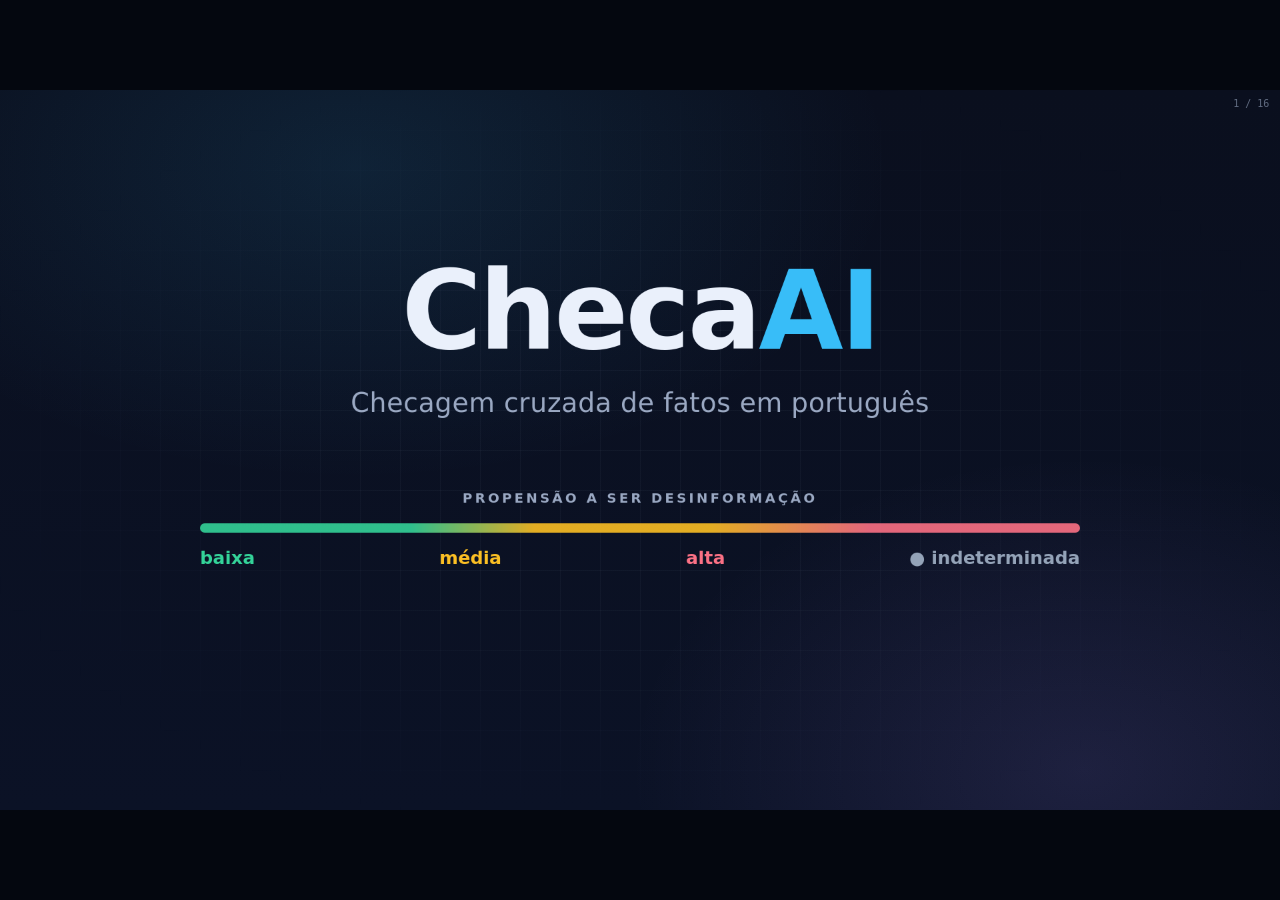
==== commit 8e6a919d: "sobe ajustes" ====
--- a/brag-output/slides/index.html
+++ b/brag-output/slides/index.html
@@ -1,1250 +1,685 @@
 <!doctype html>
 <html lang="pt-BR">
-
 <head>
-  <meta charset="utf-8">
-  <title>Checa-AI — apresentação</title>
-  <meta name="viewport" content="width=1920">
-  <link rel="stylesheet" href="style.css">
-  <link rel="stylesheet" href="deck.css">
-  <style>
-    /* ===== utilidades locais ===== */
-    .gl {
-      position: relative
-    }
-
-    .gl::after {
-      content: "";
-      position: absolute;
-      inset: 0;
-      border-radius: inherit;
-      box-shadow: 0 0 46px 6px var(--gc, #a78bfa);
-      opacity: var(--glow, 0);
-      pointer-events: none
-    }
-
-    .big {
-      font-size: 44px;
-      font-weight: 700;
-      letter-spacing: -.01em
-    }
-
-    .lab {
-      font-size: 20px;
-      color: var(--mute);
-      font-weight: 600
-    }
-
-    .row {
-      display: flex;
-      align-items: center
-    }
-
-    .node {
-      position: absolute;
-      border-radius: 20px;
-      border: 1.8px solid var(--line);
-      background: var(--panel2);
-      padding: 18px 20px
-    }
-
-    .node .nn {
-      font-size: 19px;
-      letter-spacing: .14em;
-      color: var(--mute);
-      font-weight: 700
-    }
-
-    .node .nt {
-      font-size: 30px;
-      font-weight: 700;
-      margin-top: 6px;
-      line-height: 1.1
-    }
-
-    .node .nd {
-      font-size: 20px;
-      color: var(--mute);
-      margin-top: 8px;
-      line-height: 1.25
-    }
-
-    .node.llm {
-      border-color: rgba(167, 139, 250, .65);
-      background: linear-gradient(160deg, rgba(167, 139, 250, .20), rgba(26, 38, 72, .92))
-    }
-
-    .node.code {
-      border-color: rgba(56, 189, 248, .5);
-      background: linear-gradient(160deg, rgba(56, 189, 248, .13), rgba(26, 38, 72, .92))
-    }
-
-    .node.llm .nn {
-      color: var(--llm)
-    }
-
-    .node.code .nn {
-      color: var(--code)
-    }
-
-    .arrow-t {
-      font-size: 20px;
-      font-weight: 650
-    }
-
-    .ok {
-      color: var(--baixa)
-    }
-
-    .warn {
-      color: var(--media)
-    }
-
-    .bad {
-      color: var(--alta)
-    }
-
-    .check {
-      display: inline-block;
-      width: 30px;
-      height: 30px;
-      border-radius: 50%;
-      text-align: center;
-      line-height: 30px;
-      font-size: 19px;
-      font-weight: 800
-    }
-
-    .check.y {
-      background: rgba(52, 211, 153, .18);
-      color: var(--baixa);
-      border: 1.5px solid rgba(52, 211, 153, .6)
-    }
-
-    .check.n {
-      background: rgba(251, 113, 133, .16);
-      color: var(--alta);
-      border: 1.5px solid rgba(251, 113, 133, .55)
-    }
-
-    .check.s {
-      background: rgba(148, 163, 184, .12);
-      color: var(--dim);
-      border: 1.5px solid rgba(148, 163, 184, .3)
-    }
-  </style>
+<meta charset="utf-8">
+<title>ChecaAI — apresentação</title>
+<meta name="viewport" content="width=1920">
+<link rel="stylesheet" href="style.css">
+<link rel="stylesheet" href="deck.css">
+<style>
+/* ===== utilidades locais ===== */
+.gl{position:relative}
+.gl::after{content:"";position:absolute;inset:0;border-radius:inherit;box-shadow:0 0 46px 6px var(--gc,#a78bfa);opacity:var(--glow,0);pointer-events:none}
+.big{font-size:44px;font-weight:700;letter-spacing:-.01em}
+.lab{font-size:20px;color:var(--mute);font-weight:600}
+.row{display:flex;align-items:center}
+.node{position:absolute;border-radius:20px;border:1.8px solid var(--line);background:var(--panel2);padding:18px 20px}
+.node .nn{font-size:19px;letter-spacing:.14em;color:var(--mute);font-weight:700}
+.node .nt{font-size:30px;font-weight:700;margin-top:6px;line-height:1.1}
+.node .nd{font-size:20px;color:var(--mute);margin-top:8px;line-height:1.25}
+.node.llm{border-color:rgba(167,139,250,.65);background:linear-gradient(160deg,rgba(167,139,250,.20),rgba(26,38,72,.92))}
+.node.code{border-color:rgba(56,189,248,.5);background:linear-gradient(160deg,rgba(56,189,248,.13),rgba(26,38,72,.92))}
+.node.llm .nn{color:var(--llm)} .node.code .nn{color:var(--code)}
+.arrow-t{font-size:20px;font-weight:650}
+.ok{color:var(--baixa)} .warn{color:var(--media)} .bad{color:var(--alta)}
+.check{display:inline-block;width:30px;height:30px;border-radius:50%;text-align:center;line-height:30px;font-size:19px;font-weight:800}
+.check.y{background:rgba(52,211,153,.18);color:var(--baixa);border:1.5px solid rgba(52,211,153,.6)}
+.check.n{background:rgba(251,113,133,.16);color:var(--alta);border:1.5px solid rgba(251,113,133,.55)}
+.check.s{background:rgba(148,163,184,.12);color:var(--dim);border:1.5px solid rgba(148,163,184,.3)}
+</style>
 </head>
-
 <body>
-  <div id="stage">
-    <div id="bg"></div>
-    <div id="grid"></div>
-
-    <svg width="0" height="0" style="position:absolute">
-      <defs>
-        <marker id="ah" viewBox="0 0 10 10" refX="8" refY="5" markerWidth="7" markerHeight="7"
-          orient="auto-start-reverse">
-          <path d="M0 0L10 5L0 10z" fill="#9aa8c2" />
-        </marker>
-        <marker id="ahv" viewBox="0 0 10 10" refX="8" refY="5" markerWidth="7" markerHeight="7"
-          orient="auto-start-reverse">
-          <path d="M0 0L10 5L0 10z" fill="#a78bfa" />
-        </marker>
-        <marker id="ahc" viewBox="0 0 10 10" refX="8" refY="5" markerWidth="7" markerHeight="7"
-          orient="auto-start-reverse">
-          <path d="M0 0L10 5L0 10z" fill="#38bdf8" />
-        </marker>
-        <marker id="aha" viewBox="0 0 10 10" refX="8" refY="5" markerWidth="7" markerHeight="7"
-          orient="auto-start-reverse">
-          <path d="M0 0L10 5L0 10z" fill="#fbbf24" />
-        </marker>
-      </defs>
+<div id="stage">
+<div id="bg"></div><div id="grid"></div>
+
+<svg width="0" height="0" style="position:absolute"><defs>
+ <marker id="ah" viewBox="0 0 10 10" refX="8" refY="5" markerWidth="7" markerHeight="7" orient="auto-start-reverse"><path d="M0 0L10 5L0 10z" fill="#9aa8c2"/></marker>
+ <marker id="ahv" viewBox="0 0 10 10" refX="8" refY="5" markerWidth="7" markerHeight="7" orient="auto-start-reverse"><path d="M0 0L10 5L0 10z" fill="#a78bfa"/></marker>
+ <marker id="ahc" viewBox="0 0 10 10" refX="8" refY="5" markerWidth="7" markerHeight="7" orient="auto-start-reverse"><path d="M0 0L10 5L0 10z" fill="#38bdf8"/></marker>
+ <marker id="aha" viewBox="0 0 10 10" refX="8" refY="5" markerWidth="7" markerHeight="7" orient="auto-start-reverse"><path d="M0 0L10 5L0 10z" fill="#fbbf24"/></marker>
+</defs></svg>
+
+<!-- ================= 0. HOOK ================= -->
+<section class="scene" id="sc-hook">
+  <div class="abs rv panel" data-at="0.35" data-d="0.8" data-dy="30" data-out="s3-0.15" data-od="0.45" style="left:560px;top:200px;width:800px;height:420px">
+    <div class="row" style="padding:26px 34px;border-bottom:1.5px solid var(--line);gap:18px">
+      <div style="width:58px;height:58px;border-radius:50%;background:linear-gradient(135deg,#38bdf8,#a78bfa);display:flex;align-items:center;justify-content:center;font-size:28px;font-weight:700">G</div>
+      <div><div style="font-size:28px;font-weight:650">Grupo da família</div><div class="lab" style="font-size:19px">mensagem encaminhada</div></div>
+    </div>
+    <div style="padding:46px 40px">
+      <div class="rv" data-at="1.3" data-d="0.7" data-dy="22" style="display:inline-block;background:rgba(56,189,248,.14);border:1.5px solid rgba(56,189,248,.4);border-radius:22px 22px 22px 6px;padding:26px 38px">
+        <div style="font-size:19px;color:var(--mute);margin-bottom:8px;font-style:italic">↪ Encaminhada</div>
+        <div style="font-size:64px;font-weight:700;letter-spacing:-.01em">Café cura câncer</div>
+      </div>
+    </div>
+  </div>
+  <div class="abs rv" data-at="s2" data-d="0.7" data-out="s3-0.15" data-od="0.45" style="left:0;right:0;top:716px;text-align:center;font-size:68px;font-weight:300;letter-spacing:.01em;color:var(--tx)">Verdade ou mentira<span style="color:var(--media);font-weight:700">?</span></div>
+
+  <div class="abs rv" data-at="s3+0.3" data-d="1.0" data-dy="18" data-s="0.97" style="left:0;right:0;top:250px;text-align:center;font-size:164px;font-weight:700;letter-spacing:-.025em;line-height:1">Checa<span style="color:var(--code)">AI</span></div>
+  <div class="abs rv" data-at="s3+1.1" data-d="0.9" style="left:0;right:0;top:446px;text-align:center;font-size:40px;color:var(--mute);font-weight:400;letter-spacing:.01em">Checagem cruzada de fatos em português</div>
+
+  <div class="abs rv" data-at="s4" data-d="0.8" style="left:300px;right:300px;top:600px">
+    <div class="lab" style="text-align:center;letter-spacing:.2em;text-transform:uppercase;font-size:20px;margin-bottom:26px">propensão a ser desinformação</div>
+    <div style="position:relative;height:14px;border-radius:7px;background:linear-gradient(90deg,#34d399 0%,#34d399 24%,#fbbf24 38%,#fbbf24 58%,#fb7185 76%,#fb7185 100%);opacity:.9"></div>
+    <div class="row" style="justify-content:space-between;margin-top:22px;font-size:27px;font-weight:650">
+      <span class="rv" data-at="s4+0.6" style="color:var(--baixa)">baixa</span>
+      <span class="rv" data-at="s4+1.4" style="color:var(--media)">média</span>
+      <span class="rv" data-at="s4+2.2" style="color:var(--alta)">alta</span>
+      <span class="rv" data-at="s4+3.0" style="color:var(--ind)">● indeterminada</span>
+    </div>
+  </div>
+</section>
+
+<!-- ================= 1. PRINCÍPIO ================= -->
+<section class="scene" id="sc-principio">
+  <div class="hdr rv" data-at="0.15" data-d="0.8">
+    <div class="eyebrow"><span class="n">Princípio de projeto</span><span class="bar"></span><span>saída</span></div>
+    <h1>Propensão, não veredito</h1>
+  </div>
+  <div class="body">
+    <div class="row" style="gap:32px;align-items:stretch" id="lvl-cards">
+      <div class="panel rv" data-at="s1+0.4" style="width:396px;height:300px;padding:30px;border-color:rgba(52,211,153,.5)">
+        <div class="row" style="gap:14px"><span class="dotc" style="background:var(--baixa)"></span><span class="big" style="color:var(--baixa)">Baixa</span></div>
+        <div class="mono" style="margin-top:20px;font-size:25px;color:var(--mute)">L ≤ −1,10</div>
+        <div style="margin-top:16px;font-size:24px;line-height:1.3">Fontes independentes <b>sustentam</b> a afirmação.</div>
+      </div>
+      <div class="panel rv" data-at="s1+1.0" style="width:396px;height:300px;padding:30px;border-color:rgba(251,191,36,.5)">
+        <div class="row" style="gap:14px"><span class="dotc" style="background:var(--media)"></span><span class="big" style="color:var(--media)">Média</span></div>
+        <div class="mono" style="margin-top:20px;font-size:25px;color:var(--mute)">|L| &lt; 1,10</div>
+        <div style="margin-top:16px;font-size:24px;line-height:1.3">Evidência insuficiente ou <b>em conflito</b>.</div>
+      </div>
+      <div class="panel rv" data-at="s1+1.6" style="width:396px;height:300px;padding:30px;border-color:rgba(251,113,133,.5)">
+        <div class="row" style="gap:14px"><span class="dotc" style="background:var(--alta)"></span><span class="big" style="color:var(--alta)">Alta</span></div>
+        <div class="mono" style="margin-top:20px;font-size:25px;color:var(--mute)">L ≥ +1,10</div>
+        <div style="margin-top:16px;font-size:24px;line-height:1.3">Fontes independentes <b>contestam</b> a afirmação.</div>
+      </div>
+      <div class="panel rv pl gl" data-at="s1+2.4" data-pat="s2" style="width:396px;height:300px;padding:30px;border-color:rgba(148,163,184,.5);--gc:rgba(148,163,184,.55)" id="card-ind">
+        <div class="row" style="gap:14px"><span class="dotc" style="background:var(--ind)"></span><span class="big" style="color:var(--ind)">Indeterminada</span></div>
+        <div class="mono" style="margin-top:20px;font-size:25px;color:var(--mute)">nenhum voto</div>
+        <div style="margin-top:16px;font-size:24px;line-height:1.3">Nenhuma fonte <b>trata do assunto</b>.</div>
+      </div>
+    </div>
+    <div class="panel rv" data-at="s2" style="position:absolute;left:0;top:336px;width:1680px;height:120px;padding:0 44px;display:flex;align-items:center;gap:36px;border-color:rgba(148,163,184,.35)">
+      <div style="font-size:50px;font-weight:700;letter-spacing:-.01em;white-space:nowrap">ausência de evidência <span style="color:var(--ind)">≠</span> evidência</div>
+      <div style="font-size:24px;color:var(--mute);line-height:1.3">Nada empurra o nível sem uma fonte que tenha tomado posição sobre a afirmação.</div>
+    </div>
+    <div class="row rv" data-at="s3" style="position:absolute;left:0;top:486px;width:1680px;gap:30px;align-items:stretch">
+      <div class="panel llm" style="flex:1;height:196px;padding:26px 32px">
+        <span class="tag llm">O modelo de linguagem</span>
+        <div style="margin-top:18px;font-size:30px;font-weight:600">extrai · reescreve · classifica</div>
+        <div class="mute" style="margin-top:8px;font-size:22px">propõe — mas é sempre conferido pelo código</div>
+      </div>
+      <div class="panel code" style="flex:1;height:196px;padding:26px 32px">
+        <span class="tag code">O código determinístico</span>
+        <div style="margin-top:18px;font-size:30px;font-weight:600">pesa · soma · decide · redige</div>
+        <div class="mute" style="margin-top:8px;font-size:22px">o nível e o texto final nunca vêm do LLM</div>
+      </div>
+    </div>
+  </div>
+</section>
+
+<!-- ================= 2. VISÃO GERAL ================= -->
+<section class="scene" id="sc-visao">
+  <div class="hdr rv" data-at="0.15" data-d="0.8">
+    <div class="eyebrow"><span class="n">Visão geral</span><span class="bar"></span><span>pipeline</span></div>
+    <h1>Dez etapas, cada uma com recibo</h1>
+  </div>
+  <div class="body" id="visao-body"></div>
+</section>
+
+<!-- ================= 3. RECEBIMENTO ================= -->
+<section class="scene" id="sc-recebimento">
+  <div class="hdr rv" data-at="0.15" data-d="0.8">
+    <div class="eyebrow"><span class="n">Etapa 1</span><span class="bar"></span><span>recebimento</span></div>
+    <h1>Ler o texto antes de buscar</h1>
+    <div class="tags"><span class="tag code">código determinístico</span></div>
+  </div>
+  <div class="body">
+    <div class="row rv" data-at="s1" style="gap:16px">
+      <span class="chip" style="border-color:rgba(56,189,248,.5);color:#bfe9fd">texto</span>
+      <span class="chip" style="border-color:rgba(56,189,248,.5);color:#bfe9fd">título</span>
+      <span class="chip" style="border-color:rgba(56,189,248,.5);color:#bfe9fd">link</span>
+      <span class="chip" style="border-style:dashed;color:var(--dim)">foto / vídeo → só orientação</span>
+    </div>
+    <div class="panel rv" data-at="s1+0.8" style="position:absolute;left:0;top:86px;width:1090px;height:190px;padding:26px 34px">
+      <div class="ptitle">entrada · exemplo ilustrativo</div>
+      <div class="ty" data-at="s1+1.5" data-cps="26" style="margin-top:20px;font-size:35px;line-height:1.35;font-weight:500"><span class="ul" data-at="s2+0.2" style="--ulc:var(--media)">Me passaram que</span> o governo vai bloquear as contas de todo mundo <span class="ul" data-at="s2@3/4" style="--ulc:var(--code)">hoje</span>.</div>
+    </div>
+    <div class="panel rv" data-at="s2" style="position:absolute;left:1130px;top:0;width:550px;height:360px;padding:24px 30px">
+      <div class="ptitle">detectores</div>
+      <div class="row rv" data-at="s2@0/4+0.2" style="margin-top:20px;gap:16px"><span class="check y">✓</span><div><div style="font-size:25px;font-weight:600">marcador de tempo</div><div class="mono" style="font-size:19px;color:var(--code)">“hoje” → janela de 2 dias</div></div></div>
+      <div class="row rv" data-at="s2@1/4+0.2" style="margin-top:20px;gap:16px"><span class="check y" style="background:rgba(251,191,36,.16);color:var(--media);border-color:rgba(251,191,36,.6)">✓</span><div><div style="font-size:25px;font-weight:600">relato de segunda mão</div><div class="mono" style="font-size:19px;color:var(--media)">“Me passaram que…”</div></div></div>
+      <div class="row rv" data-at="s2@2/4+0.2" style="margin-top:20px;gap:16px"><span class="check s">–</span><div style="font-size:25px;color:var(--dim)">opinião ou sátira</div></div>
+      <div class="row rv" data-at="s2@3/4+0.2" style="margin-top:20px;gap:16px"><span class="check s">–</span><div style="font-size:25px;color:var(--dim)">afirmação vaga</div></div>
+    </div>
+    <div class="panel code rv" data-at="s3" style="position:absolute;left:0;top:306px;width:1090px;height:300px;padding:26px 34px">
+      <div class="ptitle">janela temporal (regra de data)</div>
+      <div style="position:relative;margin-top:14px;height:200px">
+        <div style="position:absolute;left:0;right:0;top:110px;height:3px;background:var(--line)"></div>
+        <div class="rv" data-at="s3+0.6" style="position:absolute;right:60px;top:64px;width:170px;height:92px;border-radius:12px;background:rgba(56,189,248,.18);border:1.5px solid rgba(56,189,248,.6)"></div>
+        <div class="rv" data-at="s3+0.9" style="position:absolute;right:60px;top:20px;width:170px;text-align:center;font-size:22px;color:var(--code);font-weight:700">janela: 2 dias</div>
+        <div class="rv" data-at="s3+0.6" style="position:absolute;right:40px;top:100px;width:22px;height:22px;border-radius:50%;background:var(--code);box-shadow:0 0 18px var(--code)"></div>
+        <div class="rv" data-at="s3+0.9" style="position:absolute;right:20px;top:136px;font-size:24px;font-weight:700;color:var(--code)">hoje</div>
+        <div class="rv" data-at="s3+1.6" style="position:absolute;left:90px;top:100px;width:22px;height:22px;border-radius:50%;background:var(--ind)"></div>
+        <div class="rv" data-at="s3+1.9" style="position:absolute;left:36px;top:140px;width:230px;font-size:21px;color:var(--mute);line-height:1.25">fonte de outro período</div>
+        <div class="rv" data-at="s3+2.4" style="position:absolute;left:300px;top:86px;width:520px;font-size:23px;line-height:1.35;color:var(--tx)">Fora da janela, o peso da fonte cai: ela provavelmente fala de <b>outro episódio</b>.</div>
+      </div>
+    </div>
+  </div>
+</section>
+
+<!-- ================= 4. AFIRMAÇÕES ================= -->
+<section class="scene" id="sc-afirmacoes">
+  <div class="hdr rv" data-at="0.15" data-d="0.8">
+    <div class="eyebrow"><span class="n">Etapa 2</span><span class="bar"></span><span>afirmações</span></div>
+    <h1>Quebrar o texto em afirmações atômicas</h1>
+    <div class="tags"><span class="tag llm">usa LLM</span></div>
+  </div>
+  <div class="body">
+    <div class="panel rv" data-at="s1" style="position:absolute;left:0;top:0;width:500px;height:210px;padding:24px 28px">
+      <div class="ptitle">entrada do usuário</div>
+      <div style="margin-top:18px;font-size:34px;line-height:1.28;font-weight:500">“É falso que a vacina altera o DNA.”</div>
+    </div>
+    <svg class="abs rv" data-at="s1+0.8" width="170" height="120" style="left:510px;top:60px"><path class="dr" data-at="s1+0.8" data-d="0.8" d="M10 60 H150" stroke="#a78bfa" stroke-width="3" fill="none" marker-end="url(#ahv)"/></svg>
+    <span class="tag llm abs rv" data-at="s1+1.2" style="left:560px;top:16px">LLM</span>
+    <div class="panel llm rv" data-at="s1+1.0" style="position:absolute;left:690px;top:0;width:990px;height:384px;padding:24px 34px">
+      <div class="ptitle">saída validada (JSON) · até 3 afirmações</div>
+      <div class="ty mono" data-at="s2" data-cps="52" style="margin-top:14px;font-size:29px;line-height:1.5;white-space:pre"><span class="v">{</span>
+  <span class="k">"afirmacao"</span>: <span class="s">"A vacina não altera o DNA"</span>,
+  <span class="k">"nucleo"</span>: <span class="s">"A vacina altera o DNA"</span>,
+  <span class="k">"polaridade"</span>: <span class="s">"nega"</span>,
+  <span class="k">"consulta"</span>: <span class="s">"vacina covid altera DNA"</span>,
+  <span class="k">"marcadores_tempo"</span>: []
+<span class="v">}</span></div>
+    </div>
+    <div class="row rv" data-at="s3" style="position:absolute;left:0;top:414px;width:1680px;gap:18px;align-items:stretch">
+      <div class="panel" style="flex:1.25;height:150px;padding:20px 24px"><div class="ptitle">núcleo avaliado</div><div style="margin-top:12px;font-size:27px;font-weight:600">“A vacina altera o DNA”</div></div>
+      <div class="abs" style="position:relative;align-self:center;font-size:36px;color:var(--mute)">→</div>
+      <div class="panel llm rv" data-at="s3@1/4" style="flex:1;height:150px;padding:20px 24px"><div class="ptitle">juiz diz</div><div style="margin-top:12px;font-size:27px;font-weight:700"><span class="refuta">REFUTA</span> o núcleo <span class="mono" style="color:var(--mute)">(+1)</span></div></div>
+      <div style="align-self:center;font-size:36px;color:var(--mute)">×</div>
+      <div class="panel rv" data-at="s3@2/4" style="flex:1;height:150px;padding:20px 24px"><div class="ptitle">polaridade do usuário</div><div style="margin-top:12px;font-size:27px;font-weight:700">nega <span class="mono" style="color:var(--mute)">(−1)</span></div></div>
+      <div style="align-self:center;font-size:36px;color:var(--mute)">=</div>
+      <div class="panel code rv" data-at="s3@3/4" style="flex:1.25;height:150px;padding:20px 24px"><div class="ptitle">direção do voto</div><div style="margin-top:12px;font-size:27px;font-weight:700"><span class="mono" style="color:var(--baixa)">−1</span> <span class="mute" style="font-size:22px;font-weight:500">a favor do usuário</span></div></div>
+    </div>
+    <div class="row rv" data-at="s4" style="position:absolute;left:0;top:602px;width:1680px;gap:14px;align-items:center">
+      <div class="panel llm" style="padding:16px 22px;font-size:23px;font-weight:600">LLM gera JSON</div>
+      <span style="color:var(--mute);font-size:28px">→</span>
+      <div class="panel code" style="padding:16px 22px;font-size:23px;font-weight:600">Pydantic valida <span class="ok">✓</span></div>
+      <span style="color:var(--mute);font-size:28px">→</span>
+      <div class="panel rv" data-at="s4@1/3" style="padding:16px 22px;font-size:23px;font-weight:600"><span class="bad">✗</span> 1 nova tentativa com correção</div>
+      <span style="color:var(--mute);font-size:28px">→</span>
+      <div class="panel rv" data-at="s4@2/3" style="padding:16px 22px;font-size:23px;font-weight:600;border-color:rgba(251,191,36,.5)"><span class="warn">⚑</span> fallback regex · marcado no recibo</div>
+    </div>
+  </div>
+</section>
+
+<!-- ================= 5. BUSCA ================= -->
+<section class="scene" id="sc-busca">
+  <div class="hdr rv" data-at="0.15" data-d="0.8">
+    <div class="eyebrow"><span class="n">Etapa 3</span><span class="bar"></span><span>busca aberta</span></div>
+    <h1>Duas consultas por afirmação</h1>
+    <div class="tags"><span class="tag code">SerpAPI · código</span></div>
+  </div>
+  <div class="body">
+    <div class="panel rv" data-at="s1" style="position:absolute;left:0;top:104px;width:330px;height:130px;padding:18px 22px">
+      <div class="ptitle">afirmação</div>
+      <div class="mono" style="margin-top:12px;font-size:22px;color:#fcd34d;line-height:1.3">vacina covid<br>altera DNA</div>
+    </div>
+    <svg class="abs" width="80" height="340" style="left:335px;top:0">
+      <path class="dr" data-at="s1+0.6" data-d="0.7" d="M6 169 C40 169,40 70,74 70" stroke="#38bdf8" stroke-width="3" fill="none" marker-end="url(#ahc)"/>
+      <path class="dr" data-at="s1+0.9" data-d="0.7" d="M6 169 C40 169,40 255,74 255" stroke="#38bdf8" stroke-width="3" fill="none" marker-end="url(#ahc)"/>
     </svg>
-
-    <!-- ================= 0. HOOK ================= -->
-    <section class="scene" id="sc-hook">
-      <div class="abs rv panel" data-at="0.35" data-d="0.8" data-dy="30" data-out="s3-0.15" data-od="0.45"
-        style="left:560px;top:200px;width:800px;height:420px">
-        <div class="row" style="padding:26px 34px;border-bottom:1.5px solid var(--line);gap:18px">
-          <div
-            style="width:58px;height:58px;border-radius:50%;background:linear-gradient(135deg,#38bdf8,#a78bfa);display:flex;align-items:center;justify-content:center;font-size:28px;font-weight:700">
-            G</div>
-          <div>
-            <div style="font-size:28px;font-weight:650">Grupo da família</div>
-            <div class="lab" style="font-size:19px">mensagem encaminhada</div>
-          </div>
-        </div>
-        <div style="padding:46px 40px">
-          <div class="rv" data-at="1.3" data-d="0.7" data-dy="22"
-            style="display:inline-block;background:rgba(56,189,248,.14);border:1.5px solid rgba(56,189,248,.4);border-radius:22px 22px 22px 6px;padding:26px 38px">
-            <div style="font-size:19px;color:var(--mute);margin-bottom:8px;font-style:italic">↪ Encaminhada</div>
-            <div style="font-size:64px;font-weight:700;letter-spacing:-.01em">Café cura câncer</div>
-          </div>
-        </div>
-      </div>
-      <div class="abs rv" data-at="s2" data-d="0.7" data-out="s3-0.15" data-od="0.45"
-        style="left:0;right:0;top:716px;text-align:center;font-size:68px;font-weight:300;letter-spacing:.01em;color:var(--tx)">
-        Verdade ou mentira<span style="color:var(--media);font-weight:700">?</span></div>
-
-      <div class="abs rv" data-at="s3+0.3" data-d="1.0" data-dy="18" data-s="0.97"
-        style="left:0;right:0;top:250px;text-align:center;font-size:164px;font-weight:700;letter-spacing:-.025em;line-height:1">
-        Checa<span style="color:var(--code)">-</span><span style="color:var(--llm)">AI</span></div>
-      <div class="abs rv" data-at="s3+1.1" data-d="0.9"
-        style="left:0;right:0;top:446px;text-align:center;font-size:40px;color:var(--mute);font-weight:400;letter-spacing:.01em">
-        Checagem cruzada de fatos em português</div>
-
-      <div class="abs rv" data-at="s4" data-d="0.8" style="left:300px;right:300px;top:600px">
-        <div class="lab"
-          style="text-align:center;letter-spacing:.2em;text-transform:uppercase;font-size:20px;margin-bottom:26px">
-          propensão a ser desinformação</div>
-        <div
-          style="position:relative;height:14px;border-radius:7px;background:linear-gradient(90deg,#34d399 0%,#34d399 24%,#fbbf24 38%,#fbbf24 58%,#fb7185 76%,#fb7185 100%);opacity:.9">
-        </div>
-        <div class="row" style="justify-content:space-between;margin-top:22px;font-size:27px;font-weight:650">
-          <span class="rv" data-at="s4+0.6" style="color:var(--baixa)">baixa</span>
-          <span class="rv" data-at="s4+1.4" style="color:var(--media)">média</span>
-          <span class="rv" data-at="s4+2.2" style="color:var(--alta)">alta</span>
-          <span class="rv" data-at="s4+3.0" style="color:var(--ind)">● indeterminada</span>
-        </div>
-      </div>
-    </section>
-
-    <!-- ================= 1. PRINCÍPIO ================= -->
-    <section class="scene" id="sc-principio">
-      <div class="hdr rv" data-at="0.15" data-d="0.8">
-        <div class="eyebrow"><span class="n">Princípio de projeto</span><span class="bar"></span><span>saída</span>
-        </div>
-        <h1>Propensão, não veredito</h1>
-      </div>
-      <div class="body">
-        <div class="row" style="gap:32px;align-items:stretch" id="lvl-cards">
-          <div class="panel rv" data-at="s1+0.4"
-            style="width:396px;height:300px;padding:30px;border-color:rgba(52,211,153,.5)">
-            <div class="row" style="gap:14px"><span class="dotc" style="background:var(--baixa)"></span><span
-                class="big" style="color:var(--baixa)">Baixa</span></div>
-            <div class="mono" style="margin-top:20px;font-size:25px;color:var(--mute)">L ≤ −1,10</div>
-            <div style="margin-top:16px;font-size:24px;line-height:1.3">Fontes independentes <b>sustentam</b> a
-              afirmação.</div>
-          </div>
-          <div class="panel rv" data-at="s1+1.0"
-            style="width:396px;height:300px;padding:30px;border-color:rgba(251,191,36,.5)">
-            <div class="row" style="gap:14px"><span class="dotc" style="background:var(--media)"></span><span
-                class="big" style="color:var(--media)">Média</span></div>
-            <div class="mono" style="margin-top:20px;font-size:25px;color:var(--mute)">|L| &lt; 1,10</div>
-            <div style="margin-top:16px;font-size:24px;line-height:1.3">Evidência insuficiente ou <b>em conflito</b>.
-            </div>
-          </div>
-          <div class="panel rv" data-at="s1+1.6"
-            style="width:396px;height:300px;padding:30px;border-color:rgba(251,113,133,.5)">
-            <div class="row" style="gap:14px"><span class="dotc" style="background:var(--alta)"></span><span class="big"
-                style="color:var(--alta)">Alta</span></div>
-            <div class="mono" style="margin-top:20px;font-size:25px;color:var(--mute)">L ≥ +1,10</div>
-            <div style="margin-top:16px;font-size:24px;line-height:1.3">Fontes independentes <b>contestam</b> a
-              afirmação.</div>
-          </div>
-          <div class="panel rv pl gl" data-at="s1+2.4" data-pat="s2"
-            style="width:396px;height:300px;padding:30px;border-color:rgba(148,163,184,.5);--gc:rgba(148,163,184,.55)"
-            id="card-ind">
-            <div class="row" style="gap:14px"><span class="dotc" style="background:var(--ind)"></span><span class="big"
-                style="color:var(--ind)">Indeterminada</span></div>
-            <div class="mono" style="margin-top:20px;font-size:25px;color:var(--mute)">nenhum voto</div>
-            <div style="margin-top:16px;font-size:24px;line-height:1.3">Nenhuma fonte <b>trata do assunto</b>.</div>
-          </div>
-        </div>
-        <div class="panel rv" data-at="s2"
-          style="position:absolute;left:0;top:336px;width:1680px;height:120px;padding:0 44px;display:flex;align-items:center;gap:36px;border-color:rgba(148,163,184,.35)">
-          <div style="font-size:50px;font-weight:700;letter-spacing:-.01em;white-space:nowrap">ausência de evidência
-            <span style="color:var(--ind)">≠</span> evidência
-          </div>
-          <div style="font-size:24px;color:var(--mute);line-height:1.3">Nada empurra o nível sem uma fonte que tenha
-            tomado posição sobre a afirmação.</div>
-        </div>
-        <div class="row rv" data-at="s3"
-          style="position:absolute;left:0;top:486px;width:1680px;gap:30px;align-items:stretch">
-          <div class="panel llm" style="flex:1;height:196px;padding:26px 32px">
-            <span class="tag llm">O modelo de linguagem</span>
-            <div style="margin-top:18px;font-size:30px;font-weight:600">extrai · reescreve · classifica</div>
-            <div class="mute" style="margin-top:8px;font-size:22px">propõe — mas é sempre conferido pelo código</div>
-          </div>
-          <div class="panel code" style="flex:1;height:196px;padding:26px 32px">
-            <span class="tag code">O código determinístico</span>
-            <div style="margin-top:18px;font-size:30px;font-weight:600">pesa · soma · decide · redige</div>
-            <div class="mute" style="margin-top:8px;font-size:22px">o nível e o texto final nunca vêm do LLM</div>
-          </div>
-        </div>
-      </div>
-    </section>
-
-    <!-- ================= 2. VISÃO GERAL ================= -->
-    <section class="scene" id="sc-visao">
-      <div class="hdr rv" data-at="0.15" data-d="0.8">
-        <div class="eyebrow"><span class="n">Visão geral</span><span class="bar"></span><span>pipeline</span></div>
-        <h1>Dez etapas, cada uma com recibo</h1>
-      </div>
-      <div class="body" id="visao-body"></div>
-    </section>
-
-    <!-- ================= 3. RECEBIMENTO ================= -->
-    <section class="scene" id="sc-recebimento">
-      <div class="hdr rv" data-at="0.15" data-d="0.8">
-        <div class="eyebrow"><span class="n">Etapa 1</span><span class="bar"></span><span>recebimento</span></div>
-        <h1>Ler o texto antes de buscar</h1>
-        <div class="tags"><span class="tag code">código determinístico</span></div>
-      </div>
-      <div class="body">
-        <div class="row rv" data-at="s1" style="gap:16px">
-          <span class="chip" style="border-color:rgba(56,189,248,.5);color:#bfe9fd">texto</span>
-          <span class="chip" style="border-color:rgba(56,189,248,.5);color:#bfe9fd">título</span>
-          <span class="chip" style="border-color:rgba(56,189,248,.5);color:#bfe9fd">link</span>
-          <span class="chip" style="border-style:dashed;color:var(--dim)">foto / vídeo → só orientação</span>
-        </div>
-        <div class="panel rv" data-at="s1+0.8"
-          style="position:absolute;left:0;top:86px;width:1090px;height:190px;padding:26px 34px">
-          <div class="ptitle">entrada · exemplo ilustrativo</div>
-          <div class="ty" data-at="s1+1.5" data-cps="26"
-            style="margin-top:20px;font-size:35px;line-height:1.35;font-weight:500"><span class="ul" data-at="s2+0.2"
-              style="--ulc:var(--media)">Me passaram que</span> o governo vai bloquear as contas de todo mundo <span
-              class="ul" data-at="s2@3/4" style="--ulc:var(--code)">hoje</span>.</div>
-        </div>
-        <div class="panel rv" data-at="s2"
-          style="position:absolute;left:1130px;top:0;width:550px;height:360px;padding:24px 30px">
-          <div class="ptitle">detectores</div>
-          <div class="row rv" data-at="s2@0/4+0.2" style="margin-top:20px;gap:16px"><span class="check y">✓</span>
-            <div>
-              <div style="font-size:25px;font-weight:600">marcador de tempo</div>
-              <div class="mono" style="font-size:19px;color:var(--code)">“hoje” → janela de 2 dias</div>
-            </div>
-          </div>
-          <div class="row rv" data-at="s2@1/4+0.2" style="margin-top:20px;gap:16px"><span class="check y"
-              style="background:rgba(251,191,36,.16);color:var(--media);border-color:rgba(251,191,36,.6)">✓</span>
-            <div>
-              <div style="font-size:25px;font-weight:600">relato de segunda mão</div>
-              <div class="mono" style="font-size:19px;color:var(--media)">“Me passaram que…”</div>
-            </div>
-          </div>
-          <div class="row rv" data-at="s2@2/4+0.2" style="margin-top:20px;gap:16px"><span class="check s">–</span>
-            <div style="font-size:25px;color:var(--dim)">opinião ou sátira</div>
-          </div>
-          <div class="row rv" data-at="s2@3/4+0.2" style="margin-top:20px;gap:16px"><span class="check s">–</span>
-            <div style="font-size:25px;color:var(--dim)">afirmação vaga</div>
-          </div>
-        </div>
-        <div class="panel code rv" data-at="s3"
-          style="position:absolute;left:0;top:306px;width:1090px;height:300px;padding:26px 34px">
-          <div class="ptitle">janela temporal (regra de data)</div>
-          <div style="position:relative;margin-top:14px;height:200px">
-            <div style="position:absolute;left:0;right:0;top:110px;height:3px;background:var(--line)"></div>
-            <div class="rv" data-at="s3+0.6"
-              style="position:absolute;right:60px;top:64px;width:170px;height:92px;border-radius:12px;background:rgba(56,189,248,.18);border:1.5px solid rgba(56,189,248,.6)">
-            </div>
-            <div class="rv" data-at="s3+0.9"
-              style="position:absolute;right:60px;top:20px;width:170px;text-align:center;font-size:22px;color:var(--code);font-weight:700">
-              janela: 2 dias</div>
-            <div class="rv" data-at="s3+0.6"
-              style="position:absolute;right:40px;top:100px;width:22px;height:22px;border-radius:50%;background:var(--code);box-shadow:0 0 18px var(--code)">
-            </div>
-            <div class="rv" data-at="s3+0.9"
-              style="position:absolute;right:20px;top:136px;font-size:24px;font-weight:700;color:var(--code)">hoje</div>
-            <div class="rv" data-at="s3+1.6"
-              style="position:absolute;left:90px;top:100px;width:22px;height:22px;border-radius:50%;background:var(--ind)">
-            </div>
-            <div class="rv" data-at="s3+1.9"
-              style="position:absolute;left:36px;top:140px;width:230px;font-size:21px;color:var(--mute);line-height:1.25">
-              fonte de outro período</div>
-            <div class="rv" data-at="s3+2.4"
-              style="position:absolute;left:300px;top:86px;width:520px;font-size:23px;line-height:1.35;color:var(--tx)">
-              Fora da janela, o peso da fonte cai: ela provavelmente fala de <b>outro episódio</b>.</div>
-          </div>
-        </div>
-      </div>
-    </section>
-
-    <!-- ================= 4. AFIRMAÇÕES ================= -->
-    <section class="scene" id="sc-afirmacoes">
-      <div class="hdr rv" data-at="0.15" data-d="0.8">
-        <div class="eyebrow"><span class="n">Etapa 2</span><span class="bar"></span><span>afirmações</span></div>
-        <h1>Quebrar o texto em afirmações atômicas</h1>
-        <div class="tags"><span class="tag llm">usa LLM</span></div>
-      </div>
-      <div class="body">
-        <div class="panel rv" data-at="s1"
-          style="position:absolute;left:0;top:0;width:500px;height:210px;padding:24px 28px">
-          <div class="ptitle">entrada do usuário</div>
-          <div style="margin-top:18px;font-size:34px;line-height:1.28;font-weight:500">“É falso que a vacina altera o
-            DNA.”</div>
-        </div>
-        <svg class="abs rv" data-at="s1+0.8" width="170" height="120" style="left:510px;top:60px">
-          <path class="dr" data-at="s1+0.8" data-d="0.8" d="M10 60 H150" stroke="#a78bfa" stroke-width="3" fill="none"
-            marker-end="url(#ahv)" />
-        </svg>
-        <span class="tag llm abs rv" data-at="s1+1.2" style="left:560px;top:16px">LLM</span>
-        <div class="panel llm rv" data-at="s1+1.0"
-          style="position:absolute;left:690px;top:0;width:990px;height:384px;padding:24px 34px">
-          <div class="ptitle">saída validada (JSON) · até 3 afirmações</div>
-          <div class="ty mono" data-at="s2" data-cps="52"
-            style="margin-top:14px;font-size:29px;line-height:1.5;white-space:pre"><span class="v">{</span>
-            <span class="k">"afirmacao"</span>: <span class="s">"A vacina não altera o DNA"</span>,
-            <span class="k">"nucleo"</span>: <span class="s">"A vacina altera o DNA"</span>,
-            <span class="k">"polaridade"</span>: <span class="s">"nega"</span>,
-            <span class="k">"consulta"</span>: <span class="s">"vacina covid altera DNA"</span>,
-            <span class="k">"marcadores_tempo"</span>: []
-            <span class="v">}</span>
-          </div>
-        </div>
-        <div class="row rv" data-at="s3"
-          style="position:absolute;left:0;top:414px;width:1680px;gap:18px;align-items:stretch">
-          <div class="panel" style="flex:1.25;height:150px;padding:20px 24px">
-            <div class="ptitle">núcleo avaliado</div>
-            <div style="margin-top:12px;font-size:27px;font-weight:600">“A vacina altera o DNA”</div>
-          </div>
-          <div class="abs" style="position:relative;align-self:center;font-size:36px;color:var(--mute)">→</div>
-          <div class="panel llm rv" data-at="s3@1/4" style="flex:1;height:150px;padding:20px 24px">
-            <div class="ptitle">juiz diz</div>
-            <div style="margin-top:12px;font-size:27px;font-weight:700"><span class="refuta">REFUTA</span> o núcleo
-              <span class="mono" style="color:var(--mute)">(+1)</span>
-            </div>
-          </div>
-          <div style="align-self:center;font-size:36px;color:var(--mute)">×</div>
-          <div class="panel rv" data-at="s3@2/4" style="flex:1;height:150px;padding:20px 24px">
-            <div class="ptitle">polaridade do usuário</div>
-            <div style="margin-top:12px;font-size:27px;font-weight:700">nega <span class="mono"
-                style="color:var(--mute)">(−1)</span></div>
-          </div>
-          <div style="align-self:center;font-size:36px;color:var(--mute)">=</div>
-          <div class="panel code rv" data-at="s3@3/4" style="flex:1.25;height:150px;padding:20px 24px">
-            <div class="ptitle">direção do voto</div>
-            <div style="margin-top:12px;font-size:27px;font-weight:700"><span class="mono"
-                style="color:var(--baixa)">−1</span> <span class="mute" style="font-size:22px;font-weight:500">a favor
-                do usuário</span></div>
-          </div>
-        </div>
-        <div class="row rv" data-at="s4"
-          style="position:absolute;left:0;top:602px;width:1680px;gap:14px;align-items:center">
-          <div class="panel llm" style="padding:16px 22px;font-size:23px;font-weight:600">LLM gera JSON</div>
-          <span style="color:var(--mute);font-size:28px">→</span>
-          <div class="panel code" style="padding:16px 22px;font-size:23px;font-weight:600">Pydantic valida <span
-              class="ok">✓</span></div>
-          <span style="color:var(--mute);font-size:28px">→</span>
-          <div class="panel rv" data-at="s4@1/3" style="padding:16px 22px;font-size:23px;font-weight:600"><span
-              class="bad">✗</span> 1 nova tentativa com correção</div>
-          <span style="color:var(--mute);font-size:28px">→</span>
-          <div class="panel rv" data-at="s4@2/3"
-            style="padding:16px 22px;font-size:23px;font-weight:600;border-color:rgba(251,191,36,.5)"><span
-              class="warn">⚑</span> fallback regex · marcado no recibo</div>
-        </div>
-      </div>
-    </section>
-
-    <!-- ================= 5. BUSCA ================= -->
-    <section class="scene" id="sc-busca">
-      <div class="hdr rv" data-at="0.15" data-d="0.8">
-        <div class="eyebrow"><span class="n">Etapa 3</span><span class="bar"></span><span>busca aberta</span></div>
-        <h1>Duas consultas por afirmação</h1>
-        <div class="tags"><span class="tag code">SerpAPI · código</span></div>
-      </div>
-      <div class="body">
-        <div class="panel rv" data-at="s1"
-          style="position:absolute;left:0;top:104px;width:330px;height:130px;padding:18px 22px">
-          <div class="ptitle">afirmação</div>
-          <div class="mono" style="margin-top:12px;font-size:22px;color:#fcd34d;line-height:1.3">vacina covid<br>altera
-            DNA</div>
-        </div>
-        <svg class="abs" width="80" height="340" style="left:335px;top:0">
-          <path class="dr" data-at="s1+0.6" data-d="0.7" d="M6 169 C40 169,40 70,74 70" stroke="#38bdf8"
-            stroke-width="3" fill="none" marker-end="url(#ahc)" />
-          <path class="dr" data-at="s1+0.9" data-d="0.7" d="M6 169 C40 169,40 255,74 255" stroke="#38bdf8"
-            stroke-width="3" fill="none" marker-end="url(#ahc)" />
-        </svg>
-        <div class="panel code rv" data-at="s1+0.9"
-          style="position:absolute;left:420px;top:0;width:620px;height:150px;padding:20px 26px">
-          <div class="row" style="justify-content:space-between"><span class="ptitle">① consulta pura</span><span
-              class="chip" style="font-size:18px;padding:3px 12px">Google News</span></div>
-          <div class="mono" style="margin-top:20px;font-size:25px;color:#e8edf7">vacina covid altera DNA</div>
-        </div>
-        <div class="panel code rv" data-at="s2"
-          style="position:absolute;left:420px;top:176px;width:620px;height:170px;padding:20px 26px">
-          <div class="row" style="justify-content:space-between"><span class="ptitle">② dirigida às agências</span><span
-              class="chip" style="font-size:18px;padding:3px 12px">Google orgânico</span></div>
-          <div class="mono" style="margin-top:18px;font-size:23px;line-height:1.35;color:#e8edf7">vacina covid altera
-            DNA <span style="color:var(--media)">(site:agência-1 OR site:agência-2 OR …)</span></div>
-        </div>
-        <svg class="abs" width="60" height="340" style="left:1046px;top:0">
-          <path class="dr" data-at="s2+0.9" data-d="0.6" d="M4 75 H52" stroke="#9aa8c2" stroke-width="3" fill="none"
-            marker-end="url(#ah)" />
-          <path class="dr" data-at="s2+1.1" data-d="0.6" d="M4 262 C28 262,28 200,52 200" stroke="#9aa8c2"
-            stroke-width="3" fill="none" marker-end="url(#ah)" />
-        </svg>
-        <div class="panel rv" data-at="s2+0.8"
-          style="position:absolute;left:1110px;top:0;width:570px;height:346px;padding:20px 24px" id="cand-panel">
-          <div class="row" style="justify-content:space-between"><span class="ptitle">candidatos</span><span
-              class="mono" style="font-size:19px;color:var(--code)" id="cand-n">0 URLs</span></div>
-          <div id="cand-list" style="margin-top:14px"></div>
-        </div>
-        <div class="row rv" data-at="s2+1.4" style="position:absolute;left:0;top:372px;gap:14px">
-          <span class="lab">catálogo curado:</span>
-          <span class="chip" style="color:#cbd5e1">23 veículos</span>
-          <span class="chip" style="border-color:rgba(94,234,212,.55);color:var(--sustenta)">13 agências de
-            checagem</span>
-        </div>
-        <div class="row" style="position:absolute;left:0;top:446px;width:1680px;gap:24px;align-items:stretch">
-          <div class="panel rv" data-at="s3" style="flex:1;height:226px;padding:22px 26px">
-            <div class="ptitle">rodízio de chaves</div>
-            <div class="row" style="margin-top:22px;gap:12px">
-              <span class="chip mono"
-                style="font-size:19px;border-color:rgba(251,113,133,.5);color:var(--alta);text-decoration:line-through">chave
-                1 · 429</span>
-              <span style="color:var(--mute);font-size:24px" class="rv" data-at="s3+0.8">→</span>
-              <span class="chip mono rv" data-at="s3+0.8"
-                style="font-size:19px;border-color:rgba(52,211,153,.55);color:var(--baixa)">chave 2 ✓</span>
-            </div>
-            <div class="mute" style="margin-top:20px;font-size:21px;line-height:1.3">HTTP 401/403/429: a mesma busca
-              segue na próxima chave.</div>
-          </div>
-          <div class="panel rv" data-at="s3+1.6" style="flex:1;height:226px;padding:22px 26px">
-            <div class="ptitle">planejador de busca</div>
-            <div class="mono"
-              style="margin-top:20px;font-size:19px;color:var(--alta);text-decoration:line-through;line-height:1.3">
-              "vacina" covid DNA site:… 0 resultados</div>
-            <div class="rv" data-at="s3+2.4" style="margin-top:6px;font-size:22px;color:var(--mute)">↓ relaxa</div>
-            <div class="mono rv" data-at="s3+2.4" style="font-size:19px;color:var(--baixa)">vacina covid DNA → 8
-              resultados</div>
-            <div class="mute" style="margin-top:12px;font-size:20px;line-height:1.3">sem operadores, aspas ou ruído
-            </div>
-          </div>
-          <div class="panel rv" data-at="s4" style="flex:1;height:226px;padding:22px 26px">
-            <div class="ptitle">atalho</div>
-            <div class="row" style="margin-top:18px;gap:16px">
-              <div style="width:74px;height:38px;border-radius:19px;background:rgba(148,163,184,.25);position:relative">
-                <div
-                  style="position:absolute;left:4px;top:4px;width:30px;height:30px;border-radius:50%;background:#64748b">
-                </div>
-              </div><span style="font-size:23px;font-weight:700;color:var(--ind)">desligado nas avaliações</span>
-            </div>
-            <div style="margin-top:16px;font-size:23px;font-weight:600">índice local · BM25</div>
-            <div class="mute" style="margin-top:6px;font-size:21px;line-height:1.3">≈ 22 mil checagens históricas ·
-              desligado só para medir a busca aberta</div>
-          </div>
-        </div>
-      </div>
-    </section>
-
-    <!-- ================= 6. LEITURA ================= -->
-    <section class="scene" id="sc-leitura">
-      <div class="hdr rv" data-at="0.15" data-d="0.8">
-        <div class="eyebrow"><span class="n">Etapa 4</span><span class="bar"></span><span>leitura das páginas</span>
-        </div>
-        <h1>Provar que o corpo foi lido</h1>
-        <div class="tags"><span class="tag code">código determinístico</span></div>
-      </div>
-      <div class="body">
-        <div class="panel rv" data-at="s2"
-          style="position:absolute;left:0;top:0;width:800px;height:300px;padding:22px 28px">
-          <div class="ptitle">① deduplicação por URL canônica</div>
-          <div class="mono" style="margin-top:22px;font-size:21px;line-height:1.6;word-break:break-all"><span class="rv"
-              data-at="s2+0.4"
-              style="color:var(--dim);text-decoration:line-through;text-decoration-color:rgba(251,113,133,.9)">https://www.</span><span
-              style="color:#e8edf7">exemplo.com.br/noticia/cafe-cura</span><span class="rv" data-at="s2+0.4"
-              style="color:var(--dim);text-decoration:line-through;text-decoration-color:rgba(251,113,133,.9)">?utm_source=zap&amp;amp#fim</span>
-          </div>
-          <div class="rv" data-at="s2+1.4" style="margin-top:12px;font-size:21px;color:var(--mute)">↓ a mesma peça vinda
-            de dois buscadores vira uma só</div>
-          <div class="mono rv" data-at="s2+1.8" style="margin-top:10px;font-size:23px;color:var(--baixa)">
-            exemplo.com.br/noticia/cafe-cura</div>
-          <div class="row rv" data-at="s2+2.8" style="margin-top:18px;gap:12px"><span class="chip"
-              style="font-size:19px;color:var(--alta);border-color:rgba(251,113,133,.45)">✗ homepage</span><span
-              class="chip" style="font-size:19px;color:var(--alta);border-color:rgba(251,113,133,.45)">✗ listagem
-              /tag/</span></div>
-        </div>
-        <div class="panel rv" data-at="s3"
-          style="position:absolute;left:0;top:326px;width:800px;height:230px;padding:22px 28px">
-          <div class="ptitle">② download seguro</div>
-          <div style="display:grid;grid-template-columns:1fr 1fr;gap:14px;margin-top:20px">
-            <span class="chip rv" data-at="s3+0.2" style="font-size:20px">só http/https · 80/443</span>
-            <span class="chip rv" data-at="s3+0.5" style="font-size:20px">bloqueia IP privado</span>
-            <span class="chip rv" data-at="s3+0.8" style="font-size:20px">redirect revalidado</span>
-            <span class="chip rv" data-at="s3+1.1" style="font-size:20px">teto 5 MB · 15 s</span>
-          </div>
-          <div class="mute rv" data-at="s3+1.6" style="margin-top:16px;font-size:21px;line-height:1.3">Proteção
-            anti-SSRF: a URL nunca leva o servidor à rede interna.</div>
-        </div>
-        <div class="panel code rv" data-at="s1+0.6"
-          style="position:absolute;left:840px;top:0;width:840px;height:556px;padding:22px 30px">
-          <div class="ptitle">③ cascata de extração do texto</div>
-          <div class="rv" data-at="s4@0/5" style="margin-top:24px;display:flex;align-items:center;gap:16px"><span
-              class="check n">✗</span>
-            <div>
-              <div style="font-size:26px;font-weight:600">JSON-LD · articleBody</div>
-              <div class="lab" style="font-size:19px">texto do próprio editor — ausente nesta página</div>
-            </div>
-          </div>
-          <div class="rv" data-at="s4@1/5" style="margin-top:22px;display:flex;align-items:center;gap:16px"><span
-              class="check y">✓</span>
-            <div>
-              <div style="font-size:26px;font-weight:600">trafilatura <span class="ok" style="font-size:20px">≥ 500
-                  caracteres</span></div>
-              <div class="lab" style="font-size:19px">primeiro nível que vence encerra a cascata</div>
-            </div>
-          </div>
-          <div class="rv" data-at="s4@2/5" style="margin-top:22px;display:flex;align-items:center;gap:16px;opacity:.6">
-            <span class="check s">–</span>
-            <div style="font-size:24px;color:var(--mute)">seletor do catálogo <span class="lab"
-                style="font-size:18px">(não precisou)</span></div>
-          </div>
-          <div class="rv" data-at="s4@2/5+0.2"
-            style="margin-top:18px;display:flex;align-items:center;gap:16px;opacity:.6"><span class="check s">–</span>
-            <div style="font-size:24px;color:var(--mute)">regex de &lt;p&gt; <span class="lab"
-                style="font-size:18px">(não precisou)</span></div>
-          </div>
-          <div class="rv" data-at="s4@3/5"
-            style="margin-top:34px;padding:18px 22px;border-radius:14px;background:rgba(52,211,153,.12);border:1.5px solid rgba(52,211,153,.5);font-size:26px">
-            <span class="mono ok" style="font-weight:700">corpo_lido = true</span> <span class="mute"
-              style="font-size:21px">→ pode votar</span>
-          </div>
-          <div class="rv" data-at="s4@4/5"
-            style="margin-top:16px;padding:18px 22px;border-radius:14px;background:rgba(251,191,36,.10);border:1.5px dashed rgba(251,191,36,.55);font-size:23px;line-height:1.3">
-            <span class="warn" style="font-weight:700">Só o título/snippet?</span> <span class="mute">A peça é listada,
-              mas <b style="color:var(--tx)">não vota</b>.</span>
-          </div>
-        </div>
-        <div class="rv" data-at="s1+0.4"
-          style="position:absolute;left:0;top:586px;width:1680px;font-size:25px;color:var(--mute)">Falha na extração é
-          <b style="color:var(--tx)">explícita</b>: nenhum texto parcial finge ser corpo lido.
-        </div>
-      </div>
-    </section>
-
-    <!-- ================= 7. CLUSTERS ================= -->
-    <section class="scene" id="sc-clusters">
-      <div class="hdr rv" data-at="0.15" data-d="0.8">
-        <div class="eyebrow"><span class="n">Etapa 5</span><span class="bar"></span><span>independência</span></div>
-        <h1>Um cluster, um voto</h1>
-        <div class="tags"><span class="tag code">código determinístico</span></div>
-      </div>
-      <div class="body" id="cl-body">
-        <div class="rv" data-at="s1" style="position:absolute;left:0;top:0;font-size:30px;font-weight:600"><span
-            class="mute">matérias encontradas:</span> <span class="mono" style="color:var(--tx)">10</span></div>
-        <div class="rv" data-at="s3+0.4"
-          style="position:absolute;left:0;top:500px;width:1680px;text-align:center;font-size:58px;font-weight:300"><span
-            class="mute">10 matérias</span> <span style="color:var(--mute)">→</span> <span class="mono cnt"
-            data-at="s3+0.8" data-d="1.2" data-from="10" data-to="4" data-dec="0" data-suf=" votos"
-            style="color:var(--code);font-weight:700">10 votos</span></div>
-      </div>
-    </section>
-
-    <!-- ================= 8. JUIZ ================= -->
-    <section class="scene" id="sc-juiz">
-      <div class="hdr rv" data-at="0.15" data-d="0.8">
-        <div class="eyebrow"><span class="n">Etapa 6</span><span class="bar"></span><span>juiz de quatro classes</span>
-        </div>
-        <h1>O LLM classifica — o código confere</h1>
-        <div class="tags"><span class="tag llm">usa LLM</span><span class="tag code">+ verificação em código</span>
-        </div>
-      </div>
-      <div class="body">
-        <div class="row rv" data-at="s1" style="position:absolute;left:0;top:0;gap:14px"><span class="lab">núcleo da
-            afirmação:</span><span class="chip mono" style="color:#fcd34d;font-size:22px">A vacina altera o DNA</span>
-        </div>
-        <div class="panel rv" data-at="s1+0.5"
-          style="position:absolute;left:0;top:64px;width:640px;height:450px;padding:22px 28px">
-          <div class="ptitle">trecho enviado (≤ 2.500 caracteres)</div>
-          <div style="margin-top:16px;font-size:26px;font-weight:700;line-height:1.2">Vacina não altera o DNA, dizem
-            especialistas</div>
-          <div style="margin-top:14px;font-size:23px;line-height:1.45;color:#cbd5e6">A vacina de RNA mensageiro entrega
-            instruções temporárias às células. <span class="rv" data-at="s2@3/4" data-dy="0"
-              style="background:rgba(251,113,133,.26);color:#fff;font-weight:600;padding:1px 4px;border-radius:5px;-webkit-box-decoration-break:clone;box-decoration-break:clone">O
-              RNA não entra no núcleo da célula e, portanto, não modifica o DNA.</span> A molécula é degradada em poucos
-            dias.</div>
-          <div class="row" style="margin-top:20px;gap:8px;flex-wrap:wrap"><span class="chip rv" data-at="s1+1.3"
-              style="font-size:17px;padding:3px 10px">título</span><span class="chip rv" data-at="s1+1.7"
-              style="font-size:17px;padding:3px 10px">lide</span><span class="chip rv" data-at="s1+2.1"
-              style="font-size:17px;padding:3px 10px">frases de conclusão</span><span class="chip rv" data-at="s1+2.5"
-              style="font-size:17px;padding:3px 10px">frases com os termos</span></div>
-        </div>
-        <svg class="abs rv" data-at="s1+1.4" width="120" height="60" style="left:650px;top:230px">
-          <path class="dr" data-at="s1+1.4" data-d="0.7" d="M6 30 H104" stroke="#a78bfa" stroke-width="3" fill="none"
-            marker-end="url(#ahv)" />
-        </svg>
-        <div class="abs rv panel llm" data-at="s1+1.6"
-          style="left:770px;top:0;width:910px;height:90px;display:flex;align-items:center;justify-content:space-between;padding:0 24px">
-          <span class="pill sustenta rv" data-at="s2@0/4">SUSTENTA</span><span class="pill refuta rv gl pl"
-            data-pat="s2@2/4" data-at="s2@1/4" style="--gc:rgba(251,113,133,.6)">REFUTA</span><span
-            class="pill relata rv" data-at="s2@2/4">RELATA_SEM_ENDOSSO</span><span class="pill naotrata rv"
-            data-at="s2@3/4">NAO_TRATA</span>
-        </div>
-        <div class="panel llm rv" data-at="s2@3/4"
-          style="position:absolute;left:770px;top:112px;width:910px;height:186px;padding:20px 30px">
-          <div class="ptitle">saída do juiz</div>
-          <div class="mono" style="margin-top:12px;font-size:23px;line-height:1.5;white-space:pre-wrap"><span
-              class="k">"classe"</span>: <span class="s">"REFUTA"</span>,
-            <span class="k">"citacao"</span>: <span class="s">"não entra no núcleo da célula e, portanto, não modifica o
-              DNA"</span>
-          </div>
-        </div>
-        <div class="panel code rv" data-at="s3"
-          style="position:absolute;left:770px;top:318px;width:910px;height:196px;padding:18px 30px">
-          <div class="ptitle">verificação em código · citação ∈ texto visto pelo juiz (≥ 0,90)</div>
-          <div class="row rv" data-at="s3+0.5" style="margin-top:18px;gap:18px"><span class="lab"
-              style="width:170px;font-size:19px">citação literal</span>
-            <div style="flex:1;height:18px;border-radius:9px;background:rgba(148,163,184,.15);position:relative">
-              <div style="position:absolute;left:0;top:0;bottom:0;width:100%;border-radius:9px;background:var(--baixa)">
-              </div>
-              <div style="position:absolute;left:90%;top:-6px;bottom:-6px;width:3px;background:#fff"></div>
-            </div><span class="ok" style="font-size:24px;font-weight:700;width:300px">✓ classe mantida</span>
-          </div>
-          <div class="row rv" data-at="s3+1.8" style="margin-top:20px;gap:18px"><span class="lab"
-              style="width:170px;font-size:19px">citação inventada</span>
-            <div style="flex:1;height:18px;border-radius:9px;background:rgba(148,163,184,.15);position:relative">
-              <div style="position:absolute;left:0;top:0;bottom:0;width:34%;border-radius:9px;background:var(--alta)">
-              </div>
-              <div style="position:absolute;left:90%;top:-6px;bottom:-6px;width:3px;background:#fff"></div>
-            </div><span class="bad" style="font-size:22px;font-weight:700;width:300px">✗ rebaixada → NAO_TRATA</span>
-          </div>
-        </div>
-        <div class="rv" data-at="s4"
-          style="position:absolute;left:0;top:560px;width:1680px;text-align:center;font-size:52px;font-weight:300;letter-spacing:-.005em">
-          O modelo pode <b style="font-weight:700">errar</b>. Não pode <b
-            style="font-weight:700;color:var(--llm)">inventar</b>.</div>
-      </div>
-    </section>
-
-    <!-- ================= 9. AGENTE ================= -->
-    <section class="scene" id="sc-agente">
-      <div class="hdr rv" data-at="0.15" data-d="0.8">
-        <div class="eyebrow"><span class="n">Etapa 7</span><span class="bar"></span><span>agente crítico</span></div>
-        <h1>Parar ou buscar mais?</h1>
-        <div class="tags"><span class="tag llm">reescreve com LLM</span><span class="tag code">decide por regras</span>
-        </div>
-      </div>
-      <div class="body">
-        <svg class="abs" width="900" height="470" style="left:0;top:0">
-          <path class="dr" data-at="s1@0/4+0.9" data-d="0.5" d="M178 150 H214" stroke="#9aa8c2" stroke-width="3"
-            fill="none" marker-end="url(#ah)" />
-          <path class="dr" data-at="s1@1/4+0.9" data-d="0.5" d="M392 150 H428" stroke="#9aa8c2" stroke-width="3"
-            fill="none" marker-end="url(#ah)" />
-          <path class="dr" data-at="s1@2/4+0.9" data-d="0.5" d="M606 150 H642" stroke="#9aa8c2" stroke-width="3"
-            fill="none" marker-end="url(#ah)" />
-          <path class="dr" data-at="s2" data-d="0.7" d="M742 214 V330" stroke="#38bdf8" stroke-width="3" fill="none"
-            marker-end="url(#ahc)" />
-          <path class="dr" data-at="s3" data-d="1.1" d="M742 60 C742 -20, 88 -20, 88 98" stroke="#a78bfa"
-            stroke-width="3" stroke-dasharray="8 8" fill="none" marker-end="url(#ahv)" />
-        </svg>
-        <div class="node code rv" data-at="s1@0/4" style="left:0;top:100px;width:170px;height:100px;padding:14px 16px">
-          <div class="nt" style="font-size:26px;margin:0">Busca</div>
-        </div>
-        <div class="node code rv" data-at="s1@1/4"
-          style="left:218px;top:100px;width:170px;height:100px;padding:14px 16px">
-          <div class="nt" style="font-size:26px;margin:0">Leitura</div>
-        </div>
-        <div class="node llm rv" data-at="s1@2/4"
-          style="left:436px;top:100px;width:170px;height:100px;padding:14px 16px">
-          <div class="nt" style="font-size:26px;margin:0">Juiz</div>
-        </div>
-        <div class="node llm rv" data-at="s1@3/4"
-          style="left:654px;top:62px;width:180px;height:152px;padding:14px 16px;border-width:2.5px">
-          <div class="nn">CRÍTICO</div>
-          <div class="nt" style="font-size:24px;margin-top:8px">Já basta?</div>
-        </div>
-        <div class="node code rv" data-at="s2+0.5"
-          style="left:654px;top:340px;width:180px;height:90px;padding:14px 16px">
-          <div class="nt" style="font-size:26px;margin:0">Decisão</div>
-        </div>
-        <div class="abs rv" data-at="s2+0.3"
-          style="left:764px;top:252px;font-size:22px;font-weight:700;color:var(--code)">parar</div>
-        <div class="abs rv" data-at="s3+0.6"
-          style="left:224px;top:18px;font-size:22px;font-weight:700;color:var(--llm);width:420px;text-align:center">nova
-          onda: consulta reescrita</div>
-
-        <div class="panel rv" data-at="s2"
-          style="position:absolute;left:940px;top:0;width:740px;height:226px;padding:20px 28px">
-          <div class="ptitle" style="color:var(--code)">para se…</div>
-          <div style="margin-top:14px;font-size:23px;line-height:1.5">
-            <div class="rv" data-at="s2@0/4+0.3">• há selo de checagem aplicável</div>
-            <div class="rv" data-at="s2@1/4+0.3">• ≥ 2 clusters independentes tomaram posição</div>
-            <div class="rv" data-at="s2@2/4+0.3">• o juiz está indisponível</div>
-            <div class="rv" data-at="s2@3/4+0.3">• o orçamento de buscas acabou <span class="mono mute"
-                style="font-size:19px">(9 por consulta)</span></div>
-          </div>
-        </div>
-        <div class="panel llm rv" data-at="s3"
-          style="position:absolute;left:940px;top:248px;width:740px;height:218px;padding:20px 28px">
-          <div class="ptitle" style="color:var(--llm)">senão: o LLM reescreve a consulta</div>
-          <div class="mono" style="margin-top:14px;font-size:20px;color:var(--mute)">antes:</div>
-          <div class="mono" style="font-size:23px;color:#e8edf7">vacina covid altera DNA</div>
-          <div class="mono rv" data-at="s3+1.4" style="margin-top:10px;font-size:20px;color:var(--mute)">depois (sabendo
-            o que foi <span class="naotrata">NAO_TRATA</span>):</div>
-          <div class="mono rv" data-at="s3+1.8" style="font-size:23px;color:var(--baixa)">vacina RNA mensageiro material
-            genético</div>
-        </div>
-        <div class="panel rv" data-at="s4"
-          style="position:absolute;left:0;top:498px;width:1680px;height:190px;padding:18px 32px">
-          <div class="ptitle">autoconsistência · se um único julgamento decide, repete 3×</div>
-          <div class="row" style="margin-top:18px;gap:40px">
-            <div class="row" style="gap:12px;flex:1">
-              <span class="pill refuta">REFUTA</span><span class="pill refuta">REFUTA</span><span
-                class="pill refuta">REFUTA</span>
-              <span style="font-size:26px;color:var(--mute)">→</span>
-              <span class="ok" style="font-size:25px;font-weight:700">unânime · mantém</span>
-            </div>
-            <div class="row rv" data-at="s4@2/4" style="gap:12px;flex:1.2">
-              <span class="pill refuta">REFUTA</span><span class="pill sustenta">SUSTENTA</span><span
-                class="pill refuta">REFUTA</span>
-              <span style="font-size:26px;color:var(--mute)">→</span>
-              <span class="warn" style="font-size:23px;font-weight:700;line-height:1.2">instável · <span
-                  class="pill relata" style="font-size:16px">RELATA_SEM_ENDOSSO</span></span>
-            </div>
-          </div>
-          <div class="mute rv" data-at="s4@3/4" style="margin-top:14px;font-size:21px">Falha segura: a repetição nunca
-            inverte a direção — só perde a posição.</div>
-        </div>
-      </div>
-    </section>
-
-    <!-- ================= 10. DECISÃO ================= -->
-    <section class="scene" id="sc-decisao">
-      <div class="hdr rv" data-at="0.15" data-d="0.8">
-        <div class="eyebrow"><span class="n">Etapa 8</span><span class="bar"></span><span>decisão</span></div>
-        <h1>Uma função pura calcula o nível</h1>
-        <div class="tags"><span class="tag code">sem LLM · sem rede</span></div>
-      </div>
-      <div class="body">
-        <div class="panel code rv" data-at="s1"
-          style="position:absolute;left:0;top:0;width:790px;height:70px;display:flex;align-items:center;padding:0 26px">
-          <span class="mono" style="font-size:25px">decidir(<span style="color:#fcd34d">evidências</span>) → <span
-              style="color:var(--code)">Decisão</span></span>
-        </div>
-        <div class="rv" data-at="s2"
-          style="position:absolute;left:0;top:92px;width:790px;font-size:23px;line-height:1.5">
-          <span class="mono" style="color:var(--refuta)">REFUTA</span> → voto <b>+ peso</b> &nbsp;·&nbsp; <span
-            class="mono" style="color:var(--sustenta)">SUSTENTA</span> → voto <b>− peso</b>
-        </div>
-        <div class="panel rv" data-at="s3"
-          style="position:absolute;left:0;top:152px;width:790px;height:342px;padding:18px 26px">
-          <div class="ptitle">peso do voto por fonte</div>
-          <div id="wt-rows" style="margin-top:12px"></div>
-        </div>
-        <div class="panel rv" data-at="s4"
-          style="position:absolute;left:0;top:512px;width:790px;height:176px;padding:14px 28px">
-          <div class="mono" style="font-size:27px;line-height:1.75"><span class="rv" data-at="s4+0.2">L = Σ votos<span
-                style="color:var(--mute);font-size:20px"> (um por cluster)</span></span><br>
-            <span class="rv" data-at="s4+1.4">p = σ(L) = 1 / (1 + e<sup>−L</sup>)</span><br>
-            <span class="rv" data-at="s5" style="color:#fcd34d">τ = ln 3 ≈ 1,10 <span
-                style="color:var(--mute);font-size:20px">(p = 0,25 / 0,75)</span></span>
-          </div>
-        </div>
-
-        <!-- eixo -->
-        <div class="panel rv" data-at="s2+0.8" style="position:absolute;left:830px;top:0;width:850px;height:430px">
-          <div class="ptitle abs" style="left:28px;top:20px">log-odds L</div>
-          <div id="axis" class="abs" style="left:45px;top:110px;width:760px;height:200px">
-            <div id="band-b" class="abs rv" data-at="s5"
-              style="left:0;top:50px;width:241px;height:70px;background:rgba(52,211,153,.18);border:1.5px solid rgba(52,211,153,.5);border-radius:14px 0 0 14px">
-            </div>
-            <div id="band-m" class="abs rv" data-at="s5+0.5"
-              style="left:241px;top:50px;width:278px;height:70px;background:rgba(251,191,36,.12);border-top:1.5px solid rgba(251,191,36,.45);border-bottom:1.5px solid rgba(251,191,36,.45)">
-            </div>
-            <div id="band-a" class="abs rv" data-at="s5+1.0"
-              style="left:519px;top:50px;width:241px;height:70px;background:rgba(251,113,133,.18);border:1.5px solid rgba(251,113,133,.5);border-radius:0 14px 14px 0">
-            </div>
-            <div class="abs rv" data-at="s5+0.2"
-              style="left:0;top:150px;width:241px;text-align:center;font-size:24px;font-weight:700;color:var(--baixa)">
-              BAIXA</div>
-            <div class="abs rv" data-at="s5+0.7"
-              style="left:241px;top:150px;width:278px;text-align:center;font-size:24px;font-weight:700;color:var(--media)">
-              MÉDIA</div>
-            <div class="abs rv" data-at="s5+1.2"
-              style="left:519px;top:150px;width:241px;text-align:center;font-size:24px;font-weight:700;color:var(--alta)">
-              ALTA</div>
-            <div class="abs" style="left:0;right:0;top:84px;height:3px;background:rgba(148,163,184,.5)"></div>
-            <div id="ticks"></div>
-            <div class="abs rv" data-at="s5+1.4"
-              style="left:221px;top:188px;width:40px;text-align:center;font-size:22px;font-weight:700;color:#fcd34d">−τ
-            </div>
-            <div class="abs rv" data-at="s5+1.4"
-              style="left:499px;top:188px;width:40px;text-align:center;font-size:22px;font-weight:700;color:#fcd34d">+τ
-            </div>
-            <div class="abs rv" data-at="s2+1.2" style="left:0;top:6px;font-size:20px;color:var(--sustenta)">← sustenta
-            </div>
-            <div class="abs rv" data-at="s2+1.2" style="right:0;top:6px;font-size:20px;color:var(--refuta)">refuta →
-            </div>
-            <div id="marker" class="abs" style="left:380px;top:62px;width:0;height:0;opacity:0">
-              <div
-                style="position:absolute;left:-18px;top:-52px;width:36px;height:36px;border-radius:50%;background:#fff;box-shadow:0 0 24px rgba(255,255,255,.8)">
-              </div>
-              <div style="position:absolute;left:-2px;top:-20px;width:4px;height:78px;background:#fff"></div>
-            </div>
-          </div>
-          <div id="readout" class="abs mono"
-            style="left:28px;right:28px;top:350px;font-size:28px;text-align:center;opacity:0"></div>
-        </div>
-        <div class="abs" style="left:830px;top:452px;width:850px">
-          <div class="panel rv" data-at="s6@1/10"
-            style="padding:14px 24px;display:flex;align-items:center;justify-content:space-between"><span
-              style="font-size:23px">Cluster 1 · agência curada · <span class="refuta"
-                style="font-weight:700">REFUTA</span></span><span class="mono"
-              style="font-size:26px;color:var(--refuta)">+1,0</span></div>
-          <div class="panel rv" data-at="s6@5/10"
-            style="padding:14px 24px;margin-top:14px;display:flex;align-items:center;justify-content:space-between">
-            <span style="font-size:23px">Cluster 2 · outra fonte independente · <span class="refuta"
-                style="font-weight:700">REFUTA</span></span><span class="mono"
-              style="font-size:26px;color:var(--refuta)">+1,0</span>
-          </div>
-        </div>
-      </div>
-    </section>
-
-    <!-- ================= 11. TRAVAS ================= -->
-    <section class="scene" id="sc-travas">
-      <div class="hdr rv" data-at="0.15" data-d="0.8">
-        <div class="eyebrow"><span class="n">Etapa 9</span><span class="bar"></span><span>travas de segurança</span>
-        </div>
-        <h1>Só podem deixar o sistema mais cauteloso</h1>
-        <div class="tags"><span class="tag code">código determinístico</span></div>
-      </div>
-      <div class="body">
-        <div class="row" style="gap:20px;align-items:stretch">
-          <div class="panel rv" data-at="s2" style="width:316px;height:410px;padding:24px 22px">
-            <div class="ptitle" style="color:var(--code)">confiabilidade</div>
-            <div style="margin-top:14px;font-size:25px;line-height:1.28;font-weight:650">Rede social ou site pouco
-              acessado não crava sozinho</div>
-            <div style="margin-top:34px;position:relative;height:86px">
-              <div class="abs"
-                style="left:0;top:34px;width:100%;height:18px;border-radius:9px;background:rgba(148,163,184,.15)"></div>
-              <div class="abs" style="left:0;top:34px;width:30%;height:18px;border-radius:9px;background:var(--media)">
-              </div>
-              <div class="abs" style="left:73%;top:22px;width:3px;height:42px;background:#fff"></div>
-              <div class="abs" style="left:58%;top:70px;font-size:18px;color:#fcd34d;font-weight:700">τ = 1,10</div>
-              <div class="abs mono" style="left:0;top:0;font-size:18px;color:var(--media)">0,45</div>
-            </div>
-            <div class="mute" style="margin-top:18px;font-size:20px;line-height:1.3">|L| fica abaixo de τ sem uma fonte
-              confiável atual → <b style="color:var(--media)">média</b></div>
-          </div>
-          <div class="panel rv" data-at="s3" style="width:316px;height:410px;padding:24px 22px">
-            <div class="ptitle" style="color:var(--code)">tempo</div>
-            <div style="margin-top:14px;font-size:25px;line-height:1.28;font-weight:650">Fonte de outro período perde
-              peso</div>
-            <div style="margin-top:34px;position:relative;height:90px">
-              <div class="abs" style="left:0;right:0;top:44px;height:3px;background:var(--line)"></div>
-              <div class="abs"
-                style="right:14px;top:30px;width:88px;height:30px;border-radius:8px;background:rgba(56,189,248,.2);border:1.5px solid rgba(56,189,248,.6)">
-              </div>
-              <div class="abs"
-                style="right:36px;top:38px;width:14px;height:14px;border-radius:50%;background:var(--code)"></div>
-              <div class="abs"
-                style="left:18px;top:38px;width:14px;height:14px;border-radius:50%;background:var(--ind);opacity:.55">
-              </div>
-              <div class="abs" style="left:0;top:62px;font-size:18px;color:var(--mute)">peso × r</div>
-              <div class="abs" style="right:6px;top:62px;font-size:18px;color:var(--code);font-weight:700">hoje</div>
-            </div>
-            <div class="mute" style="margin-top:18px;font-size:20px;line-height:1.3">Nunca sustenta sozinha um nível
-              extremo.</div>
-          </div>
-          <div class="panel rv" data-at="s4" style="width:316px;height:410px;padding:24px 22px">
-            <div class="ptitle" style="color:var(--code)">conjunção</div>
-            <div style="margin-top:14px;font-size:25px;line-height:1.28;font-weight:650">Parte confirmada não apaga
-              parte contestada</div>
-            <div style="margin-top:26px;font-size:20px;line-height:1.4">
-              <div class="row" style="gap:10px"><span class="pill refuta" style="font-size:15px">parte A</span><span
-                  class="mono refuta">contestada</span></div>
-              <div class="row" style="gap:10px;margin-top:10px"><span class="pill sustenta" style="font-size:15px">parte
-                  B</span><span class="mono sustenta">confirmada</span></div>
-              <div style="margin-top:16px;font-size:22px;font-weight:700">→ <span class="refuta">ALTA</span></div>
-            </div>
-            <div class="mute" style="margin-top:12px;font-size:20px;line-height:1.3">p = 1 − Π(1 − σ(L<sub>a</sub>)) só
-              das partes contestadas.</div>
-          </div>
-          <div class="panel rv" data-at="s5" style="width:316px;height:410px;padding:24px 22px">
-            <div class="ptitle" style="color:var(--code)">similaridade</div>
-            <div style="margin-top:14px;font-size:25px;line-height:1.28;font-weight:650">Selo do índice precisa checar a
-              mesma alegação</div>
-            <div style="margin-top:34px;position:relative;height:86px">
-              <div class="abs"
-                style="left:0;top:34px;width:100%;height:18px;border-radius:9px;background:rgba(148,163,184,.15)"></div>
-              <div class="abs" style="left:0;top:34px;width:35%;height:18px;border-radius:9px;background:var(--alta)">
-              </div>
-              <div class="abs" style="left:60%;top:22px;width:3px;height:42px;background:#fff"></div>
-              <div class="abs" style="left:45%;top:70px;font-size:18px;color:#fcd34d;font-weight:700">Dice ≥ 0,6</div>
-            </div>
-            <div class="mute" style="margin-top:18px;font-size:20px;line-height:1.3">Abaixo do limiar o selo não crava:
-              teto <b style="color:var(--media)">média</b>.</div>
-          </div>
-          <div class="panel llm rv" data-at="s6" style="width:316px;height:410px;padding:24px 22px">
-            <div class="ptitle" style="color:var(--llm)">sintetizador</div>
-            <div style="margin-top:14px;font-size:25px;line-height:1.28;font-weight:650">Relê o conjunto e só pode
-              rebaixar</div>
-            <div style="margin-top:22px;text-align:center;font-size:21px;font-weight:700;line-height:1">
-              <div class="pill pillx"
-                style="background:rgba(251,113,133,.14);border:1.5px solid rgba(251,113,133,.5);color:var(--alta)">ALTA
-                / BAIXA</div>
-              <div style="margin:8px 0;color:var(--mute)">↓</div>
-              <div class="pill"
-                style="background:rgba(251,191,36,.14);border:1.5px solid rgba(251,191,36,.5);color:var(--media)">MÉDIA
-              </div>
-              <div style="margin:8px 0;color:var(--mute)">↓</div>
-              <div class="pill"
-                style="background:rgba(148,163,184,.14);border:1.5px solid rgba(148,163,184,.5);color:var(--ind)">
-                INDETERMINADA</div>
-            </div>
-            <div class="bad" style="margin-top:14px;font-size:20px;font-weight:700;text-align:center">↑ nunca sobe</div>
-          </div>
-        </div>
-        <div class="rv" data-at="s6+1.2"
-          style="position:absolute;left:0;top:470px;width:1680px;text-align:center;font-size:44px;font-weight:300">Cada
-          trava só <b style="font-weight:700;color:var(--code)">corta</b> — nenhuma aumenta a certeza.</div>
-      </div>
-    </section>
-
-    <!-- ================= 12. RELATÓRIO ================= -->
-    <section class="scene" id="sc-relatorio">
-      <div class="hdr rv" data-at="0.15" data-d="0.8">
-        <div class="eyebrow"><span class="n">Etapa 10</span><span class="bar"></span><span>relatório</span></div>
-        <h1>A resposta mostra o caminho</h1>
-        <div class="tags"><span class="tag code">templates neutros</span></div>
-      </div>
-      <div class="body">
-        <div class="panel rv" data-at="s1"
-          style="position:absolute;left:0;top:0;width:960px;height:530px;padding:24px 32px">
-          <div class="ptitle">exemplo ilustrativo de resposta</div>
-          <div class="row" style="margin-top:16px;gap:16px"><span class="dotc"
-              style="background:var(--media);width:24px;height:24px"></span><span
-              style="font-size:36px;font-weight:700">Propensão média de ser fake news</span></div>
-          <div style="margin-top:14px;font-size:22px;line-height:1.4;color:#cbd5e6">1 fonte independente contesta o que
-            o texto afirma e 1 a confirma. <b style="color:var(--tx)">Isso não é um veredito:</b> compare as fontes
-            abaixo e tire sua própria conclusão.</div>
-          <div class="rv" data-at="s2" style="margin-top:18px">
-            <div class="row" style="gap:12px;padding:10px 0;border-top:1.5px solid var(--line)"><span
-                class="pill refuta" style="font-size:15px;width:106px;text-align:center">REFUTA</span>
-              <div style="font-size:21px;flex:1">Agência de checagem <span class="mute">(curada)</span> · corpo lido ·
-                <span class="mono mute" style="font-size:18px">12/10</span>
-              </div><span class="mono" style="color:var(--mute);font-size:18px">“…citação verificada…”</span>
-            </div>
-            <div class="row" style="gap:12px;padding:10px 0;border-top:1.5px solid var(--line)"><span
-                class="pill sustenta" style="font-size:15px;width:106px;text-align:center">SUSTENTA</span>
-              <div style="font-size:21px;flex:1">Portal de notícias · corpo lido · <span class="mono mute"
-                  style="font-size:18px">11/10</span></div><span class="mono"
-                style="color:var(--mute);font-size:18px">“…citação verificada…”</span>
-            </div>
-            <div class="row" style="gap:12px;padding:10px 0;border-top:1.5px solid var(--line)"><span
-                class="pill naotrata" style="font-size:15px;width:106px;text-align:center">NAO_TRATA</span>
-              <div style="font-size:21px;flex:1;color:var(--dim)">Resto auditável · não decide</div>
-            </div>
-          </div>
-          <div class="rv" data-at="s2@2/3"
-            style="margin-top:14px;padding:12px 16px;border-radius:12px;border:1.5px dashed rgba(148,163,184,.4);font-size:20px;color:var(--mute)">
-            Sinais de estilo do texto <span class="mono" style="font-size:17px">(modelo · padrões)</span> — exibidos, <b
-              style="color:var(--tx)">fora do nível</b></div>
-          <div class="rv" data-at="s2@2/3+1" style="margin-top:12px;font-size:19px;color:var(--mute)">Para avaliar você
-            mesmo: ① compare datas ② quem assina? ③ aparece em +1 veículo independente?</div>
-        </div>
-        <div class="panel rv" data-at="s3"
-          style="position:absolute;left:1000px;top:0;width:680px;height:530px;padding:22px 30px">
-          <div class="ptitle">recibo por etapa</div>
-          <div id="rec-rows" style="margin-top:10px"></div>
-        </div>
-        <div class="rv" data-at="s1+1.5" style="position:absolute;left:0;top:560px;width:960px">
-          <div class="lab" style="font-size:17px;letter-spacing:.14em;text-transform:uppercase">varredura bloqueia na
-            saída</div>
-          <div class="row" style="gap:12px;margin-top:10px;flex-wrap:wrap">
-            <span class="chip mono"
-              style="font-size:19px;color:var(--alta);border-color:rgba(251,113,133,.45);text-decoration:line-through">“é
-              falso”</span>
-            <span class="chip mono"
-              style="font-size:19px;color:var(--alta);border-color:rgba(251,113,133,.45);text-decoration:line-through">“fake
-              news confirmada”</span>
-            <span class="chip mono"
-              style="font-size:19px;color:var(--alta);border-color:rgba(251,113,133,.45);text-decoration:line-through">“sem
-              dúvida”</span>
-            <span class="chip mono"
-              style="font-size:19px;color:var(--alta);border-color:rgba(251,113,133,.45);text-decoration:line-through">“com
-              certeza”</span>
-          </div>
-        </div>
-      </div>
-    </section>
-
-    <!-- ================= 13. REPRODUTIBILIDADE ================= -->
-    <section class="scene" id="sc-repro">
-      <div class="hdr rv" data-at="0.15" data-d="0.8">
-        <div class="eyebrow"><span class="n">Método</span><span class="bar"></span><span>telemetria · replay ·
-            avaliação</span></div>
-        <h1>Para ser ciência, precisa ser reproduzível</h1>
-      </div>
-      <div class="body">
-        <div class="panel rv" data-at="s1"
-          style="position:absolute;left:0;top:0;width:900px;height:340px;padding:18px 26px;background:rgba(7,11,24,.9)">
-          <div class="row" style="justify-content:space-between"><span class="ptitle"
-              style="text-transform:none;letter-spacing:.04em;font-family:var(--mono);font-size:17px">runs/&lt;run_id&gt;/trace.jsonl</span><span
-              class="lab" style="font-size:16px">resumo ilustrativo do formato</span></div>
-          <div class="ty mono" data-at="s1+0.5" data-cps="95"
-            style="margin-top:12px;font-size:19px;line-height:1.68;white-space:pre;color:#cbd5e6"><span class="mute"> 12
-              ms</span> <span class="v">run_inicio</span> entrada="Café cura câncer"
-            <span class="mute"> 131 ms</span> <span class="k">etapa </span> recebimento · <span class="ok">ok</span>
-            <span class="mute"> 6491 ms</span> <span class="v">llm </span> finalidade=afirmacoes · 2,2 s
-            <span class="mute"> 6524 ms</span> <span class="k">http </span> 200 · cache=hit
-            <span class="mute"> 9012 ms</span> <span class="k">fonte </span> descartada · motivo=homepage
-            <span class="mute"> 9400 ms</span> <span class="warn">fallback </span> onde=juiz · motivo=…
-            <span class="mute"> 9812 ms</span> <span class="k">decisao </span> nivel=media
-          </div>
-        </div>
-        <div class="panel rv" data-at="s2"
-          style="position:absolute;left:940px;top:0;width:740px;height:340px;padding:20px 28px">
-          <div class="ptitle">camada de cassetes · todo I/O externo</div>
-          <div style="margin-top:16px">
-            <div class="row rv" data-at="s2@0/3" style="gap:16px;padding:10px 0"><span class="chip mono"
-                style="width:150px;justify-content:center;color:var(--mute);white-space:nowrap">live</span><span
-                style="font-size:22px">rede de verdade, nada gravado</span></div>
-            <div class="row rv" data-at="s2@1/3" style="gap:16px;padding:10px 0"><span class="chip mono"
-                style="width:150px;justify-content:center;color:var(--alta);border-color:rgba(251,113,133,.5);white-space:nowrap">●
-                record</span><span style="font-size:22px">rede + grava web e LLM em cassete</span></div>
-            <div class="row rv" data-at="s2@2/3" style="gap:16px;padding:10px 0"><span class="chip mono"
-                style="width:150px;justify-content:center;color:var(--baixa);border-color:rgba(52,211,153,.5);white-space:nowrap">▶
-                replay</span><span style="font-size:22px">só lê cassetes · determinístico · sem rede</span></div>
-          </div>
-          <div class="mute rv" data-at="s2@2/3+0.8" style="margin-top:10px;font-size:19px;line-height:1.3">Prompt novo =
-            cassete novo. Faltou gravar? <span class="mono" style="color:var(--media)">ReplayMiss</span>.</div>
-        </div>
-        <div class="row rv" data-at="s3"
-          style="position:absolute;left:0;top:372px;width:900px;gap:12px;align-items:stretch">
-          <div class="panel" style="flex:1.1;padding:14px 16px;height:150px">
-            <div class="ptitle" style="font-size:15px">casos rotulados</div>
-            <div style="margin-top:10px;font-size:21px;font-weight:600;line-height:1.25">dev <span class="mute">·</span>
-              holdout</div>
-          </div>
-          <span style="align-self:center;color:var(--mute);font-size:26px">→</span>
-          <div class="panel" style="flex:1;padding:14px 16px;height:150px">
-            <div class="ptitle" style="font-size:15px">pipeline</div>
-            <div style="margin-top:10px;font-size:21px;font-weight:600;line-height:1.25">em replay</div>
-          </div>
-          <span style="align-self:center;color:var(--mute);font-size:26px">→</span>
-          <div class="panel" style="flex:1.2;padding:14px 16px;height:150px">
-            <div class="ptitle" style="font-size:15px">métricas</div>
-            <div style="margin-top:10px;font-size:19px;font-weight:600;line-height:1.3">acerto · <span class="bad">erro
-                grave</span> · indeterminada</div>
-          </div>
-          <span style="align-self:center;color:var(--mute);font-size:26px">→</span>
-          <div class="panel" style="flex:1;padding:14px 16px;height:150px">
-            <div class="ptitle" style="font-size:15px">linha de base</div>
-            <div style="margin-top:10px;font-size:21px;font-weight:600;line-height:1.25">delta + gate</div>
-          </div>
-        </div>
-        <div class="panel rv" data-at="s4"
-          style="position:absolute;left:940px;top:372px;width:740px;height:300px;padding:20px 28px">
-          <div class="ptitle">erro grave</div>
-          <div class="row" style="margin-top:18px;gap:14px;font-size:22px;font-weight:600"><span
-              class="pill refuta">falso</span><span class="mute">esperado</span><span
-              style="color:var(--alta)">ALTA</span><span class="bad rv" data-at="s4+1.0" style="margin-left:auto">grave:
-              <b>BAIXA</b></span></div>
-          <div class="row" style="margin-top:20px;gap:14px;font-size:22px;font-weight:600"><span
-              class="pill sustenta">verdadeiro</span><span class="mute">esperado</span><span
-              style="color:var(--baixa)">BAIXA</span><span class="bad rv" data-at="s4+1.6"
-              style="margin-left:auto">grave: <b>ALTA</b></span></div>
-          <div class="row rv" data-at="s4+2.2" style="margin-top:20px;gap:14px;font-size:22px;font-weight:600"><span
-              class="pill naotrata">sem evidência</span><span class="mute">esperado</span><span
-              style="color:var(--ind)">INDETERMINADA</span></div>
-          <div class="mute rv" data-at="s4+2.8" style="margin-top:20px;font-size:20px;line-height:1.3">Erro grave pesa
-            mais do que acerto.</div>
-        </div>
-        <div class="rv" data-at="s3+1.2"
-          style="position:absolute;left:0;top:546px;width:900px;font-size:21px;line-height:1.35;color:var(--mute)">
-          Itera-se só no <b style="color:var(--tx)">dev</b>; o <b style="color:var(--tx)">holdout</b> só é aberto no fim
-          de cada rodada. Rótulos e baseline nunca são editados para “passar”.</div>
-      </div>
-    </section>
-
-    <!-- ================= 14. RESULTADOS ================= -->
-    <section class="scene" id="sc-resultados">
-      <div class="hdr rv" data-at="0.15" data-d="0.8">
-        <div class="eyebrow"><span class="n">Resultados</span><span class="bar"></span><span>simulação · 50
-            frases</span></div>
-        <h1>E funciona? Com cautela — e sem erro grave</h1>
-      </div>
-      <div class="body">
-        <div class="panel rv" data-at="s1"
-          style="position:absolute;left:0;top:0;width:1000px;height:470px;padding:22px 32px">
-          <div class="ptitle">acerto · variantes do sistema</div>
-          <div id="bars" style="margin-top:18px"></div>
-        </div>
-        <div class="panel rv" data-at="s2"
-          style="position:absolute;left:1040px;top:0;width:640px;height:470px;padding:22px 32px">
-          <div class="ptitle">os 18 erros do controle</div>
-          <div style="margin-top:26px;height:54px;border-radius:12px;overflow:hidden;display:flex">
-            <div class="abs" id="seg-i" style="position:relative;height:100%;background:var(--ind);width:0"></div>
-            <div id="seg-m" style="position:relative;height:100%;background:var(--media);width:0"></div>
-          </div>
-          <div style="margin-top:22px;font-size:25px;line-height:1.5">
-            <div class="rv" data-at="s2+0.8"><span class="dotc" style="background:var(--ind)"></span>&nbsp; <b>15</b>
-              indeterminada</div>
-            <div class="rv" data-at="s2+1.2"><span class="dotc" style="background:var(--media)"></span>&nbsp; <b>3</b>
-              média</div>
-            <div class="rv" data-at="s2+1.6"><span class="dotc" style="background:var(--alta)"></span>&nbsp; <b
-                class="bad">0</b> na direção errada</div>
-          </div>
-          <div class="rv" data-at="s2+2.4" style="margin-top:22px;font-size:22px;line-height:1.35;color:var(--mute)">O
-            sistema prefere dizer <b style="color:var(--tx)">“não sei”</b> a errar de lado.</div>
-        </div>
-        <div class="rv" data-at="s3"
-          style="position:absolute;left:0;top:498px;width:1680px;text-align:center;font-size:44px;font-weight:300">O
-          gargalo não é <b style="font-weight:700">julgar</b> — é <b style="font-weight:700;color:var(--code)">recuperar
-            evidência</b>.</div>
-        <div class="rv" data-at="s3+0.8"
-          style="position:absolute;left:0;top:586px;width:1680px;text-align:center;font-size:20px;line-height:1.4;color:var(--mute)">
-          n ≈ 44–45 casos avaliáveis · IC 95% do controle 44–72% · diferenças entre variantes não são estatisticamente
-          comprovadas (McNemar, p = 1,0) · 1.226 testes automatizados</div>
-      </div>
-    </section>
-
-    <!-- ================= 15. FIM ================= -->
-    <section class="scene" id="sc-fim">
-      <div class="abs rv" data-at="0.5" data-d="1.0" data-dy="20" data-s="0.97"
-        style="left:0;right:0;top:170px;text-align:center;font-size:150px;font-weight:700;letter-spacing:-.025em;line-height:1">
-        Checa<span style="color:var(--code)">-</span><span style="color:var(--llm)">AI</span></div>
-      <div class="abs rv" data-at="s1+0.4"
-        style="left:0;right:0;top:350px;text-align:center;font-size:44px;font-weight:300;color:var(--tx)">não decide por
-        você.</div>
-      <div class="row abs" style="left:200px;right:200px;top:470px;justify-content:space-between">
-        <div class="panel rv" data-at="s2@0/3" style="width:480px;padding:26px 30px;text-align:center">
-          <div class="big" style="font-size:36px;color:var(--code)">as fontes</div>
-          <div class="mute" style="margin-top:8px;font-size:22px">com postura e citação</div>
-        </div>
-        <div class="panel rv" data-at="s2@1/3" style="width:480px;padding:26px 30px;text-align:center">
-          <div class="big" style="font-size:36px;color:var(--media)">os pesos</div>
-          <div class="mute" style="margin-top:8px;font-size:22px">cada voto, cada trava</div>
-        </div>
-        <div class="panel rv" data-at="s2@2/3" style="width:480px;padding:26px 30px;text-align:center">
-          <div class="big" style="font-size:36px;color:var(--llm)">o caminho</div>
-          <div class="mute" style="margin-top:8px;font-size:22px">recibo de cada etapa</div>
-        </div>
-      </div>
-      <div class="abs rv" data-at="s3"
-        style="left:0;right:0;top:668px;text-align:center;font-size:34px;font-weight:600;letter-spacing:.01em">Checagem
-        cruzada, auditável, em português.</div>
-      <div class="abs rv" data-at="s3+0.8" style="left:0;right:0;top:742px;text-align:center"><span class="chip mono"
-          style="font-size:20px;color:var(--mute)">Python</span> <span class="chip mono"
-          style="font-size:20px;color:var(--mute)">FastAPI</span> <span class="chip mono"
-          style="font-size:20px;color:var(--mute)">Telegram</span> <span class="chip mono"
-          style="font-size:20px;color:var(--mute)">Pydantic</span> <span class="chip mono"
-          style="font-size:20px;color:var(--mute)">BM25</span> <span class="chip mono"
-          style="font-size:20px;color:var(--mute)">SerpAPI</span> <span class="chip mono"
-          style="font-size:20px;color:var(--mute)">trafilatura</span></div>
-      <div class="abs rv mono" data-at="s3+1.4"
-        style="left:0;right:0;top:812px;text-align:center;font-size:24px;color:var(--dim)">
-        mariadenis.github.io/crosscheckbr-site</div>
-    </section>
-
-    <div id="sub">
-      <div id="subtxt"></div>
-    </div>
-    <div id="barwrap">
-      <div id="bar"></div>
-    </div>
-    <div id="notes"></div>
-    <div id="hud"><span id="count"></span></div>
-  </div>
-  <script src="timing.js"></script>
-  <script src="build.js"></script>
-  <script src="engine.js"></script>
-  <script src="scenes.js"></script>
-  <script src="notes.js"></script>
-  <script src="deck.js"></script>
+    <div class="panel code rv" data-at="s1+0.9" style="position:absolute;left:420px;top:0;width:620px;height:150px;padding:20px 26px">
+      <div class="row" style="justify-content:space-between"><span class="ptitle">① consulta pura</span><span class="chip" style="font-size:18px;padding:3px 12px">Google News</span></div>
+      <div class="mono" style="margin-top:20px;font-size:25px;color:#e8edf7">vacina covid altera DNA</div>
+    </div>
+    <div class="panel code rv" data-at="s2" style="position:absolute;left:420px;top:176px;width:620px;height:170px;padding:20px 26px">
+      <div class="row" style="justify-content:space-between"><span class="ptitle">② dirigida às agências</span><span class="chip" style="font-size:18px;padding:3px 12px">Google orgânico</span></div>
+      <div class="mono" style="margin-top:18px;font-size:23px;line-height:1.35;color:#e8edf7">vacina covid altera DNA <span style="color:var(--media)">(site:agência-1 OR site:agência-2 OR …)</span></div>
+    </div>
+    <svg class="abs" width="60" height="340" style="left:1046px;top:0">
+      <path class="dr" data-at="s2+0.9" data-d="0.6" d="M4 75 H52" stroke="#9aa8c2" stroke-width="3" fill="none" marker-end="url(#ah)"/>
+      <path class="dr" data-at="s2+1.1" data-d="0.6" d="M4 262 C28 262,28 200,52 200" stroke="#9aa8c2" stroke-width="3" fill="none" marker-end="url(#ah)"/>
+    </svg>
+    <div class="panel rv" data-at="s2+0.8" style="position:absolute;left:1110px;top:0;width:570px;height:346px;padding:20px 24px" id="cand-panel">
+      <div class="row" style="justify-content:space-between"><span class="ptitle">candidatos</span><span class="mono" style="font-size:19px;color:var(--code)" id="cand-n">0 URLs</span></div>
+      <div id="cand-list" style="margin-top:14px"></div>
+    </div>
+    <div class="row rv" data-at="s2+1.4" style="position:absolute;left:0;top:372px;gap:14px">
+      <span class="lab">catálogo curado:</span>
+      <span class="chip" style="color:#cbd5e1">23 veículos</span>
+      <span class="chip" style="border-color:rgba(94,234,212,.55);color:var(--sustenta)">13 agências de checagem</span>
+    </div>
+    <div class="row" style="position:absolute;left:0;top:446px;width:1680px;gap:24px;align-items:stretch">
+      <div class="panel rv" data-at="s3" style="flex:1;height:226px;padding:22px 26px">
+        <div class="ptitle">rodízio de chaves</div>
+        <div class="row" style="margin-top:22px;gap:12px">
+          <span class="chip mono" style="font-size:19px;border-color:rgba(251,113,133,.5);color:var(--alta);text-decoration:line-through">chave 1 · 429</span>
+          <span style="color:var(--mute);font-size:24px" class="rv" data-at="s3+0.8">→</span>
+          <span class="chip mono rv" data-at="s3+0.8" style="font-size:19px;border-color:rgba(52,211,153,.55);color:var(--baixa)">chave 2 ✓</span>
+        </div>
+        <div class="mute" style="margin-top:20px;font-size:21px;line-height:1.3">HTTP 401/403/429: a mesma busca segue na próxima chave.</div>
+      </div>
+      <div class="panel rv" data-at="s3+1.6" style="flex:1;height:226px;padding:22px 26px">
+        <div class="ptitle">planejador de busca</div>
+        <div class="mono" style="margin-top:20px;font-size:19px;color:var(--alta);text-decoration:line-through;line-height:1.3">"vacina" covid DNA site:… 0 resultados</div>
+        <div class="rv" data-at="s3+2.4" style="margin-top:6px;font-size:22px;color:var(--mute)">↓ relaxa</div>
+        <div class="mono rv" data-at="s3+2.4" style="font-size:19px;color:var(--baixa)">vacina covid DNA → 8 resultados</div>
+        <div class="mute" style="margin-top:12px;font-size:20px;line-height:1.3">sem operadores, aspas ou ruído</div>
+      </div>
+      <div class="panel rv" data-at="s4" style="flex:1;height:226px;padding:22px 26px">
+        <div class="ptitle">atalho</div>
+        <div class="row" style="margin-top:18px;gap:16px"><div style="width:74px;height:38px;border-radius:19px;background:rgba(148,163,184,.25);position:relative"><div style="position:absolute;left:4px;top:4px;width:30px;height:30px;border-radius:50%;background:#64748b"></div></div><span style="font-size:23px;font-weight:700;color:var(--ind)">desligado nas avaliações</span></div>
+        <div style="margin-top:16px;font-size:23px;font-weight:600">índice local · BM25</div>
+        <div class="mute" style="margin-top:6px;font-size:21px;line-height:1.3">≈ 22 mil checagens históricas · desligado só para medir a busca aberta</div>
+      </div>
+    </div>
+  </div>
+</section>
+
+<!-- ================= 6. LEITURA ================= -->
+<section class="scene" id="sc-leitura">
+  <div class="hdr rv" data-at="0.15" data-d="0.8">
+    <div class="eyebrow"><span class="n">Etapa 4</span><span class="bar"></span><span>leitura das páginas</span></div>
+    <h1>Provar que o corpo foi lido</h1>
+    <div class="tags"><span class="tag code">código determinístico</span></div>
+  </div>
+  <div class="body">
+    <div class="panel rv" data-at="s2" style="position:absolute;left:0;top:0;width:800px;height:300px;padding:22px 28px">
+      <div class="ptitle">① deduplicação por URL canônica</div>
+      <div class="mono" style="margin-top:22px;font-size:21px;line-height:1.6;word-break:break-all"><span class="rv" data-at="s2+0.4" style="color:var(--dim);text-decoration:line-through;text-decoration-color:rgba(251,113,133,.9)">https://www.</span><span style="color:#e8edf7">exemplo.com.br/noticia/cafe-cura</span><span class="rv" data-at="s2+0.4" style="color:var(--dim);text-decoration:line-through;text-decoration-color:rgba(251,113,133,.9)">?utm_source=zap&amp;amp#fim</span></div>
+      <div class="rv" data-at="s2+1.4" style="margin-top:12px;font-size:21px;color:var(--mute)">↓ a mesma peça vinda de dois buscadores vira uma só</div>
+      <div class="mono rv" data-at="s2+1.8" style="margin-top:10px;font-size:23px;color:var(--baixa)">exemplo.com.br/noticia/cafe-cura</div>
+      <div class="row rv" data-at="s2+2.8" style="margin-top:18px;gap:12px"><span class="chip" style="font-size:19px;color:var(--alta);border-color:rgba(251,113,133,.45)">✗ homepage</span><span class="chip" style="font-size:19px;color:var(--alta);border-color:rgba(251,113,133,.45)">✗ listagem /tag/</span></div>
+    </div>
+    <div class="panel rv" data-at="s3" style="position:absolute;left:0;top:326px;width:800px;height:230px;padding:22px 28px">
+      <div class="ptitle">② download seguro</div>
+      <div style="display:grid;grid-template-columns:1fr 1fr;gap:14px;margin-top:20px">
+        <span class="chip rv" data-at="s3+0.2" style="font-size:20px">só http/https · 80/443</span>
+        <span class="chip rv" data-at="s3+0.5" style="font-size:20px">bloqueia IP privado</span>
+        <span class="chip rv" data-at="s3+0.8" style="font-size:20px">redirect revalidado</span>
+        <span class="chip rv" data-at="s3+1.1" style="font-size:20px">teto 5 MB · 15 s</span>
+      </div>
+      <div class="mute rv" data-at="s3+1.6" style="margin-top:16px;font-size:21px;line-height:1.3">Proteção anti-SSRF: a URL nunca leva o servidor à rede interna.</div>
+    </div>
+    <div class="panel code rv" data-at="s1+0.6" style="position:absolute;left:840px;top:0;width:840px;height:556px;padding:22px 30px">
+      <div class="ptitle">③ cascata de extração do texto</div>
+      <div class="rv" data-at="s4@0/5" style="margin-top:24px;display:flex;align-items:center;gap:16px"><span class="check n">✗</span><div><div style="font-size:26px;font-weight:600">JSON-LD · articleBody</div><div class="lab" style="font-size:19px">texto do próprio editor — ausente nesta página</div></div></div>
+      <div class="rv" data-at="s4@1/5" style="margin-top:22px;display:flex;align-items:center;gap:16px"><span class="check y">✓</span><div><div style="font-size:26px;font-weight:600">trafilatura <span class="ok" style="font-size:20px">≥ 500 caracteres</span></div><div class="lab" style="font-size:19px">primeiro nível que vence encerra a cascata</div></div></div>
+      <div class="rv" data-at="s4@2/5" style="margin-top:22px;display:flex;align-items:center;gap:16px;opacity:.6"><span class="check s">–</span><div style="font-size:24px;color:var(--mute)">seletor do catálogo <span class="lab" style="font-size:18px">(não precisou)</span></div></div>
+      <div class="rv" data-at="s4@2/5+0.2" style="margin-top:18px;display:flex;align-items:center;gap:16px;opacity:.6"><span class="check s">–</span><div style="font-size:24px;color:var(--mute)">regex de &lt;p&gt; <span class="lab" style="font-size:18px">(não precisou)</span></div></div>
+      <div class="rv" data-at="s4@3/5" style="margin-top:34px;padding:18px 22px;border-radius:14px;background:rgba(52,211,153,.12);border:1.5px solid rgba(52,211,153,.5);font-size:26px"><span class="mono ok" style="font-weight:700">corpo_lido = true</span> <span class="mute" style="font-size:21px">→ pode votar</span></div>
+      <div class="rv" data-at="s4@4/5" style="margin-top:16px;padding:18px 22px;border-radius:14px;background:rgba(251,191,36,.10);border:1.5px dashed rgba(251,191,36,.55);font-size:23px;line-height:1.3"><span class="warn" style="font-weight:700">Só o título/snippet?</span> <span class="mute">A peça é listada, mas <b style="color:var(--tx)">não vota</b>.</span></div>
+    </div>
+    <div class="rv" data-at="s1+0.4" style="position:absolute;left:0;top:586px;width:1680px;font-size:25px;color:var(--mute)">Falha na extração é <b style="color:var(--tx)">explícita</b>: nenhum texto parcial finge ser corpo lido.</div>
+  </div>
+</section>
+
+<!-- ================= 7. CLUSTERS ================= -->
+<section class="scene" id="sc-clusters">
+  <div class="hdr rv" data-at="0.15" data-d="0.8">
+    <div class="eyebrow"><span class="n">Etapa 5</span><span class="bar"></span><span>independência</span></div>
+    <h1>Um cluster, um voto</h1>
+    <div class="tags"><span class="tag code">código determinístico</span></div>
+  </div>
+  <div class="body" id="cl-body">
+    <div class="rv" data-at="s1" style="position:absolute;left:0;top:0;font-size:30px;font-weight:600"><span class="mute">matérias encontradas:</span> <span class="mono" style="color:var(--tx)">10</span></div>
+    <div class="rv" data-at="s3+0.4" style="position:absolute;left:0;top:500px;width:1680px;text-align:center;font-size:58px;font-weight:300"><span class="mute">10 matérias</span> <span style="color:var(--mute)">→</span> <span class="mono cnt" data-at="s3+0.8" data-d="1.2" data-from="10" data-to="4" data-dec="0" data-suf=" votos" style="color:var(--code);font-weight:700">10 votos</span></div>
+  </div>
+</section>
+
+<!-- ================= 8. JUIZ ================= -->
+<section class="scene" id="sc-juiz">
+  <div class="hdr rv" data-at="0.15" data-d="0.8">
+    <div class="eyebrow"><span class="n">Etapa 6</span><span class="bar"></span><span>juiz de quatro classes</span></div>
+    <h1>O LLM classifica — o código confere</h1>
+    <div class="tags"><span class="tag llm">usa LLM</span><span class="tag code">+ verificação em código</span></div>
+  </div>
+  <div class="body">
+    <div class="row rv" data-at="s1" style="position:absolute;left:0;top:0;gap:14px"><span class="lab">núcleo da afirmação:</span><span class="chip mono" style="color:#fcd34d;font-size:22px">A vacina altera o DNA</span></div>
+    <div class="panel rv" data-at="s1+0.5" style="position:absolute;left:0;top:64px;width:640px;height:450px;padding:22px 28px">
+      <div class="ptitle">trecho enviado (≤ 2.500 caracteres)</div>
+      <div style="margin-top:16px;font-size:26px;font-weight:700;line-height:1.2">Vacina não altera o DNA, dizem especialistas</div>
+      <div style="margin-top:14px;font-size:23px;line-height:1.45;color:#cbd5e6">A vacina de RNA mensageiro entrega instruções temporárias às células. <span class="rv" data-at="s2@3/4" data-dy="0" style="background:rgba(251,113,133,.26);color:#fff;font-weight:600;padding:1px 4px;border-radius:5px;-webkit-box-decoration-break:clone;box-decoration-break:clone">O RNA não entra no núcleo da célula e, portanto, não modifica o DNA.</span> A molécula é degradada em poucos dias.</div>
+      <div class="row" style="margin-top:20px;gap:8px;flex-wrap:wrap"><span class="chip rv" data-at="s1+1.3" style="font-size:17px;padding:3px 10px">título</span><span class="chip rv" data-at="s1+1.7" style="font-size:17px;padding:3px 10px">lide</span><span class="chip rv" data-at="s1+2.1" style="font-size:17px;padding:3px 10px">frases de conclusão</span><span class="chip rv" data-at="s1+2.5" style="font-size:17px;padding:3px 10px">frases com os termos</span></div>
+    </div>
+    <svg class="abs rv" data-at="s1+1.4" width="120" height="60" style="left:650px;top:230px"><path class="dr" data-at="s1+1.4" data-d="0.7" d="M6 30 H104" stroke="#a78bfa" stroke-width="3" fill="none" marker-end="url(#ahv)"/></svg>
+    <div class="abs rv panel llm" data-at="s1+1.6" style="left:770px;top:0;width:910px;height:90px;display:flex;align-items:center;justify-content:space-between;padding:0 24px">
+      <span class="pill sustenta rv" data-at="s2@0/4">SUSTENTA</span><span class="pill refuta rv gl pl" data-pat="s2@2/4" data-at="s2@1/4" style="--gc:rgba(251,113,133,.6)">REFUTA</span><span class="pill relata rv" data-at="s2@2/4">RELATA_SEM_ENDOSSO</span><span class="pill naotrata rv" data-at="s2@3/4">NAO_TRATA</span>
+    </div>
+    <div class="panel llm rv" data-at="s2@3/4" style="position:absolute;left:770px;top:112px;width:910px;height:186px;padding:20px 30px">
+      <div class="ptitle">saída do juiz</div>
+      <div class="mono" style="margin-top:12px;font-size:23px;line-height:1.5;white-space:pre-wrap"><span class="k">"classe"</span>: <span class="s">"REFUTA"</span>,
+<span class="k">"citacao"</span>: <span class="s">"não entra no núcleo da célula e, portanto, não modifica o DNA"</span></div>
+    </div>
+    <div class="panel code rv" data-at="s3" style="position:absolute;left:770px;top:318px;width:910px;height:196px;padding:18px 30px">
+      <div class="ptitle">verificação em código · citação ∈ texto visto pelo juiz (≥ 0,90)</div>
+      <div class="row rv" data-at="s3+0.5" style="margin-top:18px;gap:18px"><span class="lab" style="width:170px;font-size:19px">citação literal</span><div style="flex:1;height:18px;border-radius:9px;background:rgba(148,163,184,.15);position:relative"><div style="position:absolute;left:0;top:0;bottom:0;width:100%;border-radius:9px;background:var(--baixa)"></div><div style="position:absolute;left:90%;top:-6px;bottom:-6px;width:3px;background:#fff"></div></div><span class="ok" style="font-size:24px;font-weight:700;width:300px">✓ classe mantida</span></div>
+      <div class="row rv" data-at="s3+1.8" style="margin-top:20px;gap:18px"><span class="lab" style="width:170px;font-size:19px">citação inventada</span><div style="flex:1;height:18px;border-radius:9px;background:rgba(148,163,184,.15);position:relative"><div style="position:absolute;left:0;top:0;bottom:0;width:34%;border-radius:9px;background:var(--alta)"></div><div style="position:absolute;left:90%;top:-6px;bottom:-6px;width:3px;background:#fff"></div></div><span class="bad" style="font-size:22px;font-weight:700;width:300px">✗ rebaixada → NAO_TRATA</span></div>
+    </div>
+    <div class="rv" data-at="s4" style="position:absolute;left:0;top:560px;width:1680px;text-align:center;font-size:52px;font-weight:300;letter-spacing:-.005em">O modelo pode <b style="font-weight:700">errar</b>. Não pode <b style="font-weight:700;color:var(--llm)">inventar</b>.</div>
+  </div>
+</section>
+
+<!-- ================= 9. AGENTE ================= -->
+<section class="scene" id="sc-agente">
+  <div class="hdr rv" data-at="0.15" data-d="0.8">
+    <div class="eyebrow"><span class="n">Etapa 7</span><span class="bar"></span><span>agente crítico</span></div>
+    <h1>Parar ou buscar mais?</h1>
+    <div class="tags"><span class="tag llm">reescreve com LLM</span><span class="tag code">decide por regras</span></div>
+  </div>
+  <div class="body">
+    <svg class="abs" width="900" height="470" style="left:0;top:0">
+      <path class="dr" data-at="s1@0/4+0.9" data-d="0.5" d="M178 150 H214" stroke="#9aa8c2" stroke-width="3" fill="none" marker-end="url(#ah)"/>
+      <path class="dr" data-at="s1@1/4+0.9" data-d="0.5" d="M392 150 H428" stroke="#9aa8c2" stroke-width="3" fill="none" marker-end="url(#ah)"/>
+      <path class="dr" data-at="s1@2/4+0.9" data-d="0.5" d="M606 150 H642" stroke="#9aa8c2" stroke-width="3" fill="none" marker-end="url(#ah)"/>
+      <path class="dr" data-at="s2" data-d="0.7" d="M742 214 V330" stroke="#38bdf8" stroke-width="3" fill="none" marker-end="url(#ahc)"/>
+      <path class="dr" data-at="s3" data-d="1.1" d="M742 60 C742 -20, 88 -20, 88 98" stroke="#a78bfa" stroke-width="3" stroke-dasharray="8 8" fill="none" marker-end="url(#ahv)"/>
+    </svg>
+    <div class="node code rv" data-at="s1@0/4" style="left:0;top:100px;width:170px;height:100px;padding:14px 16px"><div class="nt" style="font-size:26px;margin:0">Busca</div></div>
+    <div class="node code rv" data-at="s1@1/4" style="left:218px;top:100px;width:170px;height:100px;padding:14px 16px"><div class="nt" style="font-size:26px;margin:0">Leitura</div></div>
+    <div class="node llm rv" data-at="s1@2/4" style="left:436px;top:100px;width:170px;height:100px;padding:14px 16px"><div class="nt" style="font-size:26px;margin:0">Juiz</div></div>
+    <div class="node llm rv" data-at="s1@3/4" style="left:654px;top:62px;width:180px;height:152px;padding:14px 16px;border-width:2.5px"><div class="nn">CRÍTICO</div><div class="nt" style="font-size:24px;margin-top:8px">Já basta?</div></div>
+    <div class="node code rv" data-at="s2+0.5" style="left:654px;top:340px;width:180px;height:90px;padding:14px 16px"><div class="nt" style="font-size:26px;margin:0">Decisão</div></div>
+    <div class="abs rv" data-at="s2+0.3" style="left:764px;top:252px;font-size:22px;font-weight:700;color:var(--code)">parar</div>
+    <div class="abs rv" data-at="s3+0.6" style="left:224px;top:18px;font-size:22px;font-weight:700;color:var(--llm);width:420px;text-align:center">nova onda: consulta reescrita</div>
+
+    <div class="panel rv" data-at="s2" style="position:absolute;left:940px;top:0;width:740px;height:226px;padding:20px 28px">
+      <div class="ptitle" style="color:var(--code)">para se…</div>
+      <div style="margin-top:14px;font-size:23px;line-height:1.5">
+        <div class="rv" data-at="s2@0/4+0.3">• há selo de checagem aplicável</div>
+        <div class="rv" data-at="s2@1/4+0.3">• ≥ 2 clusters independentes tomaram posição</div>
+        <div class="rv" data-at="s2@2/4+0.3">• o juiz está indisponível</div>
+        <div class="rv" data-at="s2@3/4+0.3">• o orçamento de buscas acabou <span class="mono mute" style="font-size:19px">(9 por consulta)</span></div>
+      </div>
+    </div>
+    <div class="panel llm rv" data-at="s3" style="position:absolute;left:940px;top:248px;width:740px;height:218px;padding:20px 28px">
+      <div class="ptitle" style="color:var(--llm)">senão: o LLM reescreve a consulta</div>
+      <div class="mono" style="margin-top:14px;font-size:20px;color:var(--mute)">antes:</div>
+      <div class="mono" style="font-size:23px;color:#e8edf7">vacina covid altera DNA</div>
+      <div class="mono rv" data-at="s3+1.4" style="margin-top:10px;font-size:20px;color:var(--mute)">depois (sabendo o que foi <span class="naotrata">NAO_TRATA</span>):</div>
+      <div class="mono rv" data-at="s3+1.8" style="font-size:23px;color:var(--baixa)">vacina RNA mensageiro material genético</div>
+    </div>
+    <div class="panel rv" data-at="s4" style="position:absolute;left:0;top:498px;width:1680px;height:190px;padding:18px 32px">
+      <div class="ptitle">autoconsistência · se um único julgamento decide, repete 3×</div>
+      <div class="row" style="margin-top:18px;gap:40px">
+        <div class="row" style="gap:12px;flex:1">
+          <span class="pill refuta">REFUTA</span><span class="pill refuta">REFUTA</span><span class="pill refuta">REFUTA</span>
+          <span style="font-size:26px;color:var(--mute)">→</span>
+          <span class="ok" style="font-size:25px;font-weight:700">unânime · mantém</span>
+        </div>
+        <div class="row rv" data-at="s4@2/4" style="gap:12px;flex:1.2">
+          <span class="pill refuta">REFUTA</span><span class="pill sustenta">SUSTENTA</span><span class="pill refuta">REFUTA</span>
+          <span style="font-size:26px;color:var(--mute)">→</span>
+          <span class="warn" style="font-size:23px;font-weight:700;line-height:1.2">instável · <span class="pill relata" style="font-size:16px">RELATA_SEM_ENDOSSO</span></span>
+        </div>
+      </div>
+      <div class="mute rv" data-at="s4@3/4" style="margin-top:14px;font-size:21px">Falha segura: a repetição nunca inverte a direção — só perde a posição.</div>
+    </div>
+  </div>
+</section>
+
+<!-- ================= 10. DECISÃO ================= -->
+<section class="scene" id="sc-decisao">
+  <div class="hdr rv" data-at="0.15" data-d="0.8">
+    <div class="eyebrow"><span class="n">Etapa 8</span><span class="bar"></span><span>decisão</span></div>
+    <h1>Uma função pura calcula o nível</h1>
+    <div class="tags"><span class="tag code">sem LLM · sem rede</span></div>
+  </div>
+  <div class="body">
+    <div class="panel code rv" data-at="s1" style="position:absolute;left:0;top:0;width:790px;height:70px;display:flex;align-items:center;padding:0 26px">
+      <span class="mono" style="font-size:25px">decidir(<span style="color:#fcd34d">evidências</span>) → <span style="color:var(--code)">Decisão</span></span>
+    </div>
+    <div class="rv" data-at="s2" style="position:absolute;left:0;top:92px;width:790px;font-size:23px;line-height:1.5">
+      <span class="mono" style="color:var(--refuta)">REFUTA</span> → voto <b>+ peso</b> &nbsp;·&nbsp; <span class="mono" style="color:var(--sustenta)">SUSTENTA</span> → voto <b>− peso</b>
+    </div>
+    <div class="panel rv" data-at="s3" style="position:absolute;left:0;top:152px;width:790px;height:342px;padding:18px 26px">
+      <div class="ptitle">peso do voto por fonte</div>
+      <div id="wt-rows" style="margin-top:12px"></div>
+    </div>
+    <div class="panel rv" data-at="s4" style="position:absolute;left:0;top:512px;width:790px;height:176px;padding:14px 28px">
+      <div class="mono" style="font-size:27px;line-height:1.75"><span class="rv" data-at="s4+0.2">L = Σ votos<span style="color:var(--mute);font-size:20px"> (um por cluster)</span></span><br>
+      <span class="rv" data-at="s4+1.4">p = σ(L) = 1 / (1 + e<sup>−L</sup>)</span><br>
+      <span class="rv" data-at="s5" style="color:#fcd34d">τ = ln 3 ≈ 1,10 <span style="color:var(--mute);font-size:20px">(p = 0,25 / 0,75)</span></span></div>
+    </div>
+
+    <!-- eixo -->
+    <div class="panel rv" data-at="s2+0.8" style="position:absolute;left:830px;top:0;width:850px;height:430px">
+      <div class="ptitle abs" style="left:28px;top:20px">log-odds L</div>
+      <div id="axis" class="abs" style="left:45px;top:110px;width:760px;height:200px">
+        <div id="band-b" class="abs rv" data-at="s5" style="left:0;top:50px;width:241px;height:70px;background:rgba(52,211,153,.18);border:1.5px solid rgba(52,211,153,.5);border-radius:14px 0 0 14px"></div>
+        <div id="band-m" class="abs rv" data-at="s5+0.5" style="left:241px;top:50px;width:278px;height:70px;background:rgba(251,191,36,.12);border-top:1.5px solid rgba(251,191,36,.45);border-bottom:1.5px solid rgba(251,191,36,.45)"></div>
+        <div id="band-a" class="abs rv" data-at="s5+1.0" style="left:519px;top:50px;width:241px;height:70px;background:rgba(251,113,133,.18);border:1.5px solid rgba(251,113,133,.5);border-radius:0 14px 14px 0"></div>
+        <div class="abs rv" data-at="s5+0.2" style="left:0;top:150px;width:241px;text-align:center;font-size:24px;font-weight:700;color:var(--baixa)">BAIXA</div>
+        <div class="abs rv" data-at="s5+0.7" style="left:241px;top:150px;width:278px;text-align:center;font-size:24px;font-weight:700;color:var(--media)">MÉDIA</div>
+        <div class="abs rv" data-at="s5+1.2" style="left:519px;top:150px;width:241px;text-align:center;font-size:24px;font-weight:700;color:var(--alta)">ALTA</div>
+        <div class="abs" style="left:0;right:0;top:84px;height:3px;background:rgba(148,163,184,.5)"></div>
+        <div id="ticks"></div>
+        <div class="abs rv" data-at="s5+1.4" style="left:221px;top:188px;width:40px;text-align:center;font-size:22px;font-weight:700;color:#fcd34d">−τ</div>
+        <div class="abs rv" data-at="s5+1.4" style="left:499px;top:188px;width:40px;text-align:center;font-size:22px;font-weight:700;color:#fcd34d">+τ</div>
+        <div class="abs rv" data-at="s2+1.2" style="left:0;top:6px;font-size:20px;color:var(--sustenta)">← sustenta</div>
+        <div class="abs rv" data-at="s2+1.2" style="right:0;top:6px;font-size:20px;color:var(--refuta)">refuta →</div>
+        <div id="marker" class="abs" style="left:380px;top:62px;width:0;height:0;opacity:0">
+          <div style="position:absolute;left:-18px;top:-52px;width:36px;height:36px;border-radius:50%;background:#fff;box-shadow:0 0 24px rgba(255,255,255,.8)"></div>
+          <div style="position:absolute;left:-2px;top:-20px;width:4px;height:78px;background:#fff"></div>
+        </div>
+      </div>
+      <div id="readout" class="abs mono" style="left:28px;right:28px;top:350px;font-size:28px;text-align:center;opacity:0"></div>
+    </div>
+    <div class="abs" style="left:830px;top:452px;width:850px">
+      <div class="panel rv" data-at="s6@1/10" style="padding:14px 24px;display:flex;align-items:center;justify-content:space-between"><span style="font-size:23px">Cluster 1 · agência curada · <span class="refuta" style="font-weight:700">REFUTA</span></span><span class="mono" style="font-size:26px;color:var(--refuta)">+1,0</span></div>
+      <div class="panel rv" data-at="s6@5/10" style="padding:14px 24px;margin-top:14px;display:flex;align-items:center;justify-content:space-between"><span style="font-size:23px">Cluster 2 · outra fonte independente · <span class="refuta" style="font-weight:700">REFUTA</span></span><span class="mono" style="font-size:26px;color:var(--refuta)">+1,0</span></div>
+    </div>
+  </div>
+</section>
+
+<!-- ================= 11. TRAVAS ================= -->
+<section class="scene" id="sc-travas">
+  <div class="hdr rv" data-at="0.15" data-d="0.8">
+    <div class="eyebrow"><span class="n">Etapa 9</span><span class="bar"></span><span>travas de segurança</span></div>
+    <h1>Só podem deixar o sistema mais cauteloso</h1>
+    <div class="tags"><span class="tag code">código determinístico</span></div>
+  </div>
+  <div class="body">
+    <div class="row" style="gap:20px;align-items:stretch">
+      <div class="panel rv" data-at="s2" style="width:316px;height:410px;padding:24px 22px">
+        <div class="ptitle" style="color:var(--code)">confiabilidade</div>
+        <div style="margin-top:14px;font-size:25px;line-height:1.28;font-weight:650">Rede social ou site pouco acessado não crava sozinho</div>
+        <div style="margin-top:34px;position:relative;height:86px">
+          <div class="abs" style="left:0;top:34px;width:100%;height:18px;border-radius:9px;background:rgba(148,163,184,.15)"></div>
+          <div class="abs" style="left:0;top:34px;width:30%;height:18px;border-radius:9px;background:var(--media)"></div>
+          <div class="abs" style="left:73%;top:22px;width:3px;height:42px;background:#fff"></div>
+          <div class="abs" style="left:58%;top:70px;font-size:18px;color:#fcd34d;font-weight:700">τ = 1,10</div>
+          <div class="abs mono" style="left:0;top:0;font-size:18px;color:var(--media)">0,45</div>
+        </div>
+        <div class="mute" style="margin-top:18px;font-size:20px;line-height:1.3">|L| fica abaixo de τ sem uma fonte confiável atual → <b style="color:var(--media)">média</b></div>
+      </div>
+      <div class="panel rv" data-at="s3" style="width:316px;height:410px;padding:24px 22px">
+        <div class="ptitle" style="color:var(--code)">tempo</div>
+        <div style="margin-top:14px;font-size:25px;line-height:1.28;font-weight:650">Fonte de outro período perde peso</div>
+        <div style="margin-top:34px;position:relative;height:90px">
+          <div class="abs" style="left:0;right:0;top:44px;height:3px;background:var(--line)"></div>
+          <div class="abs" style="right:14px;top:30px;width:88px;height:30px;border-radius:8px;background:rgba(56,189,248,.2);border:1.5px solid rgba(56,189,248,.6)"></div>
+          <div class="abs" style="right:36px;top:38px;width:14px;height:14px;border-radius:50%;background:var(--code)"></div>
+          <div class="abs" style="left:18px;top:38px;width:14px;height:14px;border-radius:50%;background:var(--ind);opacity:.55"></div>
+          <div class="abs" style="left:0;top:62px;font-size:18px;color:var(--mute)">peso × r</div>
+          <div class="abs" style="right:6px;top:62px;font-size:18px;color:var(--code);font-weight:700">hoje</div>
+        </div>
+        <div class="mute" style="margin-top:18px;font-size:20px;line-height:1.3">Nunca sustenta sozinha um nível extremo.</div>
+      </div>
+      <div class="panel rv" data-at="s4" style="width:316px;height:410px;padding:24px 22px">
+        <div class="ptitle" style="color:var(--code)">conjunção</div>
+        <div style="margin-top:14px;font-size:25px;line-height:1.28;font-weight:650">Parte confirmada não apaga parte contestada</div>
+        <div style="margin-top:26px;font-size:20px;line-height:1.4">
+          <div class="row" style="gap:10px"><span class="pill refuta" style="font-size:15px">parte A</span><span class="mono refuta">contestada</span></div>
+          <div class="row" style="gap:10px;margin-top:10px"><span class="pill sustenta" style="font-size:15px">parte B</span><span class="mono sustenta">confirmada</span></div>
+          <div style="margin-top:16px;font-size:22px;font-weight:700">→ <span class="refuta">ALTA</span></div>
+        </div>
+        <div class="mute" style="margin-top:12px;font-size:20px;line-height:1.3">p = 1 − Π(1 − σ(L<sub>a</sub>)) só das partes contestadas.</div>
+      </div>
+      <div class="panel rv" data-at="s5" style="width:316px;height:410px;padding:24px 22px">
+        <div class="ptitle" style="color:var(--code)">similaridade</div>
+        <div style="margin-top:14px;font-size:25px;line-height:1.28;font-weight:650">Selo do índice precisa checar a mesma alegação</div>
+        <div style="margin-top:34px;position:relative;height:86px">
+          <div class="abs" style="left:0;top:34px;width:100%;height:18px;border-radius:9px;background:rgba(148,163,184,.15)"></div>
+          <div class="abs" style="left:0;top:34px;width:35%;height:18px;border-radius:9px;background:var(--alta)"></div>
+          <div class="abs" style="left:60%;top:22px;width:3px;height:42px;background:#fff"></div>
+          <div class="abs" style="left:45%;top:70px;font-size:18px;color:#fcd34d;font-weight:700">Dice ≥ 0,6</div>
+        </div>
+        <div class="mute" style="margin-top:18px;font-size:20px;line-height:1.3">Abaixo do limiar o selo não crava: teto <b style="color:var(--media)">média</b>.</div>
+      </div>
+      <div class="panel llm rv" data-at="s6" style="width:316px;height:410px;padding:24px 22px">
+        <div class="ptitle" style="color:var(--llm)">sintetizador</div>
+        <div style="margin-top:14px;font-size:25px;line-height:1.28;font-weight:650">Relê o conjunto e só pode rebaixar</div>
+        <div style="margin-top:22px;text-align:center;font-size:21px;font-weight:700;line-height:1">
+          <div class="pill pillx" style="background:rgba(251,113,133,.14);border:1.5px solid rgba(251,113,133,.5);color:var(--alta)">ALTA / BAIXA</div>
+          <div style="margin:8px 0;color:var(--mute)">↓</div>
+          <div class="pill" style="background:rgba(251,191,36,.14);border:1.5px solid rgba(251,191,36,.5);color:var(--media)">MÉDIA</div>
+          <div style="margin:8px 0;color:var(--mute)">↓</div>
+          <div class="pill" style="background:rgba(148,163,184,.14);border:1.5px solid rgba(148,163,184,.5);color:var(--ind)">INDETERMINADA</div>
+        </div>
+        <div class="bad" style="margin-top:14px;font-size:20px;font-weight:700;text-align:center">↑ nunca sobe</div>
+      </div>
+    </div>
+    <div class="rv" data-at="s6+1.2" style="position:absolute;left:0;top:470px;width:1680px;text-align:center;font-size:44px;font-weight:300">Cada trava só <b style="font-weight:700;color:var(--code)">corta</b> — nenhuma aumenta a certeza.</div>
+  </div>
+</section>
+
+<!-- ================= 12. RELATÓRIO ================= -->
+<section class="scene" id="sc-relatorio">
+  <div class="hdr rv" data-at="0.15" data-d="0.8">
+    <div class="eyebrow"><span class="n">Etapa 10</span><span class="bar"></span><span>relatório</span></div>
+    <h1>A resposta mostra o caminho</h1>
+    <div class="tags"><span class="tag code">templates neutros</span></div>
+  </div>
+  <div class="body">
+    <div class="panel rv" data-at="s1" style="position:absolute;left:0;top:0;width:960px;height:530px;padding:24px 32px">
+      <div class="ptitle">exemplo ilustrativo de resposta</div>
+      <div class="row" style="margin-top:16px;gap:16px"><span class="dotc" style="background:var(--media);width:24px;height:24px"></span><span style="font-size:36px;font-weight:700">Propensão média de ser fake news</span></div>
+      <div style="margin-top:14px;font-size:22px;line-height:1.4;color:#cbd5e6">1 fonte independente contesta o que o texto afirma e 1 a confirma. <b style="color:var(--tx)">Isso não é um veredito:</b> compare as fontes abaixo e tire sua própria conclusão.</div>
+      <div class="rv" data-at="s2" style="margin-top:18px">
+        <div class="row" style="gap:12px;padding:10px 0;border-top:1.5px solid var(--line)"><span class="pill refuta" style="font-size:15px;width:106px;text-align:center">REFUTA</span><div style="font-size:21px;flex:1">Agência de checagem <span class="mute">(curada)</span> · corpo lido · <span class="mono mute" style="font-size:18px">12/10</span></div><span class="mono" style="color:var(--mute);font-size:18px">“…citação verificada…”</span></div>
+        <div class="row" style="gap:12px;padding:10px 0;border-top:1.5px solid var(--line)"><span class="pill sustenta" style="font-size:15px;width:106px;text-align:center">SUSTENTA</span><div style="font-size:21px;flex:1">Portal de notícias · corpo lido · <span class="mono mute" style="font-size:18px">11/10</span></div><span class="mono" style="color:var(--mute);font-size:18px">“…citação verificada…”</span></div>
+        <div class="row" style="gap:12px;padding:10px 0;border-top:1.5px solid var(--line)"><span class="pill naotrata" style="font-size:15px;width:106px;text-align:center">NAO_TRATA</span><div style="font-size:21px;flex:1;color:var(--dim)">Resto auditável · não decide</div></div>
+      </div>
+      <div class="rv" data-at="s2@2/3" style="margin-top:14px;padding:12px 16px;border-radius:12px;border:1.5px dashed rgba(148,163,184,.4);font-size:20px;color:var(--mute)">Sinais de estilo do texto <span class="mono" style="font-size:17px">(modelo · padrões)</span> — exibidos, <b style="color:var(--tx)">fora do nível</b></div>
+      <div class="rv" data-at="s2@2/3+1" style="margin-top:12px;font-size:19px;color:var(--mute)">Para avaliar você mesmo: ① compare datas ② quem assina? ③ aparece em +1 veículo independente?</div>
+    </div>
+    <div class="panel rv" data-at="s3" style="position:absolute;left:1000px;top:0;width:680px;height:530px;padding:22px 30px">
+      <div class="ptitle">recibo por etapa</div>
+      <div id="rec-rows" style="margin-top:10px"></div>
+    </div>
+    <div class="rv" data-at="s1+1.5" style="position:absolute;left:0;top:560px;width:960px">
+      <div class="lab" style="font-size:17px;letter-spacing:.14em;text-transform:uppercase">varredura bloqueia na saída</div>
+      <div class="row" style="gap:12px;margin-top:10px;flex-wrap:wrap">
+        <span class="chip mono" style="font-size:19px;color:var(--alta);border-color:rgba(251,113,133,.45);text-decoration:line-through">“é falso”</span>
+        <span class="chip mono" style="font-size:19px;color:var(--alta);border-color:rgba(251,113,133,.45);text-decoration:line-through">“fake news confirmada”</span>
+        <span class="chip mono" style="font-size:19px;color:var(--alta);border-color:rgba(251,113,133,.45);text-decoration:line-through">“sem dúvida”</span>
+        <span class="chip mono" style="font-size:19px;color:var(--alta);border-color:rgba(251,113,133,.45);text-decoration:line-through">“com certeza”</span>
+      </div>
+    </div>
+  </div>
+</section>
+
+<!-- ================= 13. REPRODUTIBILIDADE ================= -->
+<section class="scene" id="sc-repro">
+  <div class="hdr rv" data-at="0.15" data-d="0.8">
+    <div class="eyebrow"><span class="n">Método</span><span class="bar"></span><span>telemetria · replay · avaliação</span></div>
+    <h1>Para ser ciência, precisa ser reproduzível</h1>
+  </div>
+  <div class="body">
+    <div class="panel rv" data-at="s1" style="position:absolute;left:0;top:0;width:900px;height:340px;padding:18px 26px;background:rgba(7,11,24,.9)">
+      <div class="row" style="justify-content:space-between"><span class="ptitle" style="text-transform:none;letter-spacing:.04em;font-family:var(--mono);font-size:17px">runs/&lt;run_id&gt;/trace.jsonl</span><span class="lab" style="font-size:16px">resumo ilustrativo do formato</span></div>
+      <div class="ty mono" data-at="s1+0.5" data-cps="95" style="margin-top:12px;font-size:19px;line-height:1.68;white-space:pre;color:#cbd5e6"><span class="mute">    12 ms</span>  <span class="v">run_inicio</span>  entrada="Café cura câncer"
+<span class="mute">   131 ms</span>  <span class="k">etapa     </span>  recebimento · <span class="ok">ok</span>
+<span class="mute">  6491 ms</span>  <span class="v">llm       </span>  finalidade=afirmacoes · 2,2 s
+<span class="mute">  6524 ms</span>  <span class="k">http      </span>  200 · cache=hit
+<span class="mute">  9012 ms</span>  <span class="k">fonte     </span>  descartada · motivo=homepage
+<span class="mute">  9400 ms</span>  <span class="warn">fallback  </span>  onde=juiz · motivo=…
+<span class="mute">  9812 ms</span>  <span class="k">decisao   </span>  nivel=media</div>
+    </div>
+    <div class="panel rv" data-at="s2" style="position:absolute;left:940px;top:0;width:740px;height:340px;padding:20px 28px">
+      <div class="ptitle">camada de cassetes · todo I/O externo</div>
+      <div style="margin-top:16px">
+        <div class="row rv" data-at="s2@0/3" style="gap:16px;padding:10px 0"><span class="chip mono" style="width:150px;justify-content:center;color:var(--mute);white-space:nowrap">live</span><span style="font-size:22px">rede de verdade, nada gravado</span></div>
+        <div class="row rv" data-at="s2@1/3" style="gap:16px;padding:10px 0"><span class="chip mono" style="width:150px;justify-content:center;color:var(--alta);border-color:rgba(251,113,133,.5);white-space:nowrap">● record</span><span style="font-size:22px">rede + grava web e LLM em cassete</span></div>
+        <div class="row rv" data-at="s2@2/3" style="gap:16px;padding:10px 0"><span class="chip mono" style="width:150px;justify-content:center;color:var(--baixa);border-color:rgba(52,211,153,.5);white-space:nowrap">▶ replay</span><span style="font-size:22px">só lê cassetes · determinístico · sem rede</span></div>
+      </div>
+      <div class="mute rv" data-at="s2@2/3+0.8" style="margin-top:10px;font-size:19px;line-height:1.3">Prompt novo = cassete novo. Faltou gravar? <span class="mono" style="color:var(--media)">ReplayMiss</span>.</div>
+    </div>
+    <div class="row rv" data-at="s3" style="position:absolute;left:0;top:372px;width:900px;gap:12px;align-items:stretch">
+      <div class="panel" style="flex:1.1;padding:14px 16px;height:150px"><div class="ptitle" style="font-size:15px">casos rotulados</div><div style="margin-top:10px;font-size:21px;font-weight:600;line-height:1.25">dev <span class="mute">·</span> holdout</div></div>
+      <span style="align-self:center;color:var(--mute);font-size:26px">→</span>
+      <div class="panel" style="flex:1;padding:14px 16px;height:150px"><div class="ptitle" style="font-size:15px">pipeline</div><div style="margin-top:10px;font-size:21px;font-weight:600;line-height:1.25">em replay</div></div>
+      <span style="align-self:center;color:var(--mute);font-size:26px">→</span>
+      <div class="panel" style="flex:1.2;padding:14px 16px;height:150px"><div class="ptitle" style="font-size:15px">métricas</div><div style="margin-top:10px;font-size:19px;font-weight:600;line-height:1.3">acerto · <span class="bad">erro grave</span> · indeterminada</div></div>
+      <span style="align-self:center;color:var(--mute);font-size:26px">→</span>
+      <div class="panel" style="flex:1;padding:14px 16px;height:150px"><div class="ptitle" style="font-size:15px">linha de base</div><div style="margin-top:10px;font-size:21px;font-weight:600;line-height:1.25">delta + gate</div></div>
+    </div>
+    <div class="panel rv" data-at="s4" style="position:absolute;left:940px;top:372px;width:740px;height:300px;padding:20px 28px">
+      <div class="ptitle">erro grave</div>
+      <div class="row" style="margin-top:18px;gap:14px;font-size:22px;font-weight:600"><span class="pill refuta">falso</span><span class="mute">esperado</span><span style="color:var(--alta)">ALTA</span><span class="bad rv" data-at="s4+1.0" style="margin-left:auto">grave: <b>BAIXA</b></span></div>
+      <div class="row" style="margin-top:20px;gap:14px;font-size:22px;font-weight:600"><span class="pill sustenta">verdadeiro</span><span class="mute">esperado</span><span style="color:var(--baixa)">BAIXA</span><span class="bad rv" data-at="s4+1.6" style="margin-left:auto">grave: <b>ALTA</b></span></div>
+      <div class="row rv" data-at="s4+2.2" style="margin-top:20px;gap:14px;font-size:22px;font-weight:600"><span class="pill naotrata">sem evidência</span><span class="mute">esperado</span><span style="color:var(--ind)">INDETERMINADA</span></div>
+      <div class="mute rv" data-at="s4+2.8" style="margin-top:20px;font-size:20px;line-height:1.3">Erro grave pesa mais do que acerto.</div>
+    </div>
+    <div class="rv" data-at="s3+1.2" style="position:absolute;left:0;top:546px;width:900px;font-size:21px;line-height:1.35;color:var(--mute)">Itera-se só no <b style="color:var(--tx)">dev</b>; o <b style="color:var(--tx)">holdout</b> só é aberto no fim de cada rodada. Rótulos e baseline nunca são editados para “passar”.</div>
+  </div>
+</section>
+
+<!-- ================= 14. RESULTADOS ================= -->
+<section class="scene" id="sc-resultados">
+  <div class="hdr rv" data-at="0.15" data-d="0.8">
+    <div class="eyebrow"><span class="n">Resultados</span><span class="bar"></span><span>simulação · 50 frases</span></div>
+    <h1>E funciona? Com cautela — e sem erro grave</h1>
+  </div>
+  <div class="body">
+    <div class="panel rv" data-at="s1" style="position:absolute;left:0;top:0;width:1000px;height:470px;padding:22px 32px">
+      <div class="ptitle">acerto · variantes do sistema</div>
+      <div id="bars" style="margin-top:18px"></div>
+    </div>
+    <div class="panel rv" data-at="s2" style="position:absolute;left:1040px;top:0;width:640px;height:470px;padding:22px 32px">
+      <div class="ptitle">os 18 erros do controle</div>
+      <div style="margin-top:26px;height:54px;border-radius:12px;overflow:hidden;display:flex">
+        <div class="abs" id="seg-i" style="position:relative;height:100%;background:var(--ind);width:0"></div>
+        <div id="seg-m" style="position:relative;height:100%;background:var(--media);width:0"></div>
+      </div>
+      <div style="margin-top:22px;font-size:25px;line-height:1.5">
+        <div class="rv" data-at="s2+0.8"><span class="dotc" style="background:var(--ind)"></span>&nbsp; <b>15</b> indeterminada</div>
+        <div class="rv" data-at="s2+1.2"><span class="dotc" style="background:var(--media)"></span>&nbsp; <b>3</b> média</div>
+        <div class="rv" data-at="s2+1.6"><span class="dotc" style="background:var(--alta)"></span>&nbsp; <b class="bad">0</b> na direção errada</div>
+      </div>
+      <div class="rv" data-at="s2+2.4" style="margin-top:22px;font-size:22px;line-height:1.35;color:var(--mute)">O sistema prefere dizer <b style="color:var(--tx)">“não sei”</b> a errar de lado.</div>
+    </div>
+    <div class="rv" data-at="s3" style="position:absolute;left:0;top:498px;width:1680px;text-align:center;font-size:44px;font-weight:300">O gargalo não é <b style="font-weight:700">julgar</b> — é <b style="font-weight:700;color:var(--code)">recuperar evidência</b>.</div>
+    <div class="rv" data-at="s3+0.8" style="position:absolute;left:0;top:586px;width:1680px;text-align:center;font-size:20px;line-height:1.4;color:var(--mute)">n ≈ 44–45 casos avaliáveis · IC 95% do controle 44–72% · diferenças entre variantes não são estatisticamente comprovadas (McNemar, p = 1,0) · 1.226 testes automatizados</div>
+  </div>
+</section>
+
+<!-- ================= 15. FIM ================= -->
+<section class="scene" id="sc-fim">
+  <div class="abs rv" data-at="0.5" data-d="1.0" data-dy="20" data-s="0.97" style="left:0;right:0;top:170px;text-align:center;font-size:150px;font-weight:700;letter-spacing:-.025em;line-height:1">Checa<span style="color:var(--code)">AI</span></div>
+  <div class="abs rv" data-at="s1+0.4" style="left:0;right:0;top:350px;text-align:center;font-size:44px;font-weight:300;color:var(--tx)">não decide por você.</div>
+  <div class="row abs" style="left:200px;right:200px;top:470px;justify-content:space-between">
+    <div class="panel rv" data-at="s2@0/3" style="width:480px;padding:26px 30px;text-align:center"><div class="big" style="font-size:36px;color:var(--code)">as fontes</div><div class="mute" style="margin-top:8px;font-size:22px">com postura e citação</div></div>
+    <div class="panel rv" data-at="s2@1/3" style="width:480px;padding:26px 30px;text-align:center"><div class="big" style="font-size:36px;color:var(--media)">os pesos</div><div class="mute" style="margin-top:8px;font-size:22px">cada voto, cada trava</div></div>
+    <div class="panel rv" data-at="s2@2/3" style="width:480px;padding:26px 30px;text-align:center"><div class="big" style="font-size:36px;color:var(--llm)">o caminho</div><div class="mute" style="margin-top:8px;font-size:22px">recibo de cada etapa</div></div>
+  </div>
+  <div class="abs rv" data-at="s3" style="left:0;right:0;top:668px;text-align:center;font-size:34px;font-weight:600;letter-spacing:.01em">Checagem cruzada, auditável, em português.</div>
+  <div class="abs rv" data-at="s3+0.8" style="left:0;right:0;top:742px;text-align:center"><span class="chip mono" style="font-size:20px;color:var(--mute)">Python</span> <span class="chip mono" style="font-size:20px;color:var(--mute)">FastAPI</span> <span class="chip mono" style="font-size:20px;color:var(--mute)">Telegram</span> <span class="chip mono" style="font-size:20px;color:var(--mute)">Pydantic</span> <span class="chip mono" style="font-size:20px;color:var(--mute)">BM25</span> <span class="chip mono" style="font-size:20px;color:var(--mute)">SerpAPI</span> <span class="chip mono" style="font-size:20px;color:var(--mute)">trafilatura</span></div>
+  <div class="abs rv mono" data-at="s3+1.4" style="left:0;right:0;top:812px;text-align:center;font-size:24px;color:var(--dim)">mariadenis.github.io/crosscheckbr-site</div>
+</section>
+
+<div id="sub"><div id="subtxt"></div></div>
+<div id="barwrap"><div id="bar"></div></div>
+<div id="notes"></div>
+<div id="hud"><span id="count"></span></div>
+</div>
+<script src="timing.js"></script>
+<script src="build.js"></script>
+<script src="engine.js"></script>
+<script src="scenes.js"></script>
+<script src="notes.js"></script>
+<script src="deck.js"></script>
 </body>
-
-</html>+</html>
